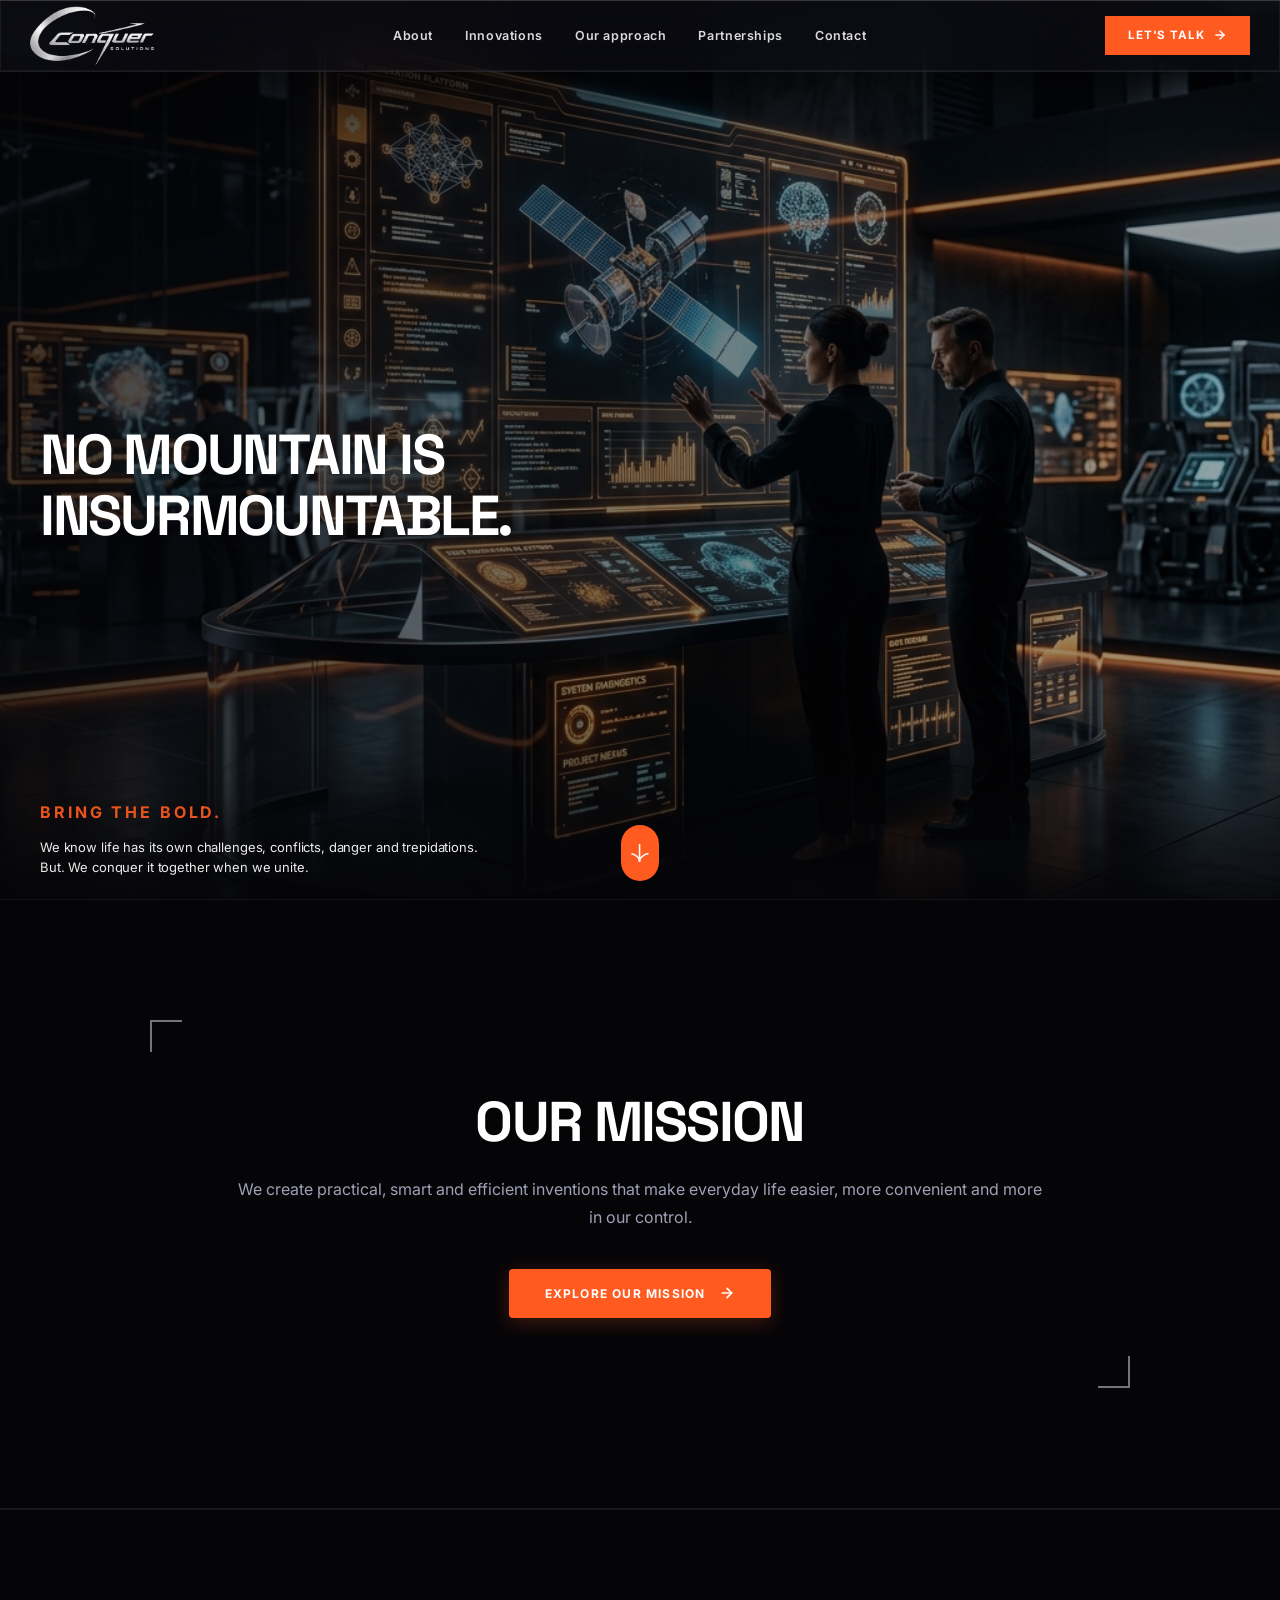
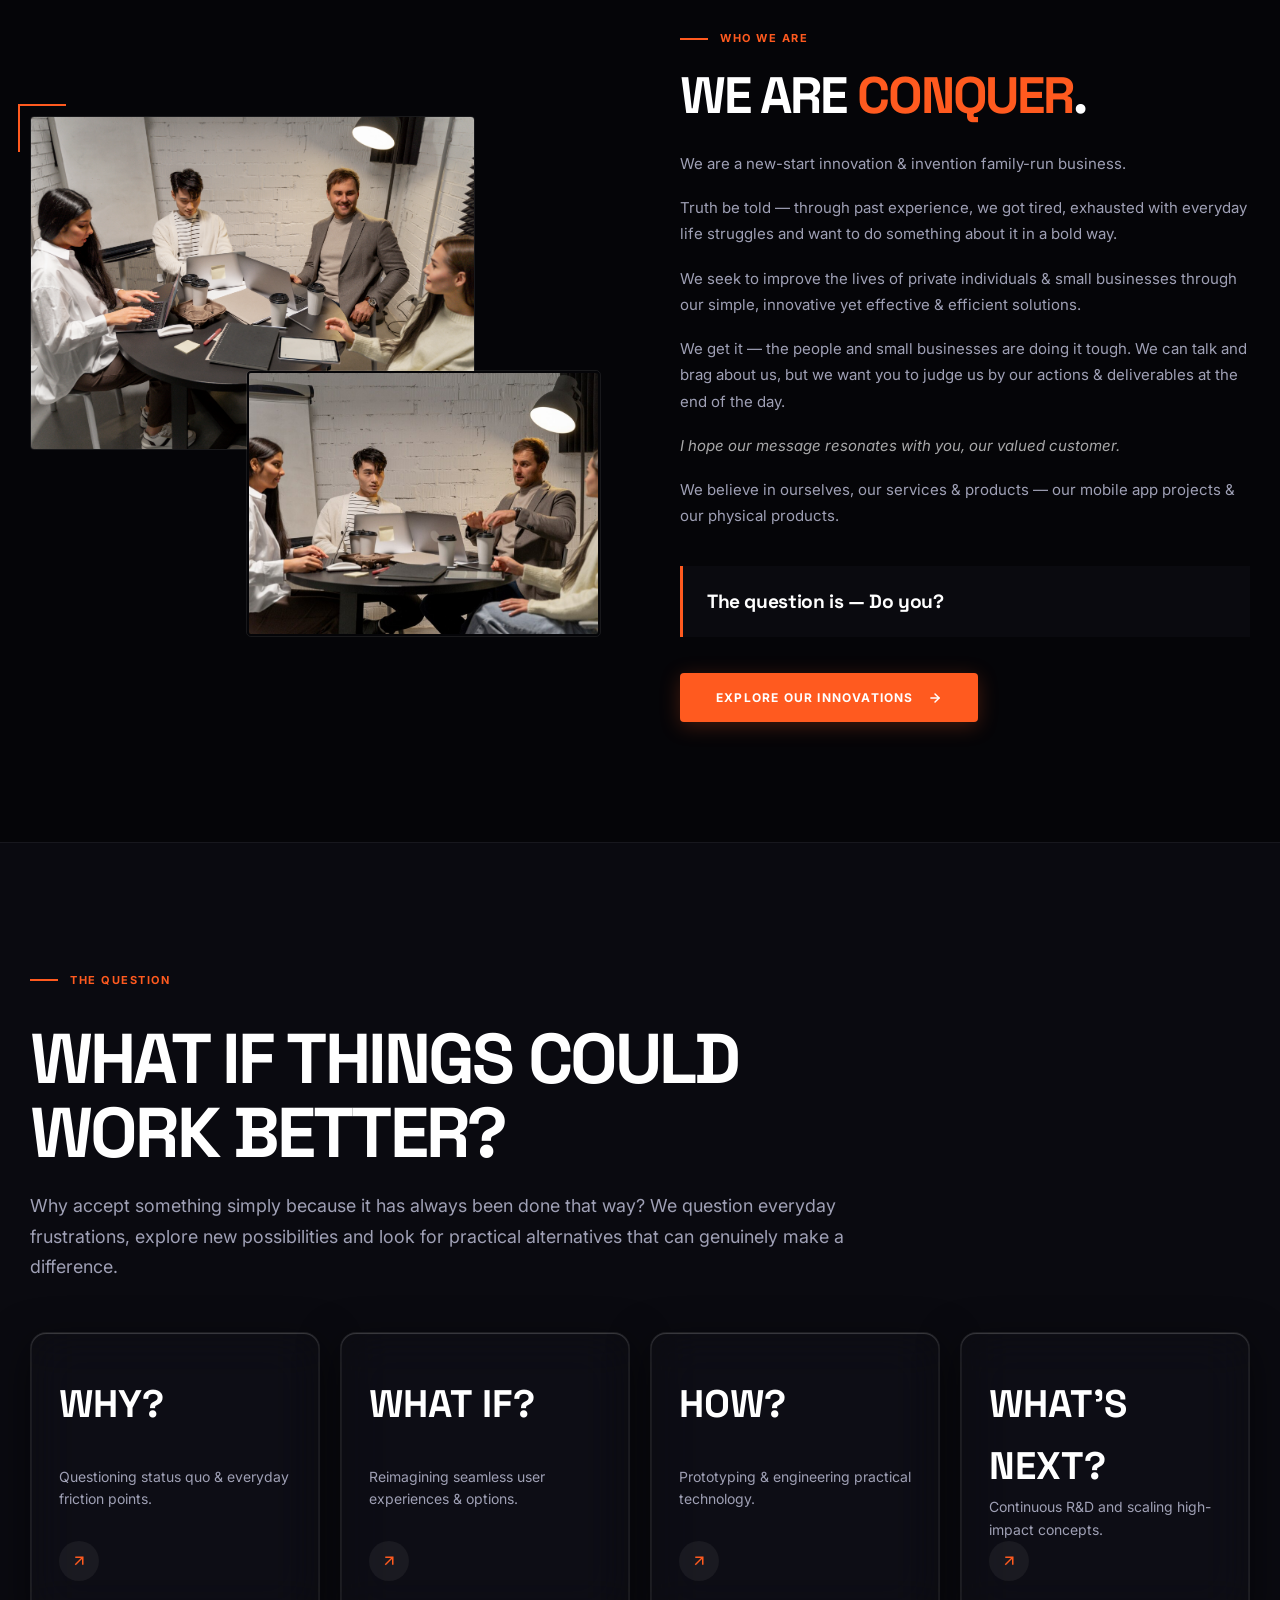
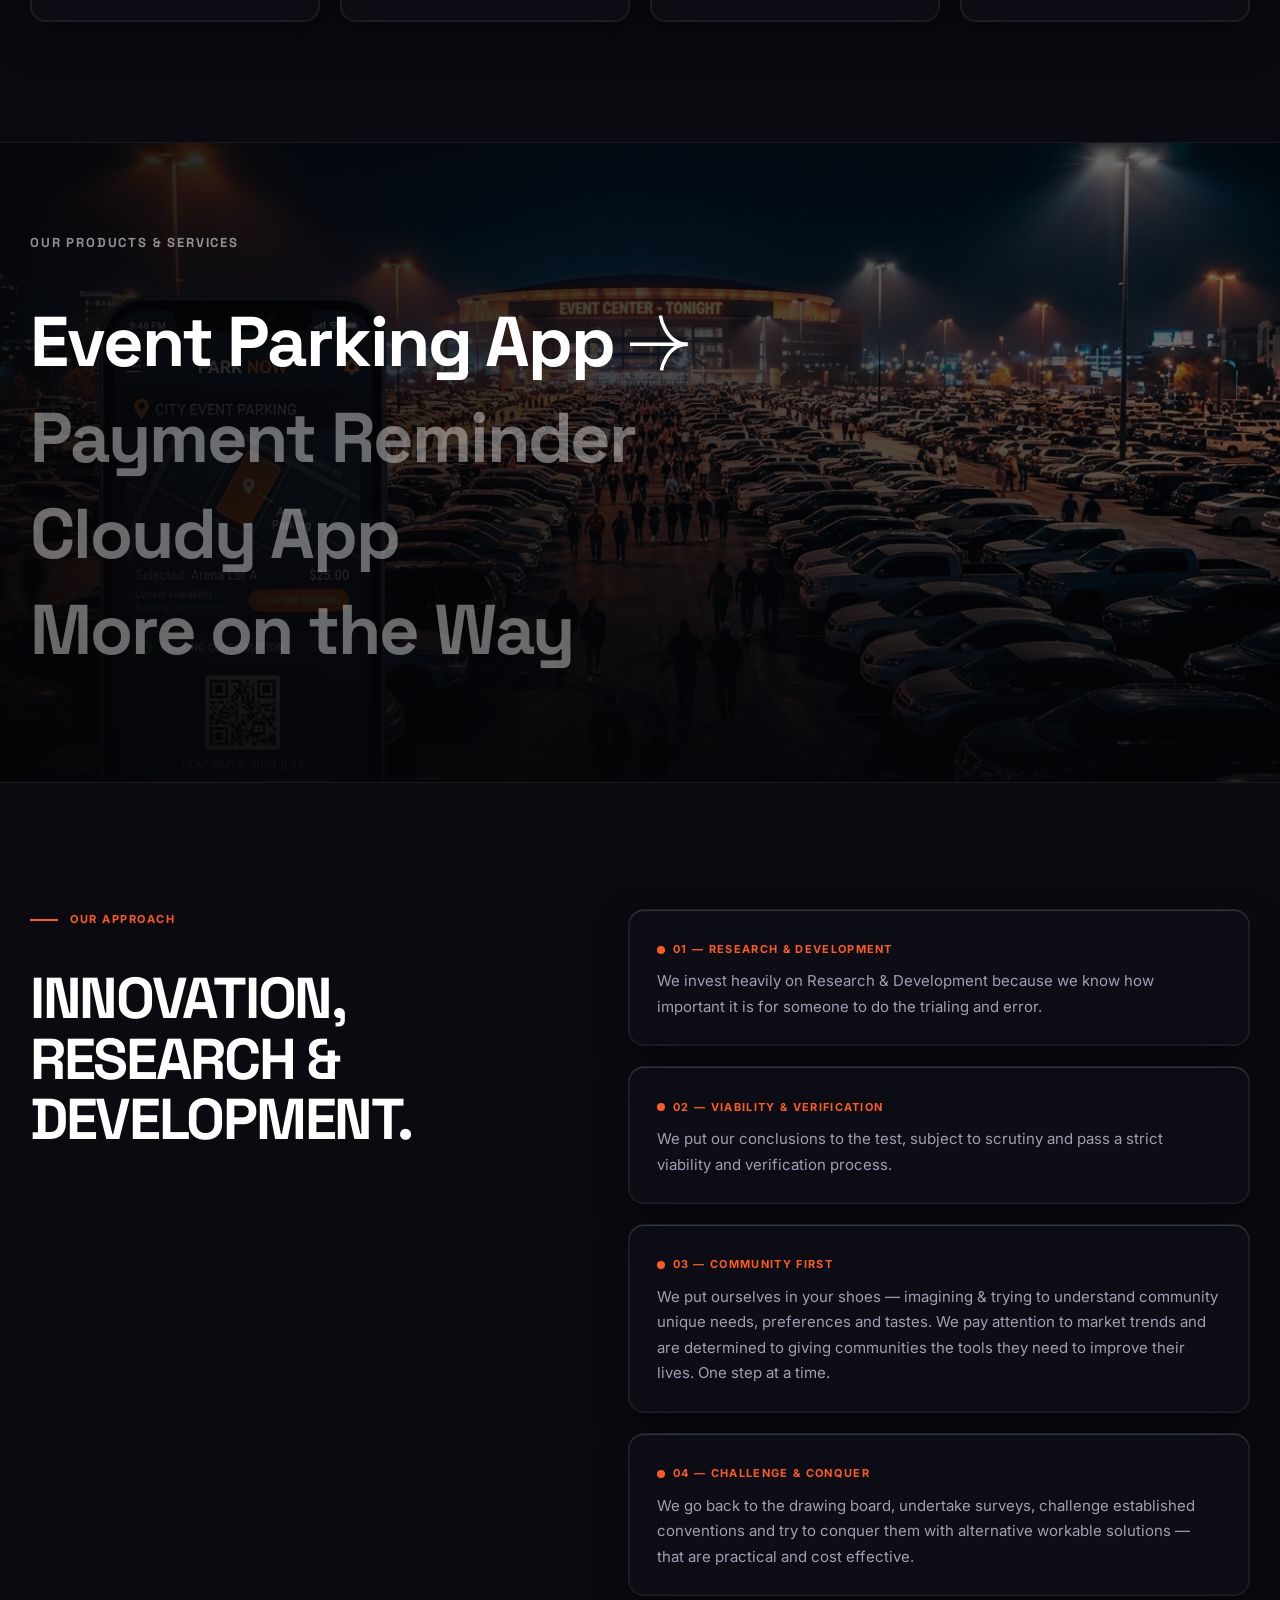
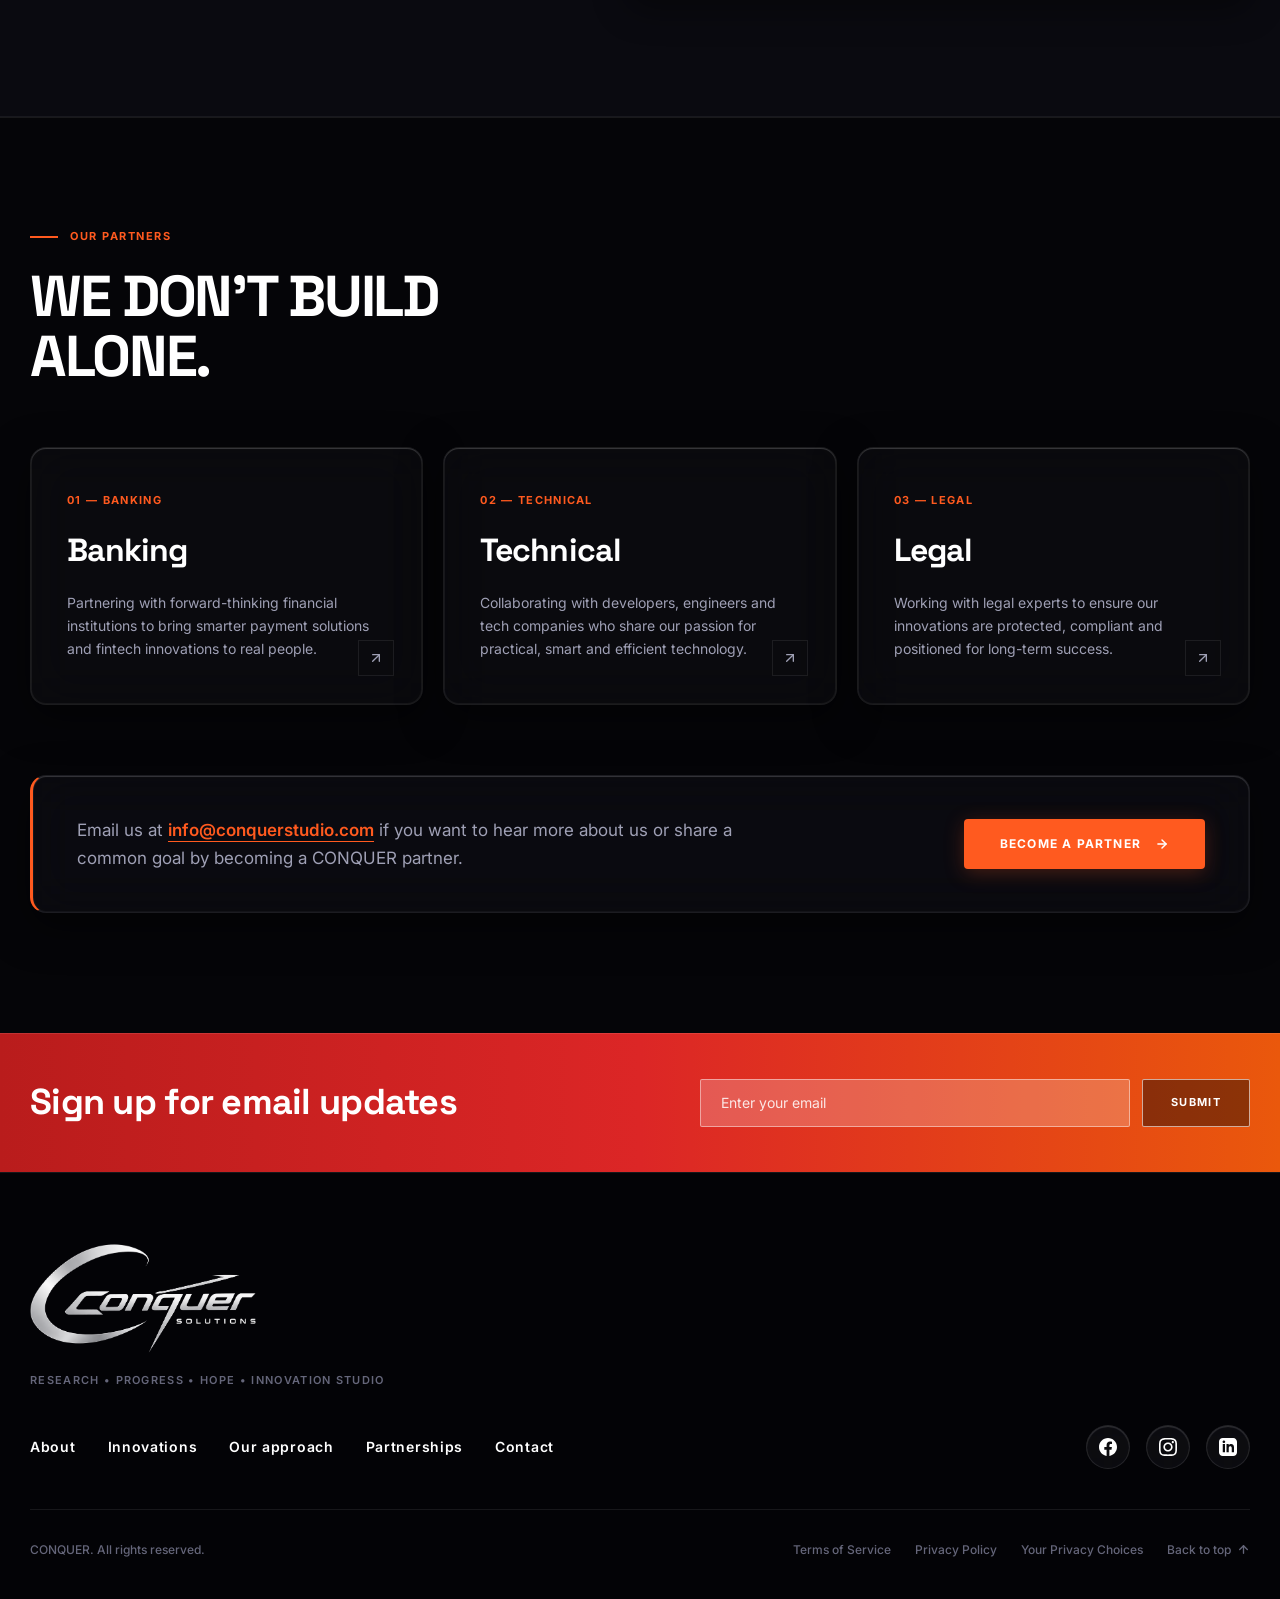
==== index.html @ 24127b09 "feat: complete website redesign with dark luxury glassmorphism, responsive layout, SEO, and smooth s" ====
<!DOCTYPE html>
<html lang="en">

<head>
  <meta charset="UTF-8">
  <meta name="viewport" content="width=device-width, initial-scale=1.0">
  <meta http-equiv="X-UA-Compatible" content="IE=edge">

  <!-- Primary Meta Tags -->
  <title>CONQUER | Bring The Bold — Innovation, Research & Product Studio</title>
  <meta name="title" content="CONQUER | Bring The Bold — Innovation, Research & Product Studio">
  <meta name="description"
    content="CONQUER is a premier family-run innovation and invention studio creating practical, high-impact solutions for everyday problems. Mobile apps, fintech reminders, and physical products.">
  <meta name="keywords"
    content="CONQUER, Innovation Studio, Research and Development, Smart Parking App, Payment Reminders, Cloudy App, Inventions, Tech Studio, Bring The Bold">
  <meta name="author" content="CONQUER Studio">
  <meta name="robots" content="index, follow">
  <meta name="theme-color" content="#ff5a1f">
  <link rel="canonical" href="./">

  <!-- Favicon -->
  <link rel="icon" type="image/png" href="images/logo.png">
  <link rel="apple-touch-icon" href="images/logo.png">

  <!-- Open Graph / Facebook Meta Tags -->
  <meta property="og:type" content="website">
  <meta property="og:url" content="./">
  <meta property="og:title" content="CONQUER | Bring The Bold — Innovation, Research & Product Studio">
  <meta property="og:description"
    content="We create practical, smart and efficient inventions that make everyday life easier, more convenient and more in our control.">
  <meta property="og:image" content="images/OG Image.webp">
  <meta property="og:image:type" content="image/webp">
  <meta property="og:image:width" content="1200">
  <meta property="og:image:height" content="630">
  <meta property="og:site_name" content="CONQUER Studio">

  <!-- Twitter / X Meta Tags -->
  <meta name="twitter:card" content="summary_large_image">
  <meta name="twitter:url" content="./">
  <meta name="twitter:title" content="CONQUER | Bring The Bold — Innovation, Research & Product Studio">
  <meta name="twitter:description"
    content="We create practical, smart and efficient inventions that make everyday life easier, more convenient and more in our control.">
  <meta name="twitter:image" content="images/OG Image.webp">

  <!-- Google Fonts -->
  <link rel="preconnect" href="https://fonts.googleapis.com">
  <link rel="preconnect" href="https://fonts.gstatic.com" crossorigin>
  <link
    href="https://fonts.googleapis.com/css2?family=Inter:wght@300;400;500;600;700;800&family=Space+Grotesk:wght@400;500;600;700;800&display=swap"
    rel="stylesheet">

  <!-- External Production Stylesheet -->
  <link rel="stylesheet" href="css/style.css">
</head>

<body>
  <header class="header-area" id="header">
    <div class="header-area-inner">

      <div class="brand-area-wrap">
        <a href="#top" style="display: inline-flex; align-items: center; text-decoration: none;">
          <img src="images/logo.png" alt="Conquer Solutions" style="height: 60px; width: auto; display: block;">
        </a>
      </div>

      <nav class="nav-area">
        <a href="#about">About</a>
        <a href="#innovations">Innovations</a>
        <a href="#approach">Our approach</a>
        <a href="#partnerships">Partnerships</a>
        <a href="#contact">Contact</a>
      </nav>

      <div class="header-area-actions">
        <!-- Orange Solid LET'S TALK Pill Button (No Shadow) -->
        <a href="#contact" class="btn-area-orange">
          <span>Let's talk</span>
          <svg width="14" height="14" viewBox="0 0 24 24" fill="none" stroke="currentColor" stroke-width="2.5"
            stroke-linecap="round" stroke-linejoin="round">
            <line x1="5" y1="12" x2="19" y2="12"></line>
            <polyline points="12 5 19 12 12 19"></polyline>
          </svg>
        </a>

        <!-- Mobile Menu Pill Button -->
        <button class="btn-area-menu" id="mobile-toggle-btn" aria-label="Toggle menu">
          <span>Menu</span>
        </button>
      </div>

    </div>

    <!-- Mobile Drawer -->
    <div class="mobile-menu-drawer" id="mobile-menu">
      <a href="#about" class="mobile-nav-link">About</a>
      <a href="#innovations" class="mobile-nav-link">Innovations</a>
      <a href="#approach" class="mobile-nav-link">Our approach</a>
      <a href="#partnerships" class="mobile-nav-link">Partnerships</a>
      <a href="#contact" class="mobile-nav-link">Contact</a>
      <div style="margin-top: 10px; display: flex; flex-direction: column; gap: 10px;">
        <a href="#contact" class="btn-area-orange" style="justify-content: center;">
          <span>Let's talk</span>
        </a>
      </div>
    </div>
  </header>


  <main id="top">

    <!-- =========================================================
         02. HERO EXACT MATCH (100VH FULL HEIGHT + CLEAN SCREENSHOT MATCH)
    ========================================================= -->
    <section class="hero-area-section">

      <!-- Video Background (Local Video from User) -->
      <video class="hero-area-video" autoplay loop muted playsinline poster="images/hero.jpg">
        <source src="images/hero-video.mp4" type="video/mp4">
      </video>

      <!-- Exact gradients from top and bottom -->
      <div class="hero-gradient-top"></div>
      <div class="hero-gradient-bottom"></div>
      <div class="hero-area-overlay"></div>

      <!-- Main Title (Vertically Centered - Extra Buttons Removed) -->
      <div class="hero-title-wrapper">
        <div class="hero-title-inner">
          <h1>
            NO MOUNTAIN IS<br>
            <span>INSURMOUNTABLE.</span>
          </h1>
        </div>
      </div>

      <!-- Bottom Bar with Description Paragraph (Left) -->
      <div class="hero-bottom-wrapper">
        <div class="hero-bottom-inner">
          <div class="hero-bottom-left-desc">
            <p
              style="font-family: var(--font-secondary); font-size: 16px; font-weight: 700; letter-spacing: 0.18em; color: var(--orange-brand); text-transform: uppercase; margin-bottom: 14px;">
              BRING THE BOLD.</p>
            <p>
              We know life has its own challenges, conflicts, danger and trepidations. But.
              We conquer it together when we unite.
            </p>
          </div>
        </div>
      </div>

      <!-- Center Elongated Pill Scroll Indicator - ORANGE -->
      <div class="hero-scroll-container">
        <a href="#mission" class="hero-scroll-pill" aria-label="Scroll down to Our Mission section">
          <div class="scroll-arrow-anim">
            <svg viewBox="0 0 41 41" fill="none" xmlns="http://www.w3.org/2000/svg" class="scroll-arrow-svg">
              <path d="M21.6191 1C21.6191 1 24.8801 21.5 41 21.5L0 21.5" stroke="#ffffff" stroke-width="3.5"
                stroke-miterlimit="10"></path>
              <path d="M22.3628 40.1366C22.3628 40.1366 25.4997 21.5002 40.9992 21.5002" stroke="#ffffff"
                stroke-width="3.5" stroke-miterlimit="10"></path>
            </svg>
          </div>
        </a>
      </div>

    </section>


    <!-- =========================================================
         03. OUR MISSION SECTION (FRAMED WITH CORNER BRACKETS)
    ========================================================= -->
    <section class="module module-flexible-content enable-box-animation single-column animated" id="mission"
      data-background="color-white">
      <div class="module-body">
        <div class="container top" style="max-width: 1060px;">
          <div class="report-box-frame">

            <div class="component-single component-text">
              <h2 class="report-headline">Our Mission</h2>
              <p class="report-desc">
                <span style="font-weight: 400;">We create practical, smart and efficient inventions that make everyday
                  life easier, more convenient and more in our control.</span>
              </p>
            </div>

            <div class="component-single component-link align-center">
              <a href="#about" class="btn-global-primary">
                <span class="btn-text">Explore our mission</span>
                <span class="btn-arrow">
                  <svg width="16" height="16" viewBox="0 0 24 24" fill="none" stroke="currentColor" stroke-width="2.5"
                    stroke-linecap="round" stroke-linejoin="round">
                    <line x1="5" y1="12" x2="19" y2="12" />
                    <polyline points="12 5 19 12 12 19" />
                  </svg>
                </span>
              </a>
            </div>

          </div>
        </div>
      </div>
    </section>


    <!-- =========================================================
         04. WHO WE ARE — SPLIT IMAGE + TEXT (REFERENCE MATCH)
    ========================================================= -->
    <section class="about-split-section" id="about">
      <div class="about-split-inner">

        <!-- LEFT: Stacked overlapping images -->
        <div class="about-image-block">
          <img src="images/Aboutus-01.jpg" alt="CONQUER team at work" class="about-img-main">
          <img src="images/Aboutus-02.jpg" alt="CONQUER innovation" class="about-img-secondary">
        </div>

        <!-- RIGHT: Content -->
        <div class="about-content-block">
          <span class="about-eyebrow">WHO WE ARE</span>

          <h2 class="about-headline">We Are <span>CONQUER</span>.</h2>

          <p class="about-para">
            We are a new-start innovation &amp; invention family-run business.
          </p>

          <p class="about-para">
            Truth be told — through past experience, we got tired, exhausted with everyday life struggles and want to do
            something about it in a bold way.
          </p>

          <p class="about-para">
            We seek to improve the lives of private individuals &amp; small businesses through our simple, innovative
            yet effective &amp; efficient solutions.
          </p>

          <p class="about-para">
            We get it — the people and small businesses are doing it tough. We can talk and brag about us, but we want
            you to judge us by our actions &amp; deliverables at the end of the day.
          </p>

          <p class="about-para" style="font-style: italic; color: rgba(255,255,255,0.65);">
            I hope our message resonates with you, our valued customer.
          </p>

          <p class="about-para">
            We believe in ourselves, our services &amp; products — our mobile app projects &amp; our physical products.
          </p>

          <div class="about-highlight-bar">
            <p
              style="font-family: var(--font-display); font-size: clamp(16px, 1.5vw, 20px); font-weight: 700; color: #ffffff; font-style: normal; letter-spacing: -0.02em;">
              The question is &mdash; Do you?
            </p>
          </div>

          <a href="#innovations" class="btn-abb-primary" style="align-self: flex-start;">
            <span>EXPLORE OUR INNOVATIONS</span>
            <svg width="14" height="14" viewBox="0 0 24 24" fill="none" stroke="currentColor" stroke-width="2.5"
              stroke-linecap="round" stroke-linejoin="round">
              <line x1="5" y1="12" x2="19" y2="12"></line>
              <polyline points="12 5 19 12 12 19"></polyline>
            </svg>
          </a>
        </div>

      </div>
    </section>


    <!-- =========================================================
         05. THE BIG QUESTION SECTION (LIGHT BLACK + IOS GLASS CARDS)
    ========================================================= -->
    <section class="section questions-section">
      <div class="container">

        <div style="max-width: 900px;">
          <span class="eyebrow-line">THE QUESTION</span>
          <h2 style="font-size: clamp(40px, 5.5vw, 80px); margin-top: 10px; margin-bottom: 20px;">
            WHAT IF THINGS COULD WORK BETTER?
          </h2>
          <p class="body-large">
            Why accept something simply because it has always been done that way? We question everyday frustrations,
            explore new possibilities and look for practical alternatives that can genuinely make a difference.
          </p>
        </div>

        <div class="questions-grid">
          <div class="question-card">
            <div class="question-card-title">WHY?</div>
            <div style="font-size: 14px; color: var(--text-muted);">Questioning status quo & everyday friction points.
            </div>
            <div class="question-card-icon">
              <svg width="18" height="18" viewBox="0 0 24 24" fill="none" stroke="currentColor" stroke-width="2">
                <line x1="7" y1="17" x2="17" y2="7"></line>
                <polyline points="7 7 17 7 17 17"></polyline>
              </svg>
            </div>
          </div>

          <div class="question-card">
            <div class="question-card-title">WHAT IF?</div>
            <div style="font-size: 14px; color: var(--text-muted);">Reimagining seamless user experiences & options.
            </div>
            <div class="question-card-icon">
              <svg width="18" height="18" viewBox="0 0 24 24" fill="none" stroke="currentColor" stroke-width="2">
                <line x1="7" y1="17" x2="17" y2="7"></line>
                <polyline points="7 7 17 7 17 17"></polyline>
              </svg>
            </div>
          </div>

          <div class="question-card">
            <div class="question-card-title">HOW?</div>
            <div style="font-size: 14px; color: var(--text-muted);">Prototyping & engineering practical technology.
            </div>
            <div class="question-card-icon">
              <svg width="18" height="18" viewBox="0 0 24 24" fill="none" stroke="currentColor" stroke-width="2">
                <line x1="7" y1="17" x2="17" y2="7"></line>
                <polyline points="7 7 17 7 17 17"></polyline>
              </svg>
            </div>
          </div>

          <div class="question-card">
            <div class="question-card-title">WHAT'S NEXT?</div>
            <div style="font-size: 14px; color: var(--text-muted);">Continuous R&D and scaling high-impact concepts.
            </div>
            <div class="question-card-icon">
              <svg width="18" height="18" viewBox="0 0 24 24" fill="none" stroke="currentColor" stroke-width="2">
                <line x1="7" y1="17" x2="17" y2="7"></line>
                <polyline points="7 7 17 7 17 17"></polyline>
              </svg>
            </div>
          </div>
        </div>

      </div>
    </section>


    <!-- =========================================================
         06. OUR INNOVATIONS / PRODUCTS & SERVICES — HOVER IMAGE SLIDESHOW
    ========================================================= -->
    <section class="innov-slideshow" id="innovations">

      <!-- Background image layers (one per item) -->
      <div class="innov-bg-layer active" id="innov-bg-1">
        <img src="images/innov-parking.jpg" alt="Event Parking Innovation">
      </div>
      <div class="innov-bg-layer" id="innov-bg-2">
        <img src="images/innov-payment.jpg" alt="Payment Reminder Innovation">
      </div>
      <div class="innov-bg-layer" id="innov-bg-3">
        <img src="images/innov-cloudy.jpg" alt="Cloudy R&D Innovation">
      </div>
      <div class="innov-bg-layer" id="innov-bg-4">
        <img src="images/innov-all.jpg" alt="All Innovations">
      </div>

      <!-- Foreground content -->
      <div class="innov-content">
        <div class="container">

          <div class="innov-label"
            style="font-family: var(--font-display); font-size: 13px; font-weight: 700; letter-spacing: 0.14em; color: rgba(255,255,255,0.55); text-transform: uppercase; margin-bottom: 44px;">
            Our Products &amp; Services</div>

          <!-- Item 1: Event Parking App -->
          <a href="#contact" class="innov-item active" onmouseenter="switchInnovBg(1, this)"
            onmouseleave="resetInnovBg()">
            <div class="innov-item-title">Event Parking App</div>
            <div class="innov-arrow">
              <svg viewBox="0 0 41 41" fill="none" xmlns="http://www.w3.org/2000/svg">
                <path d="M21.6191 1C21.6191 1 24.8801 21.5 41 21.5L0 21.5" stroke="#ffffff" stroke-width="2.5"
                  stroke-miterlimit="10" />
                <path d="M22.3628 40.1366C22.3628 40.1366 25.4997 21.5002 40.9992 21.5002" stroke="#ffffff"
                  stroke-width="2.5" stroke-miterlimit="10" />
              </svg>
            </div>
          </a>

          <!-- Item 2: Payment Reminder -->
          <a href="#contact" class="innov-item" onmouseenter="switchInnovBg(2, this)" onmouseleave="resetInnovBg()">
            <div class="innov-item-title">Payment Reminder</div>
            <div class="innov-arrow">
              <svg viewBox="0 0 41 41" fill="none" xmlns="http://www.w3.org/2000/svg">
                <path d="M21.6191 1C21.6191 1 24.8801 21.5 41 21.5L0 21.5" stroke="#ffffff" stroke-width="2.5"
                  stroke-miterlimit="10" />
                <path d="M22.3628 40.1366C22.3628 40.1366 25.4997 21.5002 40.9992 21.5002" stroke="#ffffff"
                  stroke-width="2.5" stroke-miterlimit="10" />
              </svg>
            </div>
          </a>

          <!-- Item 3: Cloudy App -->
          <a href="#contact" class="innov-item" onmouseenter="switchInnovBg(3, this)" onmouseleave="resetInnovBg()">
            <div class="innov-item-title">Cloudy App</div>
            <div class="innov-arrow">
              <svg viewBox="0 0 41 41" fill="none" xmlns="http://www.w3.org/2000/svg">
                <path d="M21.6191 1C21.6191 1 24.8801 21.5 41 21.5L0 21.5" stroke="#ffffff" stroke-width="2.5"
                  stroke-miterlimit="10" />
                <path d="M22.3628 40.1366C22.3628 40.1366 25.4997 21.5002 40.9992 21.5002" stroke="#ffffff"
                  stroke-width="2.5" stroke-miterlimit="10" />
              </svg>
            </div>
          </a>

          <!-- Item 4: More on the Way -->
          <a href="#contact" class="innov-item" onmouseenter="switchInnovBg(4, this)" onmouseleave="resetInnovBg()">
            <div class="innov-item-title">More on the Way</div>
            <div class="innov-arrow">
              <svg viewBox="0 0 41 41" fill="none" xmlns="http://www.w3.org/2000/svg">
                <path d="M21.6191 1C21.6191 1 24.8801 21.5 41 21.5L0 21.5" stroke="#ffffff" stroke-width="2.5"
                  stroke-miterlimit="10" />
                <path d="M22.3628 40.1366C22.3628 40.1366 25.4997 21.5002 40.9992 21.5002" stroke="#ffffff"
                  stroke-width="2.5" stroke-miterlimit="10" />
              </svg>
            </div>
          </a>

        </div>
      </div>

    </section>


    <!-- =========================================================
         07. OUR APPROACH — R&D SECTION (LIGHT BLACK + IOS FROSTED CARDS)
    ========================================================= -->
    <section class="section" id="approach"
      style="background: var(--bg-light-black); border-top: 1px solid rgba(255, 255, 255, 0.06); border-bottom: 1px solid rgba(255, 255, 255, 0.06);">
      <div class="container">

        <div style="display: grid; grid-template-columns: 1fr 1.2fr; gap: 80px; align-items: start;"
          class="approach-grid">

          <!-- Left: headline -->
          <div>
            <span class="eyebrow-line">OUR APPROACH</span>
            <h2 style="font-size: clamp(38px, 4.5vw, 68px); margin-top: 16px; line-height: 1.05;">
              Innovation,<br>Research &amp;<br>Development.</h2>
          </div>

          <!-- Right: steps in frosted glass cards -->
          <div style="display: flex; flex-direction: column; gap: 20px; padding-top: 6px;">

            <div class="approach-step-card">
              <div style="display: inline-flex; align-items: center; gap: 8px; margin-bottom: 10px;">
                <div style="width: 8px; height: 8px; background: var(--orange-brand); border-radius: 50%;"></div>
                <p
                  style="font-family: var(--font-secondary); font-size: 11px; font-weight: 700; color: var(--orange-brand); letter-spacing: 0.12em; margin-bottom: 0;">
                  01 — RESEARCH &amp; DEVELOPMENT</p>
              </div>
              <p style="font-size: 15px; line-height: 1.7; color: var(--text-muted); margin-bottom: 0;">We invest heavily on Research
                &amp; Development because we know how important it is for someone to do the trialing and error.</p>
            </div>

            <div class="approach-step-card">
              <div style="display: inline-flex; align-items: center; gap: 8px; margin-bottom: 10px;">
                <div style="width: 8px; height: 8px; background: var(--orange-brand); border-radius: 50%;"></div>
                <p
                  style="font-family: var(--font-secondary); font-size: 11px; font-weight: 700; color: var(--orange-brand); letter-spacing: 0.12em; margin-bottom: 0;">
                  02 — VIABILITY &amp; VERIFICATION</p>
              </div>
              <p style="font-size: 15px; line-height: 1.7; color: var(--text-muted); margin-bottom: 0;">We put our conclusions to the
                test, subject to scrutiny and pass a strict viability and verification process.</p>
            </div>

            <div class="approach-step-card">
              <div style="display: inline-flex; align-items: center; gap: 8px; margin-bottom: 10px;">
                <div style="width: 8px; height: 8px; background: var(--orange-brand); border-radius: 50%;"></div>
                <p
                  style="font-family: var(--font-secondary); font-size: 11px; font-weight: 700; color: var(--orange-brand); letter-spacing: 0.12em; margin-bottom: 0;">
                  03 — COMMUNITY FIRST</p>
              </div>
              <p style="font-size: 15px; line-height: 1.7; color: var(--text-muted); margin-bottom: 0;">We put ourselves in your shoes —
                imagining &amp; trying to understand community unique needs, preferences and tastes. We pay attention to
                market trends and are determined to giving communities the tools they need to improve their lives. One
                step at a time.</p>
            </div>

            <div class="approach-step-card">
              <div style="display: inline-flex; align-items: center; gap: 8px; margin-bottom: 10px;">
                <div style="width: 8px; height: 8px; background: var(--orange-brand); border-radius: 50%;"></div>
                <p
                  style="font-family: var(--font-secondary); font-size: 11px; font-weight: 700; color: var(--orange-brand); letter-spacing: 0.12em; margin-bottom: 0;">
                  04 — CHALLENGE &amp; CONQUER</p>
              </div>
              <p style="font-size: 15px; line-height: 1.7; color: var(--text-muted); margin-bottom: 0;">We go back to the drawing board,
                undertake surveys, challenge established conventions and try to conquer them with alternative workable
                solutions — that are practical and cost effective.</p>
            </div>

          </div>
        </div>

      </div>
    </section>



    <!-- =========================================================
         07. OUR PARTNERS
    ========================================================= -->
    <section class="partners-section" id="partnerships">
      <div class="container">

        <span class="partners-eyebrow">OUR PARTNERS</span>
        <h2 class="partners-headline">We Don't Build<br>Alone.</h2>

        <!-- 3 category cards -->
        <div class="partners-categories">

          <!-- Banking -->
          <div class="partner-cat">
            <span class="partner-cat-num">01 — BANKING</span>
            <div class="partner-cat-title">Banking</div>
            <p class="partner-cat-desc">
              Partnering with forward-thinking financial institutions to bring smarter payment solutions and fintech
              innovations to real people.
            </p>
            <div class="partner-cat-arrow">
              <svg width="16" height="16" viewBox="0 0 24 24" fill="none" stroke="currentColor" stroke-width="2"
                stroke-linecap="round" stroke-linejoin="round">
                <line x1="7" y1="17" x2="17" y2="7" />
                <polyline points="7 7 17 7 17 17" />
              </svg>
            </div>
          </div>

          <!-- Technical -->
          <div class="partner-cat">
            <span class="partner-cat-num">02 — TECHNICAL</span>
            <div class="partner-cat-title">Technical</div>
            <p class="partner-cat-desc">
              Collaborating with developers, engineers and tech companies who share our passion for practical, smart and
              efficient technology.
            </p>
            <div class="partner-cat-arrow">
              <svg width="16" height="16" viewBox="0 0 24 24" fill="none" stroke="currentColor" stroke-width="2"
                stroke-linecap="round" stroke-linejoin="round">
                <line x1="7" y1="17" x2="17" y2="7" />
                <polyline points="7 7 17 7 17 17" />
              </svg>
            </div>
          </div>

          <!-- Legal -->
          <div class="partner-cat">
            <span class="partner-cat-num">03 — LEGAL</span>
            <div class="partner-cat-title">Legal</div>
            <p class="partner-cat-desc">
              Working with legal experts to ensure our innovations are protected, compliant and positioned for long-term
              success.
            </p>
            <div class="partner-cat-arrow">
              <svg width="16" height="16" viewBox="0 0 24 24" fill="none" stroke="currentColor" stroke-width="2"
                stroke-linecap="round" stroke-linejoin="round">
                <line x1="7" y1="17" x2="17" y2="7" />
                <polyline points="7 7 17 7 17 17" />
              </svg>
            </div>
          </div>

        </div>

        <!-- Partner CTA strip -->
        <div class="partners-cta-strip">
          <p class="partners-cta-text">
            Email us at <a href="mailto:info@conquerstudio.com">info@conquerstudio.com</a> if you want to hear more
            about us or share a common goal by becoming a CONQUER partner.
          </p>
          <a href="mailto:info@conquerstudio.com" class="btn-abb-primary">
            <span>BECOME A PARTNER</span>
            <svg width="14" height="14" viewBox="0 0 24 24" fill="none" stroke="currentColor" stroke-width="2.5"
              stroke-linecap="round" stroke-linejoin="round">
              <line x1="5" y1="12" x2="19" y2="12" />
              <polyline points="12 5 19 12 12 19" />
            </svg>
          </a>
        </div>

      </div>
    </section>


  </main>




  <!-- =========================================================
       11. SIGNATURE RED GRADIENT NEWSLETTER STRIP (IMAGE 1 EXACT MATCH)
  ========================================================= -->
  <section class="red-newsletter-strip" id="contact">
    <div class="container red-newsletter-inner">
      <div class="red-newsletter-title">
        Sign up for email updates
      </div>
      <form class="red-newsletter-form"
        onsubmit="event.preventDefault(); alert('Thank you for subscribing to CONQUER email updates!');">
        <input type="email" class="red-newsletter-input" placeholder="Enter your email" required>
        <button type="submit" class="red-newsletter-btn">SUBMIT</button>
      </form>
    </div>
  </section>


  <!-- =========================================================
       12. ENTERPRISE FOOTER (REAL OFFICIAL SVG SOCIAL MEDIA ICONS)
  ========================================================= -->
  <footer>
    <div class="container">

      <div class="footer-logo-wrap">
        <a href="#top" style="display: inline-flex; align-items: center; text-decoration: none;">
          <img src="images/logo.png" alt="Conquer Solutions" class="footer-logo-img" style="width: auto; display: block;">
        </a>
        <div class="footer-logo-sub" style="margin-top: 12px;">
          RESEARCH • PROGRESS • HOPE • INNOVATION STUDIO
        </div>
      </div>

      <!-- Horizontal Menu Links & Real SVG Social Icons Row -->
      <div class="footer-middle-row">

        <div class="footer-nav-links">
          <a href="#about">About</a>
          <a href="#innovations">Innovations</a>
          <a href="#approach">Our approach</a>
          <a href="#partnerships">Partnerships</a>
          <a href="#contact">Contact</a>
        </div>

        <!-- REAL HIGH-RESOLUTION SVG SOCIAL MEDIA ICONS -->
        <div class="footer-social-icons">

          <!-- Facebook SVG -->
          <a href="https://facebook.com" target="_blank" rel="noopener" class="social-link-icon" title="Facebook"
            aria-label="Facebook">
            <svg width="18" height="18" viewBox="0 0 24 24">
              <path
                d="M24 12.073c0-6.627-5.373-12-12-12s-12 5.373-12 12c0 5.99 4.388 10.954 10.125 11.854v-8.385H7.078v-3.47h3.047V9.43c0-3.007 1.792-4.669 4.533-4.669 1.312 0 2.686.235 2.686.235v2.953H15.83c-1.491 0-1.956.925-1.956 1.874v2.25h3.328l-.532 3.47h-2.796v8.385C19.612 23.027 24 18.062 24 12.073z" />
            </svg>
          </a>

          <!-- Instagram SVG -->
          <a href="https://instagram.com" target="_blank" rel="noopener" class="social-link-icon" title="Instagram"
            aria-label="Instagram">
            <svg width="18" height="18" viewBox="0 0 24 24">
              <path
                d="M12 2.163c3.204 0 3.584.012 4.85.07 3.252.148 4.771 1.691 4.919 4.919.058 1.265.069 1.645.069 4.849 0 3.205-.012 3.584-.069 4.849-.149 3.225-1.664 4.771-4.919 4.919-1.266.058-1.644.07-4.85.07-3.204 0-3.584-.012-4.849-.07-3.26-.149-4.771-1.699-4.919-4.92-.058-1.265-.07-1.644-.07-4.849 0-3.204.013-3.583.07-4.849.149-3.227 1.664-4.771 4.919-4.919 1.266-.057 1.645-.069 4.849-.069zm0-2.163c-3.259 0-3.667.014-4.947.072-4.358.2-6.78 2.618-6.98 6.98-.059 1.281-.073 1.689-.073 4.948 0 3.259.014 3.668.072 4.948.2 4.358 2.618 6.78 6.98 6.98 1.281.058 1.689.072 4.948.072 3.259 0 3.668-.014 4.948-.072 4.354-.2 6.782-2.618 6.979-6.98.059-1.28.073-1.689.073-4.948 0-3.259-.014-3.667-.072-4.947-.196-4.354-2.617-6.78-6.979-6.98-1.281-.059-1.69-.073-4.949-.073zm0 5.838c-3.403 0-6.162 2.759-6.162 6.162s2.759 6.163 6.162 6.163 6.162-2.759 6.162-6.163c0-3.403-2.759-6.162-6.162-6.162zm0 10.162c-2.209 0-4-1.79-4-4 0-2.209 1.791-4 4-4s4 1.791 4 4c0 2.21-1.791 4-4 4zm6.406-11.845c-.796 0-1.441.645-1.441 1.44s.645 1.44 1.441 1.44c.795 0 1.439-.645 1.439-1.44s-.644-1.44-1.439-1.44z" />
            </svg>
          </a>

          <!-- LinkedIn SVG -->
          <a href="https://linkedin.com" target="_blank" rel="noopener" class="social-link-icon" title="LinkedIn"
            aria-label="LinkedIn">
            <svg width="18" height="18" viewBox="0 0 24 24">
              <path
                d="M19 0h-14c-2.761 0-5 2.239-5 5v14c0 2.761 2.239 5 5 5h14c2.762 0 5-2.239 5-5v-14c0-2.239-2.238-5-5-5zm-11 19h-3v-11h3v11zm-1.5-12.268c-.966 0-1.75-.79-1.75-1.764s.784-1.764 1.75-1.764 1.75.79 1.75 1.764-.783 1.764-1.75 1.764zm13.5 12.268h-3v-5.604c0-3.368-4-3.113-4 0v5.604h-3v-11h3v1.765c1.396-2.586 7-2.777 7 2.476v6.759z" />
            </svg>
          </a>

        </div>

      </div>

      <!-- Copyright & Legal Links -->
      <div class="footer-bottom-row">
        <div>CONQUER. All rights reserved.</div>

        <div class="footer-legal-links">
          <a href="#">Terms of Service</a>
          <a href="#">Privacy Policy</a>
          <a href="#">Your Privacy Choices</a>
          <a href="#top" class="footer-back-to-top-link"
            onclick="window.scrollTo({top:0,behavior:'smooth'}); return false;">
            <span>Back to top</span>
            <svg width="13" height="13" viewBox="0 0 24 24" fill="none" stroke="currentColor" stroke-width="2.5"
              stroke-linecap="round" stroke-linejoin="round">
              <line x1="12" y1="19" x2="12" y2="5"></line>
              <polyline points="5 12 12 5 19 12"></polyline>
            </svg>
          </a>
        </div>
      </div>

    </div>
  </footer>


  <!-- =========================================================
       JAVASCRIPT CONTROLLERS
  ========================================================= -->

  <!-- Floating Back to Top Button -->
  <button id="back-to-top" class="back-to-top-btn" aria-label="Back to top" title="Back to top">
    <svg width="20" height="20" viewBox="0 0 24 24" fill="none" stroke="currentColor" stroke-width="2.5"
      stroke-linecap="round" stroke-linejoin="round">
      <line x1="12" y1="19" x2="12" y2="5"></line>
      <polyline points="5 12 12 5 19 12"></polyline>
    </svg>
  </button>


  <!-- External Production JavaScript -->
  <script src="js/main.js" defer></script>
</body>

</html>
---- css/style.css ----
/* =========================================================
       01. DESIGN TOKENS & SYSTEM VARIABLES (BLACK THEME + INTER)
    ========================================================= */
    :root {
      /* Obsidian Dark Black & Light Black Theme Palette */
      --bg-dark-black: #050508;       /* Deep Obsidian Pure Dark Black */
      --bg-light-black: #0a0a10;      /* Dark Graphite Light Black */
      --bg-dark: var(--bg-dark-black);
      --bg-card: rgba(20, 20, 28, 0.38); /* iOS Frosted Glass Translucent */
      --bg-card-hover: rgba(255, 255, 255, 0.05);
      --bg-poly: #0e0e16;

      /* Text Colors */
      --text-main: #ffffff;
      --text-muted: #9fa0b5;
      --text-subtle: #65667a;

      /* Red/Orange Brand Colors */
      --orange-brand: #ff5a1f;
      --orange-bright: #ff6b35;
      --red-accent: #d9381e;
      --red-gradient-start: #b91c1c;
      --red-gradient-end: #ea580c;

      --orange-glow: rgba(255, 90, 31, 0.35);
      --orange-subtle: rgba(255, 90, 31, 0.08);

      /* Border Tokens */
      --border-dark: rgba(255, 255, 255, 0.08);
      --border-light: rgba(255, 255, 255, 0.16);
      --border-orange: rgba(255, 90, 31, 0.4);

      /* Layout Specs */
      --max-width: 1400px;

      /* Typography Stacks: Primary Space Grotesk, Secondary Inter */
      --font-display: "Space Grotesk", -apple-system, BlinkMacSystemFont, sans-serif;
      --font-body: "Inter", -apple-system, BlinkMacSystemFont, sans-serif;
      --font-secondary: "Inter", -apple-system, BlinkMacSystemFont, sans-serif;

      /* Transitions */
      --transition-popular: 0.35s cubic-bezier(0.16, 1, 0.3, 1);
      --transition-fast: 0.2s cubic-bezier(0.16, 1, 0.3, 1);
      --transition-smooth: 0.4s cubic-bezier(0.16, 1, 0.3, 1);
    }

    /* Reset & Base */
    *,
    *::before,
    *::after {
      margin: 0;
      padding: 0;
      box-sizing: border-box;
    }

    html {
      scroll-behavior: smooth;
      scroll-padding-top: 80px;
      background: var(--bg-dark);
      color-scheme: dark;
    }

    body {
      background-color: var(--bg-dark);
      color: var(--text-main);
      font-family: var(--font-body);
      line-height: 1.6;
      overflow-x: hidden;
      -webkit-font-smoothing: antialiased;
    }

    /* Architectural Grid Overlay */
    body::before {
      content: "";
      position: fixed;
      inset: 0;
      background-image:
        linear-gradient(to right, rgba(255, 255, 255, 0.018) 1px, transparent 1px),
        linear-gradient(to bottom, rgba(255, 255, 255, 0.018) 1px, transparent 1px);
      background-size: 80px 80px;
      pointer-events: none;
      z-index: -1;
    }

    img,
    video {
      display: block;
      max-width: 100%;
      height: auto;
    }

    a {
      color: inherit;
      text-decoration: none;
      transition: color var(--transition-popular), transform var(--transition-popular);
    }

    button {
      font: inherit;
      cursor: pointer;
      border: none;
      background: none;
      transition: all var(--transition-popular);
    }

    /* Custom Scrollbar */
    ::-webkit-scrollbar {
      width: 8px;
    }

    ::-webkit-scrollbar-track {
      background: var(--bg-dark);
    }

    ::-webkit-scrollbar-thumb {
      background: #252533;
      border-radius: 4px;
    }

    ::-webkit-scrollbar-thumb:hover {
      background: var(--orange-brand);
    }

    .container {
      width: min(var(--max-width), calc(100% - 60px));
      margin-inline: auto;
    }

    .section {
      padding: 120px 0;
      border-top: 1px solid var(--border-dark);
      position: relative;
    }

    h1,
    h2,
    h3,
    h4 {
      font-family: var(--font-display);
      font-weight: 700;
      letter-spacing: -0.04em;
      line-height: 1.05;
      color: var(--text-main);
    }

    /* =========================================================
       GLOBAL TYPOGRAPHY — Uppercase headings, sentence case everywhere else
    ========================================================= */
    h1,
    h2 {
      text-transform: uppercase;
    }

    h3,
    h4,
    h5,
    h6 {
      text-transform: none;
    }

    p,
    li {
      text-transform: none;
    }

    .eyebrow-line {
      display: inline-flex;
      align-items: center;
      gap: 12px;
      color: var(--orange-brand);
      font-family: var(--font-secondary);
      font-size: 11px;
      font-weight: 700;
      letter-spacing: 0.14em;
      text-transform: uppercase;
      margin-bottom: 24px;
    }

    .eyebrow-line::before {
      content: "";
      width: 28px;
      height: 2px;
      background: var(--orange-brand);
    }

    .body-large {
      color: var(--text-muted);
      font-size: clamp(17px, 1.4vw, 20px);
      line-height: 1.7;
      font-family: var(--font-body);
    }

    .body {
      color: var(--text-muted);
      font-size: 15px;
      line-height: 1.65;
      font-family: var(--font-body);
    }


    /* =========================================================
       02. STICKY BLACK HEADER (ORANGE ACCENTS & PROFESSIONAL PILLS)
    ========================================================= */
    :root {
      --header-bg: #050508;
      --area-lime: #d6fd52;
      --area-border: rgba(255, 255, 255, 0.22);
    }

    /* =========================================================
       IPHONE 17 PRO FROSTED GLASS — .header-area
    ========================================================= */
    .header-area {
      position: fixed;
      top: 0;
      left: 0;
      width: 100%;
      height: 72px;
      z-index: 1000;
      background: rgba(15, 15, 20, 0.55);
      backdrop-filter: blur(24px) saturate(180%);
      -webkit-backdrop-filter: blur(24px) saturate(180%);
      border-bottom: 1px solid rgba(255, 255, 255, 0.08);
      box-shadow: 0 12px 40px rgba(0, 0, 0, 0.5),
                  inset 0 1px 1px rgba(255, 255, 255, 0.15),
                  inset 0 0 0 1px rgba(255, 255, 255, 0.05);
      transition: all 0.4s cubic-bezier(0.16, 1, 0.3, 1);
    }

    .header-area:hover {
      background: rgba(20, 20, 28, 0.70);
      box-shadow: 0 16px 45px rgba(0, 0, 0, 0.6),
                  inset 0 1px 1px rgba(255, 255, 255, 0.22),
                  inset 0 0 0 1px rgba(255, 255, 255, 0.07);
    }

    .header-area-inner {
      height: 100%;
      display: flex;
      align-items: center;
      justify-content: space-between;
      width: min(var(--max-width), calc(100% - 60px));
      margin-inline: auto;
      gap: 20px;
    }

    .brand-area-wrap {
      display: flex;
      align-items: center;
      gap: 12px;
      text-decoration: none;
    }

    .brand-area-logo {
      font-family: var(--font-display);
      font-size: 26px;
      font-weight: 800;
      letter-spacing: -0.04em;
      color: #ffffff;
      display: flex;
      align-items: center;
      text-decoration: none;
    }

    .brand-area-logo span {
      color: var(--orange-brand);
    }

    .brand-area-badge {
      display: inline-flex;
      align-items: center;
      padding: 3px 12px;
      background: #ffffff;
      color: #050508;
      font-family: var(--font-secondary);
      font-size: 11px;
      font-weight: 700;
      letter-spacing: 0.04em;
      border-radius: 9999px;
      line-height: 1.3;
    }

    .nav-area {
      display: flex;
      align-items: center;
      gap: 32px;
    }

    .nav-area a {
      color: rgba(255, 255, 255, 0.85);
      font-family: var(--font-secondary);
      font-size: 12.5px;
      font-weight: 600;
      letter-spacing: 0.05em;
      position: relative;
      padding: 6px 0;
      transition: color var(--transition-fast);
      text-decoration: none;
    }

    .nav-area a:hover {
      color: #ffffff;
    }

    .nav-area a::after {
      content: "";
      position: absolute;
      bottom: 0;
      left: 0;
      width: 0;
      height: 2px;
      background: var(--orange-brand);
      transition: width var(--transition-fast);
    }

    .nav-area a:hover::after {
      width: 100%;
    }

    .header-area-actions {
      display: flex;
      align-items: center;
      gap: 12px;
    }

    /* Outlined Innovations Button: RECTANGULAR GEOMETRIC */
    .btn-area-outline {
      display: inline-flex;
      align-items: center;
      justify-content: center;
      gap: 8px;
      border-radius: 0px;
      padding: 9px 20px;
      background: transparent;
      border: 1.5px solid var(--area-border);
      color: #ffffff;
      font-family: var(--font-secondary);
      font-size: 11.5px;
      font-weight: 700;
      letter-spacing: 0.08em;
      text-transform: uppercase;
      text-decoration: none;
      box-shadow: none;
      transition: all var(--transition-fast);
    }

    .btn-area-outline:hover {
      background: rgba(255, 255, 255, 0.1);
      border-color: #ffffff;
      color: #ffffff;
      box-shadow: none;
    }

    .btn-area-outline svg {
      width: 14px;
      height: 14px;
      fill: currentColor;
    }

    /* Solid Orange LET'S TALK Button: RECTANGULAR GEOMETRIC */
    .btn-area-orange {
      display: inline-flex;
      align-items: center;
      justify-content: center;
      gap: 8px;
      border-radius: 0px;
      padding: 9px 22px;
      background: var(--orange-brand);
      color: #ffffff;
      border: 1.5px solid var(--orange-brand);
      font-family: var(--font-secondary);
      font-size: 11.5px;
      font-weight: 700;
      letter-spacing: 0.08em;
      text-transform: uppercase;
      text-decoration: none;
      box-shadow: none;
      transition: all var(--transition-fast);
    }

    .btn-area-orange span {
      transition: transform 0.3s ease;
      display: inline-block;
    }

    .btn-area-orange svg {
      transition: transform 0.3s ease;
      flex-shrink: 0;
    }

    .btn-area-orange:hover span {
      transform: translateX(-3px);
    }

    .btn-area-orange:hover svg {
      transform: translateX(5px);
    }

    .btn-area-orange:hover {
      background: var(--orange-bright);
      border-color: var(--orange-bright);
      color: #ffffff;
      box-shadow: none;
    }

    .btn-area-orange svg {
      width: 14px;
      height: 14px;
    }

    /* =========================================================
       GLOBAL PRIMARY BUTTON — .btn-global-primary
       Orange bg · White uppercase · 4px radius · Animated arrow
    ========================================================= */
    .btn-global-primary,
    .btn-abb-primary {
      display: inline-flex;
      align-items: center;
      justify-content: center;
      gap: 14px;
      border-radius: 4px;
      padding: 15px 36px;
      background: var(--orange-brand);
      color: #ffffff;
      border: none;
      font-family: var(--font-secondary);
      font-size: 12px;
      font-weight: 700;
      letter-spacing: 0.1em;
      text-transform: uppercase;
      text-decoration: none;
      cursor: pointer;
      position: relative;
      overflow: hidden;
      transition: background 0.35s ease, box-shadow 0.35s ease;
      box-shadow: 0 4px 20px rgba(255, 90, 31, 0.25);
    }

    /* Text span slides left on hover */
    .btn-global-primary .btn-text,
    .btn-abb-primary span {
      display: inline-block;
      transition: transform 0.35s cubic-bezier(0.25, 0.46, 0.45, 0.94);
    }

    /* Arrow SVG slides right on hover */
    .btn-global-primary .btn-arrow,
    .btn-abb-primary svg {
      display: inline-flex;
      align-items: center;
      flex-shrink: 0;
      transition: transform 0.35s cubic-bezier(0.25, 0.46, 0.45, 0.94);
    }

    .btn-global-primary:hover .btn-text,
    .btn-abb-primary:hover span {
      transform: translateX(-5px);
    }

    .btn-global-primary:hover .btn-arrow,
    .btn-abb-primary:hover svg {
      transform: translateX(7px);
    }

    .btn-global-primary:hover,
    .btn-abb-primary:hover {
      background: var(--orange-bright);
      box-shadow: 0 6px 28px rgba(255, 90, 31, 0.40);
      color: #ffffff;
    }

    .btn-global-primary:active,
    .btn-abb-primary:active {
      transform: scale(0.98);
      box-shadow: 0 2px 10px rgba(255, 90, 31, 0.20);
    }

    .btn-abb-secondary {
      display: inline-flex;
      align-items: center;
      justify-content: center;
      gap: 10px;
      border-radius: 0px;
      padding: 12px 26px;
      background: transparent;
      color: #ffffff;
      border: 1.5px solid rgba(255, 255, 255, 0.35);
      font-family: var(--font-secondary);
      font-size: 11.5px;
      font-weight: 700;
      letter-spacing: 0.06em;
      text-transform: none;
      text-decoration: none;
      box-shadow: none;
      transition: all var(--transition-fast);
    }

    .btn-abb-secondary span {
      transition: transform 0.3s ease;
      display: inline-block;
    }

    .btn-abb-secondary svg {
      transition: transform 0.3s ease;
      flex-shrink: 0;
    }

    .btn-abb-secondary:hover span {
      transform: translateX(-3px);
    }

    .btn-abb-secondary:hover svg {
      transform: translateX(5px);
    }

    .btn-abb-secondary:hover {
      border-color: var(--orange-brand);
      color: var(--orange-brand);
      box-shadow: none;
    }

    /* Mobile Menu Button: Yellow Background + Rounded Corners */
    .btn-area-menu {
      display: none;
      border-radius: 6px;
      padding: 9px 20px;
      background: #ffd000;
      color: #050508;
      font-family: var(--font-secondary);
      font-size: 12px;
      font-weight: 800;
      letter-spacing: 0.08em;
      text-transform: uppercase;
      border: none;
      box-shadow: 0 4px 14px rgba(255, 208, 0, 0.35);
      cursor: pointer;
      transition: all var(--transition-popular);
    }

    .btn-area-menu:hover {
      background: #ffe033;
      transform: scale(1.05);
      box-shadow: 0 6px 20px rgba(255, 208, 0, 0.5);
    }

    .btn-area-menu:active {
      transform: scale(0.96);
    }

    /* Mobile Menu Drawer: Silky Smooth Open/Close Animation */
    .mobile-menu-drawer {
      position: fixed;
      top: 72px;
      left: 0;
      width: 100%;
      background: rgba(10, 10, 15, 0.96);
      backdrop-filter: blur(24px) saturate(180%);
      -webkit-backdrop-filter: blur(24px) saturate(180%);
      border-bottom: 1px solid rgba(255, 255, 255, 0.12);
      padding: 24px 24px 30px;
      z-index: 999;
      display: flex;
      flex-direction: column;
      gap: 12px;
      opacity: 0;
      visibility: hidden;
      transform: translateY(-16px);
      pointer-events: none;
      transition: opacity var(--transition-popular),
                  transform var(--transition-popular),
                  visibility var(--transition-popular);
      box-shadow: 0 24px 60px rgba(0, 0, 0, 0.85);
    }

    .mobile-menu-drawer.open {
      opacity: 1;
      visibility: visible;
      transform: translateY(0);
      pointer-events: auto;
    }

    .mobile-menu-drawer a {
      color: #ffffff;
      font-family: var(--font-secondary);
      font-size: 15px;
      font-weight: 600;
      padding: 10px 0;
      border-bottom: 1px solid rgba(255, 255, 255, 0.06);
      text-decoration: none;
      transition: color 0.25s ease, transform 0.25s ease, padding 0.25s ease;
    }

    .mobile-menu-drawer a:hover {
      color: var(--orange-brand);
      padding-left: 6px;
    }

    /* =========================================================
       03. HERO SECTION (1 SCREEN VIEW FULL HEIGHT - BALANCED)
    ========================================================= */
    .hero-area-section {
      position: relative;
      height: 100vh;
      height: 100svh;
      height: 100dvh;
      max-height: 100vh;
      width: 100%;
      background: #000000;
      overflow: hidden;
      display: flex;
      flex-direction: column;
      justify-content: space-between;
      border-bottom: 1px solid var(--border-dark);
      padding-top: 72px;
      box-sizing: border-box;
    }

    .hero-area-video {
      position: absolute;
      top: 0;
      left: 0;
      width: 100%;
      height: 100%;
      object-fit: cover;
      object-position: center;
      opacity: 0.82;
      z-index: 0;
    }

    /* Gradients from top and bottom */
    .hero-gradient-top {
      position: absolute;
      top: 0;
      left: 0;
      width: 100%;
      height: 160px;
      background: linear-gradient(to bottom, rgba(5, 5, 8, 0.85) 0%, transparent 100%);
      z-index: 10;
      pointer-events: none;
    }

    .hero-gradient-bottom {
      position: absolute;
      bottom: 0;
      left: 0;
      width: 100%;
      height: 180px;
      background: linear-gradient(to top, rgba(5, 5, 8, 0.92) 0%, transparent 100%);
      z-index: 10;
      pointer-events: none;
    }

    .hero-area-overlay {
      position: absolute;
      inset: 0;
      background: linear-gradient(90deg, rgba(5, 5, 8, 0.72) 0%, rgba(5, 5, 8, 0.38) 50%, rgba(5, 5, 8, 0.2) 100%);
      z-index: 5;
      pointer-events: none;
    }

    /* Vertically Centered Main Title */
    .hero-title-wrapper {
      position: absolute;
      top: 72px;
      left: 0;
      width: 100%;
      height: calc(100% - 72px);
      display: flex;
      align-items: center;
      z-index: 20;
    }

    .hero-title-inner {
      width: min(var(--max-width), calc(100% - 60px));
      margin-inline: auto;
      padding: 0 10px;
    }

    .hero-title-inner h1 {
      color: #ffffff;
      font-family: var(--font-display);
      font-weight: 700;
      font-size: clamp(34px, 4.4vw, 66px);
      line-height: 1.08;
      letter-spacing: -0.04em;
      max-width: 820px;
      margin: 0;
    }

    .hero-title-inner h1 span {
      color: #ffffff;
    }

    /* Supporting text at bottom left */
    .hero-bottom-wrapper {
      position: absolute;
      bottom: 0;
      left: 0;
      width: 100%;
      z-index: 30;
      padding-bottom: 22px;
    }

    .hero-bottom-inner {
      width: min(var(--max-width), calc(100% - 60px));
      margin-inline: auto;
      display: flex;
      align-items: flex-end;
      justify-content: space-between;
      padding: 0 10px;
    }

    .hero-bottom-left-desc {
      max-width: 440px;
    }

    .hero-bottom-left-desc p {
      color: #ffffff;
      font-size: clamp(13px, 0.95vw, 14.5px);
      line-height: 1.5;
      letter-spacing: -0.01em;
      opacity: 0.92;
      margin: 0;
      font-family: var(--font-body);
    }

    /* Center Elongated Pill Scroll Indicator - ORANGE COLOR */
    .hero-scroll-container {
      position: absolute;
      bottom: 18px;
      left: 50%;
      transform: translateX(-50%);
      z-index: 40;
    }

    .hero-scroll-pill {
      width: 38px;
      height: 56px;
      border-radius: 9999px;
      background: var(--orange-brand);
      display: inline-flex;
      align-items: center;
      justify-content: center;
      box-shadow: none;
      border: none;
      cursor: pointer;
      text-decoration: none;
      transition: transform 0.2s ease, background 0.2s ease;
    }

    .hero-scroll-pill:hover {
      background: var(--orange-bright);
      transform: scale(1.05);
      box-shadow: none;
    }

    .scroll-arrow-anim {
      display: inline-flex;
      animation: bounceArrow 2s infinite ease-in-out;
      transform: rotate(90deg);
    }

    .scroll-arrow-svg {
      width: 18px;
      height: 18px;
    }

    @keyframes bounceArrow {

      0%,
      100% {
        transform: rotate(90deg) translateX(0);
      }

      50% {
        transform: rotate(90deg) translateX(4px);
      }
    }


    /* =========================================================
       04. INNOVATION REPORT (CORNER BRACKETS + CLEAN FRAME)
    ========================================================= */
    .module-flexible-content {
      padding: 120px 0;
      background: var(--bg-dark);
      border-bottom: 1px solid var(--border-dark);
      position: relative;
    }

    .report-box-frame {
      position: relative;
      max-width: 980px;
      margin-inline: auto;
      padding: 70px 50px;
      display: flex;
      flex-direction: column;
      align-items: center;
      text-align: center;
    }

    /* Top Left Corner Bracket: ┌ */
    .report-box-frame::before {
      content: "";
      position: absolute;
      top: 0;
      left: 0;
      width: 32px;
      height: 32px;
      border-top: 2px solid rgba(255, 255, 255, 0.45);
      border-left: 2px solid rgba(255, 255, 255, 0.45);
      pointer-events: none;
    }

    /* Bottom Right Corner Bracket: ┘ */
    .report-box-frame::after {
      content: "";
      position: absolute;
      bottom: 0;
      right: 0;
      width: 32px;
      height: 32px;
      border-bottom: 2px solid rgba(255, 255, 255, 0.45);
      border-right: 2px solid rgba(255, 255, 255, 0.45);
      pointer-events: none;
    }

    .report-headline {
      font-family: var(--font-display);
      font-size: clamp(34px, 4.4vw, 56px);
      font-weight: 700;
      letter-spacing: -0.03em;
      line-height: 1.15;
      color: #ffffff;
      margin-bottom: 22px;
      text-align: center;
    }

    .report-desc {
      font-family: var(--font-body);
      font-size: clamp(16px, 1.25vw, 19px);
      line-height: 1.7;
      color: var(--text-muted);
      max-width: 820px;
      margin-inline: auto;
      margin-bottom: 38px;
      text-align: center;
    }

    /* Exact Rectangular Box Button from Screenshot */
    .btn-report-download {
      display: inline-flex;
      align-items: center;
      justify-content: center;
      border-radius: 0px;
      padding: 15px 38px;
      background: transparent;
      color: #ffffff;
      border: 1.5px solid var(--orange-brand);
      font-family: var(--font-secondary);
      font-size: 12.5px;
      font-weight: 700;
      letter-spacing: 0.1em;
      text-transform: uppercase;
      text-decoration: none;
      box-shadow: none;
      transition: all var(--transition-fast);
      cursor: pointer;
    }

    .btn-report-download:hover {
      background: var(--orange-brand);
      color: #ffffff;
      box-shadow: none;
    }

    @media (max-width: 768px) {
      .module-flexible-content {
        padding: 70px 0;
      }

      .report-box-frame {
        padding: 45px 20px;
      }

      .btn-report-download {
        width: 100%;
        padding: 14px 20px;
      }
    }


    /* =========================================================
       05. SECTION 01 / WHO WE ARE
    ========================================================= */
    .intro-grid {
      display: grid;
      grid-template-columns: 1fr 1.3fr;
      gap: 80px;
      align-items: start;
    }

    .intro-title {
      font-size: clamp(38px, 4.5vw, 68px);
      line-height: 1.02;
    }

    .statement-quote {
      margin-top: 35px;
      padding: 22px 25px;
      background: var(--bg-card);
      border-left: 4px solid var(--orange-brand);
      border-radius: 0 8px 8px 0;
      font-family: var(--font-secondary);
      font-size: 12px;
      color: var(--orange-brand);
      font-weight: 700;
      letter-spacing: 0.08em;
    }


    /* =========================================================
       05b. WHO WE ARE — SPLIT IMAGE + TEXT SECTION
    ========================================================= */
    .about-split-section {
      padding: 120px 0;
      background: var(--bg-dark);
      border-top: 1px solid var(--border-dark);
      position: relative;
    }

    .about-split-inner {
      display: grid;
      grid-template-columns: 1fr 1fr;
      gap: 80px;
      align-items: center;
      width: min(var(--max-width), calc(100% - 60px));
      margin-inline: auto;
    }

    /* Stacked / Overlapping dual image block */
    .about-image-block {
      position: relative;
      min-height: 520px;
    }

    .about-img-main {
      position: absolute;
      top: 0;
      left: 0;
      width: 78%;
      aspect-ratio: 4/3;
      object-fit: cover;
      border-radius: 4px;
      border: 1px solid var(--border-dark);
      z-index: 1;
      display: block;
    }

    .about-img-secondary {
      position: absolute;
      bottom: 0;
      right: 0;
      width: 62%;
      aspect-ratio: 4/3;
      object-fit: cover;
      border-radius: 4px;
      border: 2px solid var(--bg-dark);
      z-index: 2;
      display: block;
      outline: 1px solid var(--border-dark);
    }

    /* Accent corner decoration */
    .about-image-block::before {
      content: "";
      position: absolute;
      top: -12px;
      left: -12px;
      width: 48px;
      height: 48px;
      border-top: 2px solid var(--orange-brand);
      border-left: 2px solid var(--orange-brand);
      z-index: 0;
      pointer-events: none;
    }

    .about-content-block {
      display: flex;
      flex-direction: column;
      gap: 0;
    }

    .about-eyebrow {
      display: inline-flex;
      align-items: center;
      gap: 12px;
      color: var(--orange-brand);
      font-family: var(--font-secondary);
      font-size: 11px;
      font-weight: 700;
      letter-spacing: 0.14em;
      text-transform: uppercase;
      margin-bottom: 20px;
    }

    .about-eyebrow::before {
      content: "";
      width: 28px;
      height: 2px;
      background: var(--orange-brand);
    }

    .about-headline {
      font-family: var(--font-display);
      font-size: clamp(36px, 4vw, 58px);
      font-weight: 700;
      letter-spacing: -0.04em;
      line-height: 1.08;
      color: #ffffff;
      margin-bottom: 28px;
    }

    .about-headline span {
      color: var(--orange-brand);
    }

    .about-para {
      font-family: var(--font-body);
      font-size: clamp(15px, 1.1vw, 17px);
      line-height: 1.75;
      color: var(--text-muted);
      margin-bottom: 18px;
    }

    .about-para:last-of-type {
      margin-bottom: 36px;
    }

    .about-highlight-bar {
      display: flex;
      align-items: flex-start;
      gap: 16px;
      padding: 20px 24px;
      background: var(--bg-card);
      border-left: 3px solid var(--orange-brand);
      margin-bottom: 36px;
    }

    .about-highlight-bar p {
      font-family: var(--font-body);
      font-size: 14px;
      line-height: 1.65;
      color: var(--text-muted);
      margin: 0;
      font-style: italic;
    }

    @media (max-width: 1024px) {
      .about-split-inner {
        grid-template-columns: 1fr;
        gap: 50px;
      }

      .about-image-block {
        min-height: 380px;
      }
    }

    @media (max-width: 640px) {
      .about-split-section {
        padding: 70px 0;
      }

      .about-image-block {
        min-height: 280px;
      }

      .about-img-main {
        width: 82%;
      }

      .about-img-secondary {
        width: 58%;
      }
    }


    /* =========================================================
       06. THE BIG QUESTION — LIGHT BLACK SECTION + IOS GLASS CARDS
    ========================================================= */
    .questions-section {
      background: var(--bg-light-black);
      padding: 120px 0;
      border-top: 1px solid rgba(255, 255, 255, 0.06);
      border-bottom: 1px solid rgba(255, 255, 255, 0.06);
      position: relative;
    }

    .questions-grid {
      display: grid;
      grid-template-columns: repeat(4, 1fr);
      gap: 20px;
      margin-top: 50px;
    }

    /* =========================================================
       IPHONE 17 PRO FROSTED GLASS — .question-card
    ========================================================= */
    .question-card {
      background: rgba(20, 20, 25, 0.35);
      backdrop-filter: blur(24px) saturate(180%);
      -webkit-backdrop-filter: blur(24px) saturate(180%);
      border: 1px solid rgba(255, 255, 255, 0.07);
      border-radius: 16px;
      padding: 40px 28px;
      min-height: 270px;
      display: flex;
      flex-direction: column;
      justify-content: space-between;
      box-shadow: 0 12px 40px rgba(0, 0, 0, 0.5),
                  inset 0 1px 1px rgba(255, 255, 255, 0.15),
                  inset 0 0 0 1px rgba(255, 255, 255, 0.05);
      transition: all 0.4s cubic-bezier(0.16, 1, 0.3, 1);
      position: relative;
    }

    .question-card:hover {
      background: rgba(255, 255, 255, 0.05);
      border-color: rgba(255, 90, 31, 0.4);
      transform: translateY(-4px);
      box-shadow: 0 20px 50px rgba(0, 0, 0, 0.65),
                  0 0 30px rgba(255, 90, 31, 0.15),
                  inset 0 1px 1px rgba(255, 255, 255, 0.25),
                  inset 0 0 0 1px rgba(255, 255, 255, 0.08);
    }

    .question-card-title {
      font-family: var(--font-display);
      font-size: clamp(32px, 3vw, 52px);
      font-weight: 800;
    }

    .question-card-icon {
      width: 40px;
      height: 40px;
      border-radius: 50%;
      background: rgba(255, 255, 255, 0.05);
      display: flex;
      align-items: center;
      justify-content: center;
      color: var(--orange-brand);
    }


    /* =========================================================
       07. SECTION 02 / WHAT WE CREATE (INNOVATIONS)
    ========================================================= */
    .product-list {
      display: flex;
      flex-direction: column;
      gap: 60px;
      margin-top: 50px;
    }

    .product-card {
      background: var(--bg-card);
      border: 1px solid var(--border-dark);
      border-radius: 16px;
      overflow: hidden;
      display: grid;
      grid-template-columns: 1fr 1.1fr;
      align-items: center;
      transition: border-color var(--transition-smooth);
    }

    .product-card.reverse {
      grid-template-columns: 1.1fr 1fr;
    }

    .product-card:hover {
      border-color: var(--border-orange);
    }

    .product-info {
      padding: 60px;
    }

    .product-number {
      color: var(--orange-brand);
      font-family: var(--font-secondary);
      font-size: 11px;
      font-weight: 700;
      letter-spacing: 0.12em;
      margin-bottom: 16px;
      display: block;
    }

    .product-title {
      font-size: clamp(34px, 4vw, 56px);
      margin-bottom: 20px;
    }

    .product-visual {
      background: rgba(15, 15, 25, 0.6);
      min-height: 480px;
      display: flex;
      align-items: center;
      justify-content: center;
      padding: 40px;
      position: relative;
      border-left: 1px solid var(--border-dark);
    }

    .product-card.reverse .product-visual {
      border-left: none;
      border-right: 1px solid var(--border-dark);
    }


    /* =========================================================
       08. NEW: "INDUSTRIES WE SUPPORT" (ABB LEADING WITH TECHNOLOGY TABBED BLOCK)
    ========================================================= */
    .industries-section {
      background: #08080d;
      border-top: 1px solid var(--border-dark);
      border-bottom: 1px solid var(--border-dark);
      padding: 120px 0;
    }

    .industries-layout {
      display: grid;
      grid-template-columns: 1fr 1.6fr;
      gap: 60px;
      margin-top: 50px;
      align-items: start;
    }

    .industries-nav {
      display: flex;
      flex-direction: column;
      border-left: 2px solid var(--border-dark);
    }

    .industry-tab-btn {
      padding: 20px 25px;
      text-align: left;
      font-family: var(--font-display);
      font-size: 20px;
      font-weight: 700;
      color: var(--text-muted);
      border-left: 2px solid transparent;
      margin-left: -2px;
      transition: all var(--transition-fast);
      display: flex;
      align-items: center;
      justify-content: space-between;
    }

    .industry-tab-btn:hover,
    .industry-tab-btn.active {
      color: var(--text-main);
      border-left-color: var(--orange-brand);
      background: rgba(255, 90, 31, 0.05);
    }

    .industry-tab-btn.active::after {
      content: "→";
      color: var(--orange-brand);
      font-family: var(--font-secondary);
    }

    /* =========================================================
       IPHONE 17 PRO FROSTED GLASS — .industry-panel
    ========================================================= */
    .industry-panel {
      background: rgba(20, 20, 25, 0.35);
      backdrop-filter: blur(24px) saturate(180%);
      -webkit-backdrop-filter: blur(24px) saturate(180%);
      border: 1px solid rgba(255, 255, 255, 0.07);
      border-radius: 16px;
      padding: 50px;
      position: relative;
      overflow: hidden;
      min-height: 420px;
      display: flex;
      flex-direction: column;
      justify-content: space-between;
      box-shadow: 0 12px 40px rgba(0, 0, 0, 0.5),
                  inset 0 1px 1px rgba(255, 255, 255, 0.15),
                  inset 0 0 0 1px rgba(255, 255, 255, 0.05);
      transition: all 0.4s cubic-bezier(0.16, 1, 0.3, 1);
    }

    .industry-panel:hover {
      background: rgba(255, 255, 255, 0.05);
      border-color: rgba(255, 90, 31, 0.4);
      transform: translateY(-4px);
      box-shadow: 0 20px 50px rgba(0, 0, 0, 0.65),
                  0 0 30px rgba(255, 90, 31, 0.15),
                  inset 0 1px 1px rgba(255, 255, 255, 0.25),
                  inset 0 0 0 1px rgba(255, 255, 255, 0.08);
    }

    .industry-panel::before {
      content: "";
      position: absolute;
      top: 0;
      right: 0;
      width: 300px;
      height: 300px;
      background: radial-gradient(circle, var(--orange-glow) 0%, transparent 70%);
      pointer-events: none;
    }

    .industry-panel-tag {
      font-family: var(--font-secondary);
      font-size: 11px;
      font-weight: 700;
      color: var(--orange-brand);
      letter-spacing: 0.12em;
      margin-bottom: 15px;
      display: block;
    }

    .industry-panel-title {
      font-size: clamp(32px, 3.5vw, 48px);
      margin-bottom: 20px;
    }

    .industry-panel-desc {
      color: var(--text-muted);
      font-size: 16px;
      line-height: 1.75;
      margin-bottom: 35px;
      max-width: 650px;
    }


    /* =========================================================
       09. SECTION 03 / OUR APPROACH (TIMELINE PROCESS)
    ========================================================= */
    .timeline-steps {
      display: grid;
      grid-template-columns: repeat(6, 1fr);
      gap: 1px;
      background: var(--border-dark);
      border: 1px solid var(--border-dark);
      border-radius: 12px;
      overflow: hidden;
      margin-top: 50px;
    }

    .timeline-step {
      background: var(--bg-card);
      padding: 35px 22px;
      min-height: 280px;
      display: flex;
      flex-direction: column;
      justify-content: space-between;
      transition: background var(--transition-fast);
    }

    .timeline-step.active,
    .timeline-step:hover {
      background: var(--bg-card-hover);
    }

    .timeline-num {
      font-family: var(--font-secondary);
      font-size: 11px;
      font-weight: 700;
      color: var(--orange-brand);
    }


    /* =========================================================
       10. PARTNERSHIPS & CONQUER MINDSET
    ========================================================= */
    .partners-matrix {
      display: grid;
      grid-template-columns: repeat(5, 1fr);
      gap: 15px;
      margin: 50px 0;
    }

    /* =========================================================
       IPHONE 17 PRO FROSTED GLASS — .partner-card
    ========================================================= */
    .partner-card {
      background: rgba(20, 20, 25, 0.35);
      backdrop-filter: blur(24px) saturate(180%);
      -webkit-backdrop-filter: blur(24px) saturate(180%);
      border: 1px solid rgba(255, 255, 255, 0.07);
      border-radius: 16px;
      padding: 35px 24px;
      min-height: 190px;
      display: flex;
      flex-direction: column;
      justify-content: space-between;
      box-shadow: 0 12px 40px rgba(0, 0, 0, 0.5),
                  inset 0 1px 1px rgba(255, 255, 255, 0.15),
                  inset 0 0 0 1px rgba(255, 255, 255, 0.05);
      transition: all 0.4s cubic-bezier(0.16, 1, 0.3, 1);
    }

    .partner-card:hover {
      background: rgba(255, 255, 255, 0.05);
      border-color: rgba(255, 90, 31, 0.4);
      transform: translateY(-4px);
      box-shadow: 0 20px 50px rgba(0, 0, 0, 0.65),
                  0 0 30px rgba(255, 90, 31, 0.15),
                  inset 0 1px 1px rgba(255, 255, 255, 0.25),
                  inset 0 0 0 1px rgba(255, 255, 255, 0.08);
    }

    .statement-box {
      background: var(--bg-card);
      border: 1px solid var(--border-orange);
      border-radius: 16px;
      padding: 60px 30px;
      text-align: center;
      margin-top: 60px;
      box-shadow: none;
    }

    .statement-box h3 {
      color: var(--orange-brand);
      font-size: clamp(32px, 4.5vw, 60px);
    }


    /* =========================================================
       11. SIGNATURE RED GRADIENT NEWSLETTER STRIP (IMAGE 1 EXACT MATCH)
    ========================================================= */
    .red-newsletter-strip {
      background: linear-gradient(90deg, #b91c1c 0%, #dc2626 50%, #ea580c 100%);
      padding: 40px 0;
      color: #ffffff;
      border-top: 1px solid rgba(255, 255, 255, 0.1);
    }

    .red-newsletter-inner {
      display: flex;
      justify-content: space-between;
      align-items: center;
      gap: 30px;
      flex-wrap: wrap;
    }

    .red-newsletter-title {
      font-family: var(--font-display);
      font-size: clamp(24px, 3vw, 36px);
      font-weight: 700;
      letter-spacing: -0.02em;
    }

    .red-newsletter-form {
      display: flex;
      gap: 12px;
      width: min(550px, 100%);
    }

    .red-newsletter-input {
      flex: 1;
      height: 48px;
      background: rgba(255, 255, 255, 0.22);
      border: 1px solid rgba(255, 255, 255, 0.45);
      border-radius: 2px;
      padding: 0 20px;
      color: #ffffff;
      font-family: var(--font-body);
      font-size: 14px;
      outline: none;
    }

    .red-newsletter-input::placeholder {
      color: rgba(255, 255, 255, 0.85);
    }

    .red-newsletter-btn {
      height: 48px;
      padding: 0 28px;
      background: rgba(0, 0, 0, 0.4);
      border: 1px solid rgba(255, 255, 255, 0.6);
      color: #ffffff;
      font-family: var(--font-secondary);
      font-size: 11px;
      font-weight: 700;
      letter-spacing: 0.12em;
      border-radius: 2px;
      transition: background var(--transition-fast);
    }

    .red-newsletter-btn:hover {
      background: #000000;
    }


    /* =========================================================
       12. ENTERPRISE FOOTER (INTER FONT + REAL SVG SOCIAL ICONS)
    ========================================================= */
    footer {
      background: #030306;
      padding: 70px 0 40px;
      border-top: 1px solid var(--border-dark);
    }

    .footer-logo-wrap {
      margin-bottom: 35px;
    }

    .footer-logo-img {
      height: 110px;
      width: auto;
      display: block;
      transition: height var(--transition-popular);
    }

    .footer-logo-title {
      font-family: var(--font-display);
      font-size: 36px;
      font-weight: 800;
      letter-spacing: -0.04em;
      color: #ffffff;
    }

    .footer-logo-sub {
      font-family: var(--font-secondary);
      font-size: 11px;
      font-weight: 600;
      color: var(--text-subtle);
      letter-spacing: 0.12em;
      margin-top: 6px;
      text-transform: uppercase;
    }

    /* Horizontal Nav Links & Real SVG Social Icons Row */
    .footer-middle-row {
      display: flex;
      justify-content: space-between;
      align-items: center;
      gap: 30px;
      flex-wrap: wrap;
      padding-bottom: 40px;
      border-bottom: 1px solid var(--border-dark);
      margin-bottom: 30px;
    }

    .footer-nav-links {
      display: flex;
      flex-wrap: wrap;
      gap: 32px;
      font-family: var(--font-secondary);
      font-size: 14px;
      font-weight: 600;
      letter-spacing: 0.05em;
    }

    .footer-nav-links a {
      color: var(--text-main);
      transition: color var(--transition-fast);
    }

    .footer-nav-links a:hover {
      color: var(--orange-brand);
    }

    /* REAL HIGH-RESOLUTION SVG SOCIAL MEDIA ICONS */
    .footer-social-icons {
      display: flex;
      align-items: center;
      gap: 16px;
    }

    .social-link-icon {
      width: 44px;
      height: 44px;
      border-radius: 50%;
      background: rgba(255, 255, 255, 0.04);
      backdrop-filter: blur(16px) saturate(180%);
      -webkit-backdrop-filter: blur(16px) saturate(180%);
      border: 1px solid rgba(255, 255, 255, 0.10);
      box-shadow: inset 0 1px 1px rgba(255, 255, 255, 0.15);
      display: flex;
      align-items: center;
      justify-content: center;
      color: var(--text-main);
      transition: all 0.35s cubic-bezier(0.16, 1, 0.3, 1);
    }

    .social-link-icon svg {
      width: 18px;
      height: 18px;
      fill: currentColor;
    }

    .social-link-icon:hover {
      background: var(--orange-brand);
      border-color: var(--orange-brand);
      color: #ffffff;
      transform: translateY(-3px);
      box-shadow: 0 8px 24px rgba(255, 90, 31, 0.45);
    }

    /* Footer Copyright & Legal Links */
    .footer-bottom-row {
      display: flex;
      justify-content: space-between;
      align-items: center;
      font-family: var(--font-secondary);
      font-size: 12px;
      font-weight: 500;
      color: var(--text-subtle);
      flex-wrap: wrap;
      gap: 15px;
    }

    .footer-legal-links {
      display: flex;
      gap: 24px;
    }

    .footer-legal-links a {
      color: var(--text-subtle);
      transition: color var(--transition-fast);
    }

    .footer-legal-links a:hover {
      color: var(--orange-brand);
    }

    /* Floating Back to Top Button */
    .back-to-top-btn {
      position: fixed;
      bottom: 32px;
      right: 32px;
      width: 48px;
      height: 48px;
      border-radius: 50%;
      background: #111116;
      border: 1px solid rgba(255, 255, 255, 0.18);
      color: #ffffff;
      display: flex;
      align-items: center;
      justify-content: center;
      cursor: pointer;
      opacity: 0;
      visibility: hidden;
      transform: translateY(16px);
      transition: all 0.3s cubic-bezier(0.25, 0.46, 0.45, 0.94);
      z-index: 999;
      box-shadow: 0 8px 24px rgba(0, 0, 0, 0.6);
    }

    .back-to-top-btn.visible {
      opacity: 1;
      visibility: visible;
      transform: translateY(0);
    }

    .back-to-top-btn:hover {
      background: var(--orange-brand);
      border-color: var(--orange-brand);
      color: #ffffff;
      transform: translateY(-4px);
      box-shadow: 0 10px 30px rgba(255, 90, 31, 0.45);
    }

    .back-to-top-btn svg {
      transition: transform 0.25s ease;
    }

    .back-to-top-btn:hover svg {
      transform: translateY(-2px);
    }

    .footer-back-to-top-link {
      color: var(--text-subtle);
      text-decoration: none;
      transition: color var(--transition-fast);
      display: inline-flex;
      align-items: center;
      gap: 6px;
      cursor: pointer;
    }

    .footer-back-to-top-link:hover {
      color: var(--orange-brand) !important;
    }


    /* Responsive */
    @media (max-width: 1100px) {
      .intro-grid {
        grid-template-columns: 1fr;
      }

      .product-card,
      .product-card.reverse {
        grid-template-columns: 1fr;
      }

      .product-visual {
        border-left: none;
        border-top: 1px solid var(--border-dark);
      }

      .industries-layout {
        grid-template-columns: 1fr;
      }

      .metrics-banner {
        grid-template-columns: repeat(2, 1fr);
      }

      .timeline-steps {
        grid-template-columns: repeat(3, 1fr);
      }

      .questions-grid {
        grid-template-columns: repeat(2, 1fr);
      }

      .partners-matrix {
        grid-template-columns: repeat(3, 1fr);
      }
    }

    @media (max-width: 1024px) {
      .nav-area {
        display: none;
      }

      .header-area-actions .btn-area-outline,
      .header-area-actions .btn-area-orange {
        display: none;
      }

      .btn-area-menu {
        display: inline-block;
      }

      .hero-area-section {
        height: 100vh;
        min-height: 100vh;
        padding: 40px 0 80px;
      }

      .hero-title-wrapper {
        position: relative;
        padding-top: 40px;
        padding-bottom: 40px;
      }

      .hero-bottom-wrapper {
        position: relative;
        padding-bottom: 20px;
      }

      .hero-scroll-container {
        position: relative;
        bottom: auto;
        left: auto;
        transform: none;
        margin: 15px auto 0;
        display: flex;
        justify-content: center;
      }
    }

    @media (max-width: 768px) {
      .metrics-banner {
        grid-template-columns: 1fr;
      }

      .timeline-steps {
        grid-template-columns: 1fr;
      }

      .questions-grid {
        grid-template-columns: 1fr;
      }

      .partners-matrix {
        grid-template-columns: 1fr;
      }

      .footer-middle-row {
        flex-direction: column;
        align-items: flex-start;
        gap: 25px;
      }

      .red-newsletter-inner {
        flex-direction: column;
        align-items: stretch;
      }

      .red-newsletter-form {
        width: 100%;
      }
    }

    @media (max-width: 640px) {
      .header-area {
        height: 70px;
      }

      .mobile-menu-drawer {
        top: 70px;
      }

      .hero-title-inner h1 {
        font-size: clamp(34px, 8.5vw, 50px);
      }

      .hero-bottom-left-desc p {
        font-size: 13.5px;
      }

      /* Mobile CTA Newsletter Fix: No Overflow, Vertical Stack */
      .red-newsletter-strip {
        padding: 34px 0;
      }

      .red-newsletter-title {
        font-size: 26px;
        line-height: 1.25;
        margin-bottom: 6px;
      }

      .red-newsletter-form {
        display: flex;
        flex-direction: column;
        width: 100%;
        gap: 12px;
      }

      .red-newsletter-input {
        width: 100%;
        height: 50px;
        border-radius: 4px;
        font-size: 15px;
      }

      .red-newsletter-btn {
        width: 100%;
        height: 50px;
        border-radius: 4px;
        font-size: 12px;
        letter-spacing: 0.12em;
      }

      /* Mobile Footer Responsive Fix */
      footer {
        padding: 50px 0 35px;
      }

      .footer-logo-wrap {
        margin-bottom: 25px;
      }

      .footer-logo-wrap img,
      .footer-logo-img {
        height: 75px !important;
        width: auto !important;
      }

      .footer-logo-sub {
        font-size: 10px;
        line-height: 1.5;
        letter-spacing: 0.08em;
      }

      .footer-middle-row {
        gap: 25px;
        padding-bottom: 25px;
        margin-bottom: 25px;
      }

      .footer-nav-links {
        display: flex;
        flex-wrap: wrap;
        gap: 14px 22px;
        width: 100%;
      }

      .footer-nav-links a {
        font-size: 14px;
        padding: 4px 0;
      }

      .footer-social-icons {
        width: 100%;
        gap: 14px;
      }

      .footer-bottom-row {
        flex-direction: column;
        align-items: flex-start;
        gap: 16px;
        font-size: 11.5px;
      }

      .footer-legal-links {
        flex-wrap: wrap;
        gap: 12px 18px;
        width: 100%;
      }
    }

    /* =========================================================
       INNOVATIONS SLIDESHOW (REFERENCE EXACT MATCH)
    ========================================================= */
    .innov-slideshow {
      position: relative;
      overflow: hidden;
      background: #000;
    }

    .innov-bg-layer {
      position: absolute;
      inset: 0;
      transition: opacity 1.2s ease, transform 1.8s ease;
      transform: scale(1);
      opacity: 0;
      pointer-events: none;
    }

    .innov-bg-layer.active {
      opacity: 1;
      transform: scale(1.04);
    }

    /* Dark gradient overlay above bg images, below text */
    .innov-slideshow::after {
      content: "";
      position: absolute;
      inset: 0;
      z-index: 5;
      pointer-events: none;
      background:
        linear-gradient(to right, rgba(5, 5, 8, 0.82) 0%, rgba(5, 5, 8, 0.45) 60%, rgba(5, 5, 8, 0.20) 100%),
        linear-gradient(to top, rgba(5, 5, 8, 0.75) 0%, rgba(5, 5, 8, 0.00) 60%);
    }

    .innov-bg-layer img {
      width: 100%;
      height: 100%;
      object-fit: cover;
      object-position: center;
      opacity: 0.55;
      display: block;
    }

    .innov-content {
      position: relative;
      z-index: 10;
      padding: 90px 0 100px;
    }

    .innov-label {
      font-family: var(--font-secondary);
      font-size: 11px;
      font-weight: 700;
      letter-spacing: 0.14em;
      color: rgba(255, 255, 255, 0.55);
      text-transform: uppercase;
      margin-bottom: 36px;
    }

    .innov-item {
      display: inline-flex;
      flex-wrap: wrap;
      align-items: center;
      gap: 16px;
      cursor: pointer;
      margin-bottom: 6px;
      text-decoration: none;
      transition: opacity 0.35s ease;
      opacity: 0.4;
      width: 100%;
      padding: 8px 0;
    }

    .innov-item.active,
    .innov-item:hover {
      opacity: 1;
    }

    .innov-item-title {
      font-family: var(--font-display);
      font-size: clamp(28px, 5.5vw, 76px);
      font-weight: 700;
      letter-spacing: -0.03em;
      line-height: 1.05;
      color: #ffffff;
    }

    .innov-arrow {
      display: inline-flex;
      align-items: center;
      justify-content: center;
      opacity: 0;
      transform: translateX(-12px);
      transition: opacity 0.4s ease, transform 0.5s ease;
    }

    .innov-item.active .innov-arrow,
    .innov-item:hover .innov-arrow {
      opacity: 1;
      transform: translateX(0);
    }

    .innov-arrow svg {
      width: clamp(36px, 4.5vw, 72px);
      height: clamp(36px, 4.5vw, 72px);
    }

    @media (max-width: 768px) {
      .innov-content {
        padding: 70px 0 80px;
      }

      .innov-item {
        gap: 10px;
      }
    }

    /* =========================================================
       PARTNERS SECTION
    ========================================================= */
    .partners-section {
      background: var(--bg-dark);
      padding: 110px 0 120px;
      border-top: 1px solid var(--border-dark);
    }

    .partners-eyebrow {
      font-family: var(--font-secondary);
      font-size: 11px;
      font-weight: 700;
      letter-spacing: 0.14em;
      color: var(--orange-brand);
      text-transform: uppercase;
      margin-bottom: 20px;
      display: flex;
      align-items: center;
      gap: 12px;
    }

    .partners-eyebrow::before {
      content: "";
      width: 28px;
      height: 2px;
      background: var(--orange-brand);
    }

    .partners-headline {
      font-family: var(--font-display);
      font-size: clamp(36px, 4.5vw, 66px);
      font-weight: 700;
      letter-spacing: -0.04em;
      line-height: 1.05;
      color: #ffffff;
      margin-bottom: 60px;
      max-width: 700px;
    }

    .partners-categories {
      display: grid;
      grid-template-columns: repeat(3, 1fr);
      gap: 20px;
      margin-bottom: 70px;
    }

    /* =========================================================
       IPHONE 17 PRO FROSTED GLASS — .partner-cat
    ========================================================= */
    .partner-cat {
      padding: 44px 36px;
      background: rgba(20, 20, 25, 0.35);
      backdrop-filter: blur(24px) saturate(180%);
      -webkit-backdrop-filter: blur(24px) saturate(180%);
      border: 1px solid rgba(255, 255, 255, 0.07);
      border-radius: 16px;
      position: relative;
      box-shadow: 0 12px 40px rgba(0, 0, 0, 0.5),
                  inset 0 1px 1px rgba(255, 255, 255, 0.15),
                  inset 0 0 0 1px rgba(255, 255, 255, 0.05);
      transition: all 0.4s cubic-bezier(0.16, 1, 0.3, 1);
    }

    .partner-cat:hover {
      background: rgba(255, 255, 255, 0.05);
      border-color: rgba(255, 90, 31, 0.4);
      transform: translateY(-4px);
      box-shadow: 0 20px 50px rgba(0, 0, 0, 0.65),
                  0 0 30px rgba(255, 90, 31, 0.15),
                  inset 0 1px 1px rgba(255, 255, 255, 0.25),
                  inset 0 0 0 1px rgba(255, 255, 255, 0.08);
    }

    .partner-cat-num {
      font-family: var(--font-secondary);
      font-size: 11px;
      font-weight: 700;
      color: var(--orange-brand);
      letter-spacing: 0.12em;
      display: block;
      margin-bottom: 16px;
    }

    .partner-cat-title {
      font-family: var(--font-display);
      font-size: clamp(26px, 2.5vw, 40px);
      font-weight: 700;
      letter-spacing: -0.03em;
      color: #ffffff;
      margin-bottom: 14px;
    }

    .partner-cat-desc {
      font-family: var(--font-body);
      font-size: 14px;
      line-height: 1.65;
      color: var(--text-muted);
    }

    .partner-cat-arrow {
      position: absolute;
      bottom: 28px;
      right: 28px;
      width: 36px;
      height: 36px;
      display: flex;
      align-items: center;
      justify-content: center;
      border: 1px solid var(--border-dark);
      color: var(--text-muted);
      transition: border-color 0.3s, color 0.3s;
    }

    .partner-cat:hover .partner-cat-arrow {
      border-color: var(--orange-brand);
      color: var(--orange-brand);
    }

    /* =========================================================
       IPHONE 17 PRO FROSTED GLASS — .partners-cta-strip
    ========================================================= */
    .partners-cta-strip {
      display: flex;
      align-items: center;
      justify-content: space-between;
      flex-wrap: wrap;
      gap: 28px;
      padding: 40px 44px;
      background: rgba(20, 20, 28, 0.38);
      backdrop-filter: blur(24px) saturate(180%);
      -webkit-backdrop-filter: blur(24px) saturate(180%);
      border: 1px solid rgba(255, 255, 255, 0.08);
      border-left: 3px solid var(--orange-brand);
      border-radius: 16px;
      box-shadow: 0 14px 40px rgba(0, 0, 0, 0.5),
                  inset 0 1px 1px rgba(255, 255, 255, 0.15),
                  inset 0 0 0 1px rgba(255, 255, 255, 0.04);
      transition: all 0.4s cubic-bezier(0.16, 1, 0.3, 1);
    }

    .partners-cta-strip:hover {
      background: rgba(255, 255, 255, 0.05);
      border-color: rgba(255, 90, 31, 0.4);
      box-shadow: 0 20px 50px rgba(0, 0, 0, 0.65),
                  0 0 30px rgba(255, 90, 31, 0.15),
                  inset 0 1px 1px rgba(255, 255, 255, 0.25);
    }

    /* =========================================================
       IPHONE 17 PRO FROSTED GLASS — .approach-step-card
    ========================================================= */
    .approach-step-card {
      padding: 26px 28px;
      background: rgba(20, 20, 28, 0.38);
      backdrop-filter: blur(24px) saturate(180%);
      -webkit-backdrop-filter: blur(24px) saturate(180%);
      border: 1px solid rgba(255, 255, 255, 0.08);
      border-radius: 16px;
      position: relative;
      box-shadow: 0 12px 35px rgba(0, 0, 0, 0.45),
                  inset 0 1px 1px rgba(255, 255, 255, 0.15),
                  inset 0 0 0 1px rgba(255, 255, 255, 0.04);
      transition: all 0.4s cubic-bezier(0.16, 1, 0.3, 1);
    }

    .approach-step-card:hover {
      background: rgba(255, 255, 255, 0.05);
      border-color: rgba(255, 90, 31, 0.4);
      transform: translateY(-4px);
      box-shadow: 0 20px 45px rgba(0, 0, 0, 0.6),
                  0 0 30px rgba(255, 90, 31, 0.15),
                  inset 0 1px 1px rgba(255, 255, 255, 0.25);
    }

    .partners-cta-text {
      font-family: var(--font-body);
      font-size: 17px;
      line-height: 1.65;
      color: var(--text-muted);
      max-width: 680px;
    }

    .partners-cta-text a {
      color: var(--orange-brand);
      font-weight: 600;
      text-decoration: none;
      border-bottom: 1px solid var(--orange-brand);
      padding-bottom: 1px;
    }

    @media (max-width: 900px) {
      .partners-categories {
        grid-template-columns: 1fr;
      }

      .approach-grid {
        grid-template-columns: 1fr !important;
        gap: 40px !important;
      }

      .partners-cta-strip {
        flex-direction: column;
        align-items: flex-start;
      }
    }

    @media (max-width: 640px) {
      .partners-section {
        padding: 70px 0;
      }

      .partner-cat {
        padding: 32px 24px;
      }

      .partners-cta-strip {
        padding: 28px 24px;
      }
    }
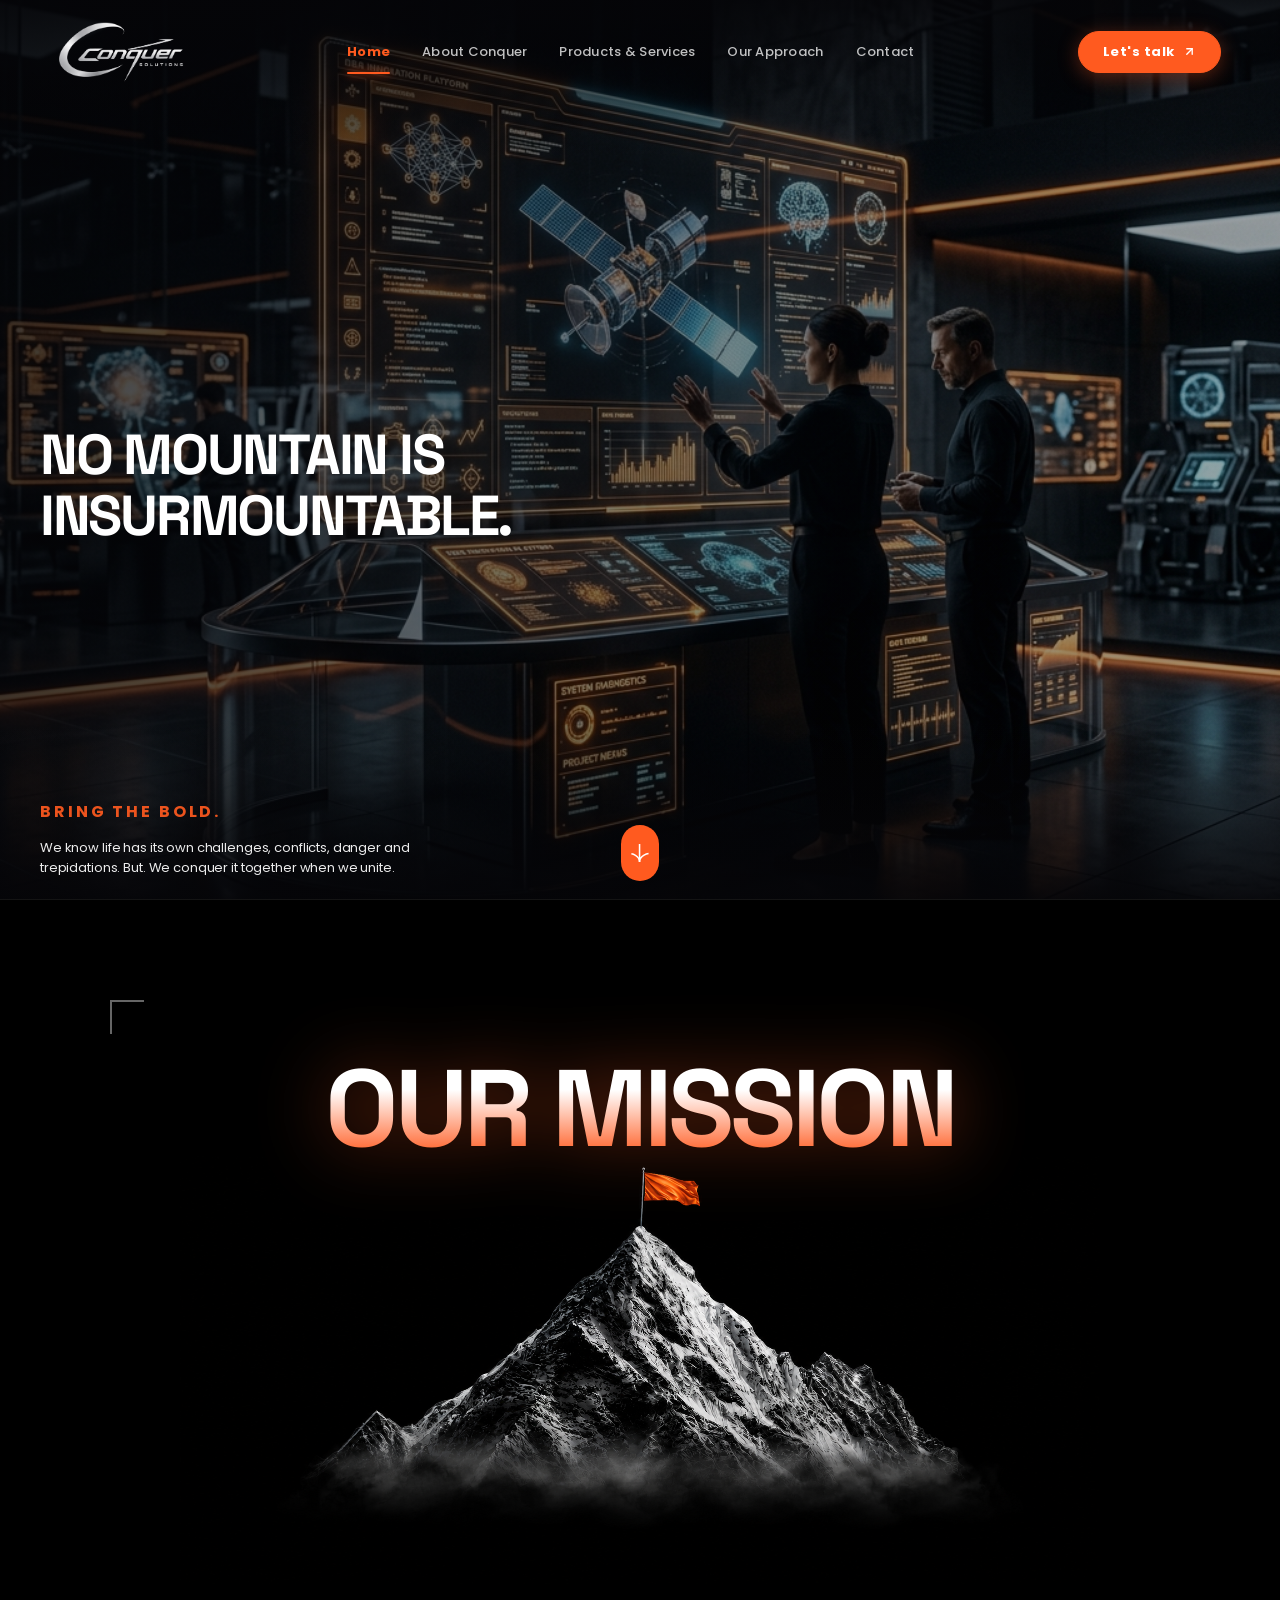
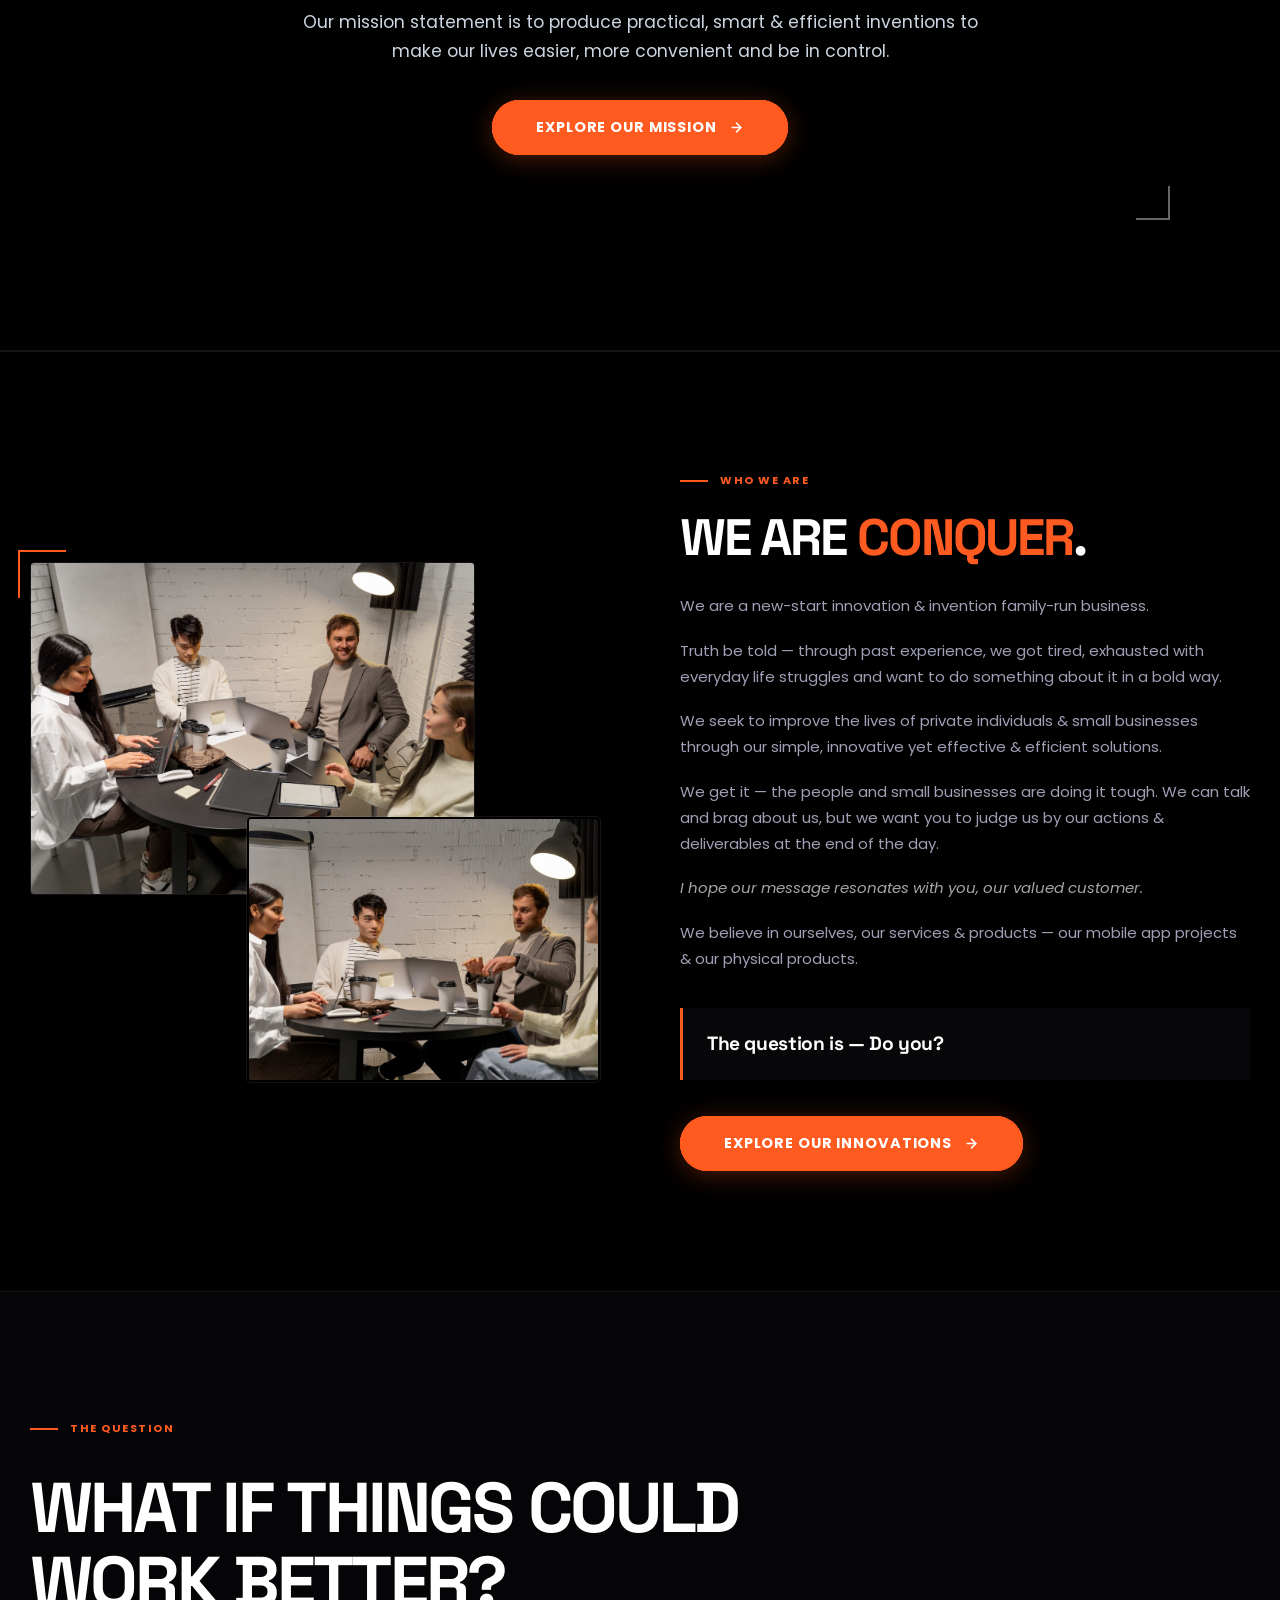
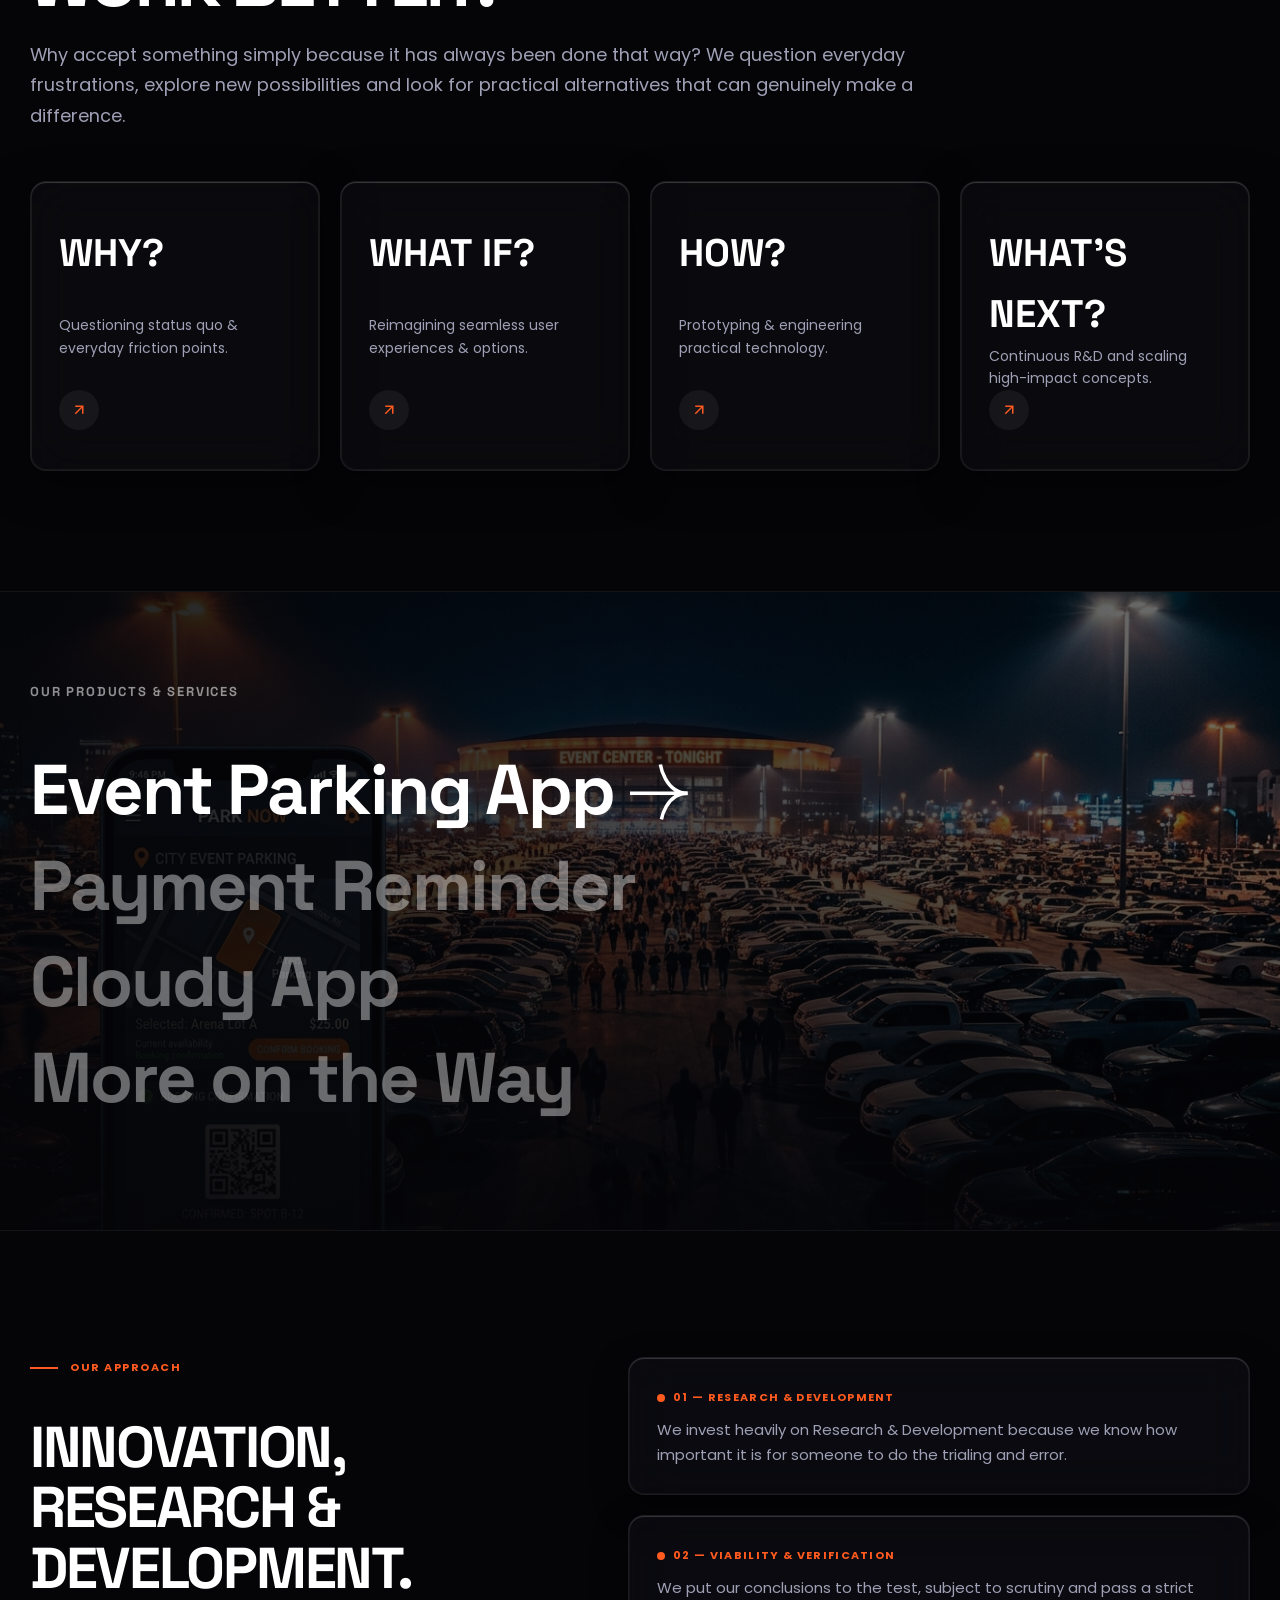
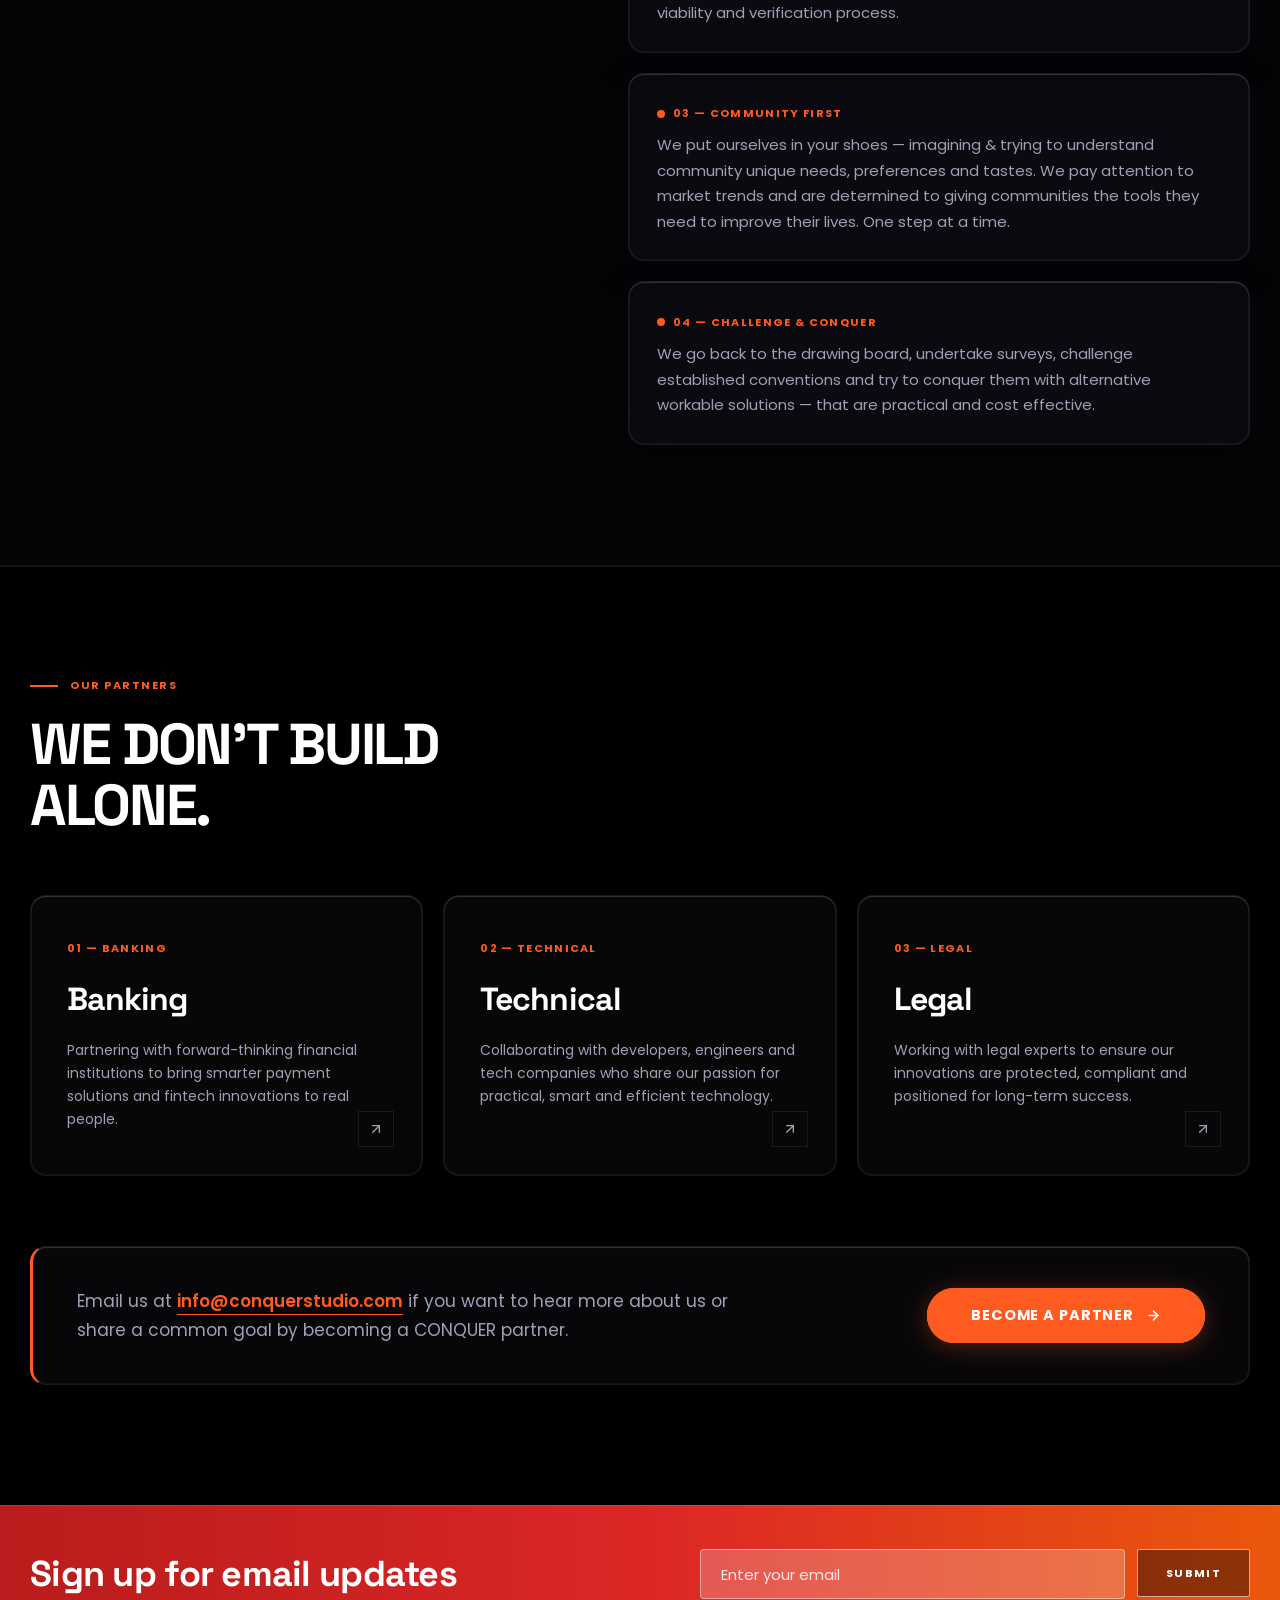
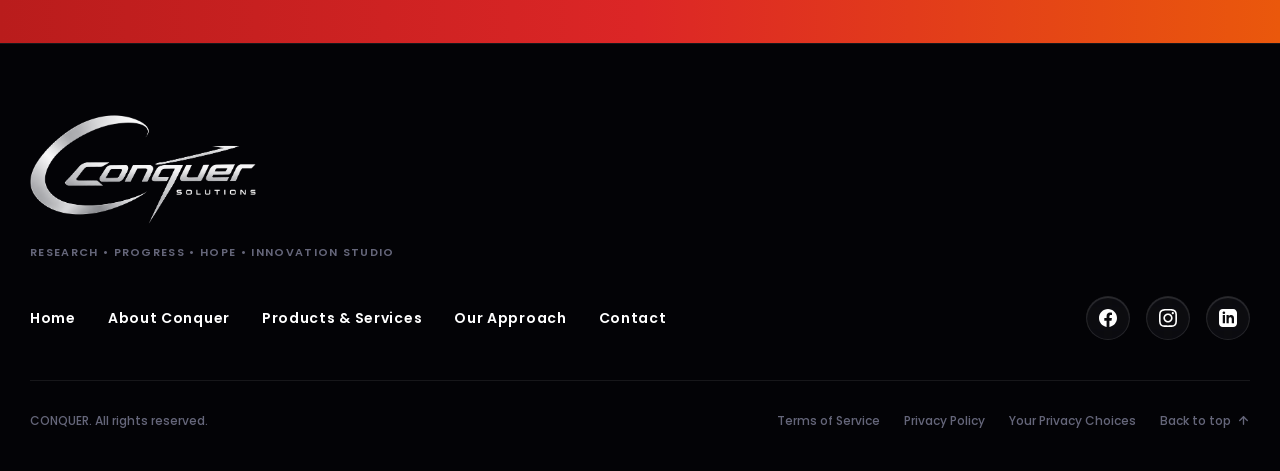
==== commit e569364b: "feat(products): complete redesign with sticky cards, updated client copy, responsive QA, security & " ====
--- a/index.html
+++ b/index.html
@@ -7,16 +7,16 @@
   <meta http-equiv="X-UA-Compatible" content="IE=edge">
 
   <!-- Primary Meta Tags -->
-  <title>CONQUER | Bring The Bold — Innovation, Research & Product Studio</title>
-  <meta name="title" content="CONQUER | Bring The Bold — Innovation, Research & Product Studio">
+  <title>Conquer | Bring the Bold — Innovation &amp; Invention</title>
+  <meta name="title" content="Conquer | Bring the Bold — Innovation &amp; Invention">
   <meta name="description"
-    content="CONQUER is a premier family-run innovation and invention studio creating practical, high-impact solutions for everyday problems. Mobile apps, fintech reminders, and physical products.">
+    content="Conquer is a bold innovation studio turning everyday problems into practical, smart solutions — mobile apps, inventions &amp; more. No mountain is insurmountable.">
   <meta name="keywords"
-    content="CONQUER, Innovation Studio, Research and Development, Smart Parking App, Payment Reminders, Cloudy App, Inventions, Tech Studio, Bring The Bold">
-  <meta name="author" content="CONQUER Studio">
+    content="conquer, bring the bold, innovation studio, invention startup, mobile app innovation, practical everyday solutions, family-run startup">
+  <meta name="author" content="Conquer">
   <meta name="robots" content="index, follow">
-  <meta name="theme-color" content="#ff5a1f">
-  <link rel="canonical" href="./">
+  <meta name="theme-color" content="#FF5A1F">
+  <link rel="canonical" href="https://conquer-three.vercel.app/">
 
   <!-- Favicon -->
   <link rel="icon" type="image/png" href="images/logo.png">
@@ -24,29 +24,44 @@
 
   <!-- Open Graph / Facebook Meta Tags -->
   <meta property="og:type" content="website">
-  <meta property="og:url" content="./">
-  <meta property="og:title" content="CONQUER | Bring The Bold — Innovation, Research & Product Studio">
+  <meta property="og:url" content="https://conquer-three.vercel.app/">
+  <meta property="og:title" content="Conquer | Bring the Bold">
   <meta property="og:description"
-    content="We create practical, smart and efficient inventions that make everyday life easier, more convenient and more in our control.">
-  <meta property="og:image" content="images/OG Image.webp">
-  <meta property="og:image:type" content="image/webp">
+    content="We conquer everyday challenges together. Practical, smart &amp; efficient inventions — built to make life easier.">
+  <meta property="og:image" content="https://conquer-three.vercel.app/images/og-home.jpg">
+  <meta property="og:image:secure_url" content="https://conquer-three.vercel.app/images/og-home.jpg">
+  <meta property="og:image:type" content="image/jpeg">
   <meta property="og:image:width" content="1200">
   <meta property="og:image:height" content="630">
-  <meta property="og:site_name" content="CONQUER Studio">
+  <meta property="og:image:alt" content="Conquer — Bring the Bold">
+  <meta property="og:site_name" content="Conquer">
 
   <!-- Twitter / X Meta Tags -->
   <meta name="twitter:card" content="summary_large_image">
-  <meta name="twitter:url" content="./">
-  <meta name="twitter:title" content="CONQUER | Bring The Bold — Innovation, Research & Product Studio">
+  <meta name="twitter:url" content="https://conquer-three.vercel.app/">
+  <meta name="twitter:title" content="Conquer | Bring the Bold">
   <meta name="twitter:description"
-    content="We create practical, smart and efficient inventions that make everyday life easier, more convenient and more in our control.">
-  <meta name="twitter:image" content="images/OG Image.webp">
+    content="No mountain is insurmountable. We conquer it together when we unite.">
+  <meta name="twitter:image" content="https://conquer-three.vercel.app/images/og-home.jpg">
+
+  <!-- Schema.org Organization Structured Data -->
+  <script type="application/ld+json">
+  {
+    "@context": "https://schema.org",
+    "@type": "Organization",
+    "name": "Conquer",
+    "url": "https://conquer-three.vercel.app/",
+    "logo": "https://conquer-three.vercel.app/images/logo.png",
+    "description": "Conquer is a family-run innovation and invention studio creating practical, smart and efficient solutions for everyday problems.",
+    "slogan": "Bring the Bold"
+  }
+  </script>
 
   <!-- Google Fonts -->
   <link rel="preconnect" href="https://fonts.googleapis.com">
   <link rel="preconnect" href="https://fonts.gstatic.com" crossorigin>
   <link
-    href="https://fonts.googleapis.com/css2?family=Inter:wght@300;400;500;600;700;800&family=Space+Grotesk:wght@400;500;600;700;800&display=swap"
+    href="https://fonts.googleapis.com/css2?family=Poppins:wght@300;400;500;600;700;800&family=Space+Grotesk:wght@400;500;600;700;800&display=swap"
     rel="stylesheet">
 
   <!-- External Production Stylesheet -->
@@ -64,21 +79,21 @@
       </div>
 
       <nav class="nav-area">
-        <a href="#about">About</a>
-        <a href="#innovations">Innovations</a>
-        <a href="#approach">Our approach</a>
-        <a href="#partnerships">Partnerships</a>
-        <a href="#contact">Contact</a>
+        <a href="index.html" class="active">Home</a>
+        <a href="about.html">About Conquer</a>
+        <a href="products.html">Products &amp; Services</a>
+        <a href="approach.html">Our Approach</a>
+        <a href="contact.html">Contact</a>
       </nav>
 
       <div class="header-area-actions">
-        <!-- Orange Solid LET'S TALK Pill Button (No Shadow) -->
-        <a href="#contact" class="btn-area-orange">
+        <!-- Orange Solid LET'S TALK Pill Button -->
+        <a href="contact.html" class="btn-area-orange">
           <span>Let's talk</span>
-          <svg width="14" height="14" viewBox="0 0 24 24" fill="none" stroke="currentColor" stroke-width="2.5"
+          <svg width="13" height="13" viewBox="0 0 24 24" fill="none" stroke="currentColor" stroke-width="2.5"
             stroke-linecap="round" stroke-linejoin="round">
-            <line x1="5" y1="12" x2="19" y2="12"></line>
-            <polyline points="12 5 19 12 12 19"></polyline>
+            <line x1="7" y1="17" x2="17" y2="7"></line>
+            <polyline points="7 7 17 7 17 17"></polyline>
           </svg>
         </a>
 
@@ -92,13 +107,13 @@
 
     <!-- Mobile Drawer -->
     <div class="mobile-menu-drawer" id="mobile-menu">
-      <a href="#about" class="mobile-nav-link">About</a>
-      <a href="#innovations" class="mobile-nav-link">Innovations</a>
-      <a href="#approach" class="mobile-nav-link">Our approach</a>
-      <a href="#partnerships" class="mobile-nav-link">Partnerships</a>
-      <a href="#contact" class="mobile-nav-link">Contact</a>
+      <a href="index.html" class="mobile-nav-link active">Home</a>
+      <a href="about.html" class="mobile-nav-link">About Conquer</a>
+      <a href="products.html" class="mobile-nav-link">Products &amp; Services</a>
+      <a href="approach.html" class="mobile-nav-link">Our Approach</a>
+      <a href="contact.html" class="mobile-nav-link">Contact</a>
       <div style="margin-top: 10px; display: flex; flex-direction: column; gap: 10px;">
-        <a href="#contact" class="btn-area-orange" style="justify-content: center;">
+        <a href="contact.html" class="btn-area-orange" style="justify-content: center;">
           <span>Let's talk</span>
         </a>
       </div>
@@ -168,29 +183,42 @@
     <!-- =========================================================
          03. OUR MISSION SECTION (FRAMED WITH CORNER BRACKETS)
     ========================================================= -->
-    <section class="module module-flexible-content enable-box-animation single-column animated" id="mission"
-      data-background="color-white">
+    <section class="module module-flexible-content mission-mountain-section" id="mission">
       <div class="module-body">
-        <div class="container top" style="max-width: 1060px;">
-          <div class="report-box-frame">
-
-            <div class="component-single component-text">
-              <h2 class="report-headline">Our Mission</h2>
-              <p class="report-desc">
-                <span style="font-weight: 400;">We create practical, smart and efficient inventions that make everyday
-                  life easier, more convenient and more in our control.</span>
-              </p>
-            </div>
-
-            <div class="component-single component-link align-center">
-              <a href="#about" class="btn-global-primary">
-                <span class="btn-text">Explore our mission</span>
-                <span class="btn-arrow">
-                  <svg width="16" height="16" viewBox="0 0 24 24" fill="none" stroke="currentColor" stroke-width="2.5"
+        <div class="container top" style="max-width: 1160px;">
+          <div class="report-box-frame mission-box-frame">
+
+            <!-- Mountain Stage with 3D Overlapping "OUR MISSION" Heading -->
+            <div class="mission-mountain-stage">
+              <h2 class="mission-giant-title">OUR MISSION</h2>
+              <div class="mission-mountain-wrap">
+                <img src="images/mountain.png" alt="Our Mission Peak" class="mission-mountain-img" loading="lazy">
+              </div>
+            </div>
+
+            <!-- Description Paragraph -->
+            <p class="mission-paragraph">
+              Our mission statement is to produce practical, smart &amp; efficient inventions to make our lives easier, more convenient and be in control.
+            </p>
+
+            <!-- Explore Our Mission Button -->
+            <div class="mission-action-wrap">
+              <a href="about.html" class="blob-btn">
+                <span>EXPLORE OUR MISSION</span>
+                <span class="btn-arrow-icon">
+                  <svg width="15" height="15" viewBox="0 0 24 24" fill="none" stroke="currentColor" stroke-width="2.5"
                     stroke-linecap="round" stroke-linejoin="round">
-                    <line x1="5" y1="12" x2="19" y2="12" />
-                    <polyline points="12 5 19 12 12 19" />
+                    <line x1="5" y1="12" x2="19" y2="12"></line>
+                    <polyline points="12 5 19 12 12 19"></polyline>
                   </svg>
+                </span>
+                <span class="blob-btn__inner">
+                  <span class="blob-btn__blobs">
+                    <span class="blob-btn__blob"></span>
+                    <span class="blob-btn__blob"></span>
+                    <span class="blob-btn__blob"></span>
+                    <span class="blob-btn__blob"></span>
+                  </span>
                 </span>
               </a>
             </div>
@@ -253,13 +281,23 @@
             </p>
           </div>
 
-          <a href="#innovations" class="btn-abb-primary" style="align-self: flex-start;">
+          <a href="products.html" class="blob-btn" style="align-self: flex-start;">
             <span>EXPLORE OUR INNOVATIONS</span>
-            <svg width="14" height="14" viewBox="0 0 24 24" fill="none" stroke="currentColor" stroke-width="2.5"
-              stroke-linecap="round" stroke-linejoin="round">
-              <line x1="5" y1="12" x2="19" y2="12"></line>
-              <polyline points="12 5 19 12 12 19"></polyline>
-            </svg>
+            <span class="btn-arrow-icon">
+              <svg width="15" height="15" viewBox="0 0 24 24" fill="none" stroke="currentColor" stroke-width="2.5"
+                stroke-linecap="round" stroke-linejoin="round">
+                <line x1="5" y1="12" x2="19" y2="12"></line>
+                <polyline points="12 5 19 12 12 19"></polyline>
+              </svg>
+            </span>
+            <span class="blob-btn__inner">
+              <span class="blob-btn__blobs">
+                <span class="blob-btn__blob"></span>
+                <span class="blob-btn__blob"></span>
+                <span class="blob-btn__blob"></span>
+                <span class="blob-btn__blob"></span>
+              </span>
+            </span>
           </a>
         </div>
 
@@ -366,7 +404,7 @@
             Our Products &amp; Services</div>
 
           <!-- Item 1: Event Parking App -->
-          <a href="#contact" class="innov-item active" onmouseenter="switchInnovBg(1, this)"
+          <a href="products.html" class="innov-item active" onmouseenter="switchInnovBg(1, this)"
             onmouseleave="resetInnovBg()">
             <div class="innov-item-title">Event Parking App</div>
             <div class="innov-arrow">
@@ -380,7 +418,7 @@
           </a>
 
           <!-- Item 2: Payment Reminder -->
-          <a href="#contact" class="innov-item" onmouseenter="switchInnovBg(2, this)" onmouseleave="resetInnovBg()">
+          <a href="products.html" class="innov-item" onmouseenter="switchInnovBg(2, this)" onmouseleave="resetInnovBg()">
             <div class="innov-item-title">Payment Reminder</div>
             <div class="innov-arrow">
               <svg viewBox="0 0 41 41" fill="none" xmlns="http://www.w3.org/2000/svg">
@@ -393,7 +431,7 @@
           </a>
 
           <!-- Item 3: Cloudy App -->
-          <a href="#contact" class="innov-item" onmouseenter="switchInnovBg(3, this)" onmouseleave="resetInnovBg()">
+          <a href="products.html" class="innov-item" onmouseenter="switchInnovBg(3, this)" onmouseleave="resetInnovBg()">
             <div class="innov-item-title">Cloudy App</div>
             <div class="innov-arrow">
               <svg viewBox="0 0 41 41" fill="none" xmlns="http://www.w3.org/2000/svg">
@@ -406,7 +444,7 @@
           </a>
 
           <!-- Item 4: More on the Way -->
-          <a href="#contact" class="innov-item" onmouseenter="switchInnovBg(4, this)" onmouseleave="resetInnovBg()">
+          <a href="products.html" class="innov-item" onmouseenter="switchInnovBg(4, this)" onmouseleave="resetInnovBg()">
             <div class="innov-item-title">More on the Way</div>
             <div class="innov-arrow">
               <svg viewBox="0 0 41 41" fill="none" xmlns="http://www.w3.org/2000/svg">
@@ -570,19 +608,41 @@
             Email us at <a href="mailto:info@conquerstudio.com">info@conquerstudio.com</a> if you want to hear more
             about us or share a common goal by becoming a CONQUER partner.
           </p>
-          <a href="mailto:info@conquerstudio.com" class="btn-abb-primary">
+          <a href="mailto:info@conquerstudio.com" class="blob-btn">
             <span>BECOME A PARTNER</span>
-            <svg width="14" height="14" viewBox="0 0 24 24" fill="none" stroke="currentColor" stroke-width="2.5"
-              stroke-linecap="round" stroke-linejoin="round">
-              <line x1="5" y1="12" x2="19" y2="12" />
-              <polyline points="12 5 19 12 12 19" />
-            </svg>
+            <span class="btn-arrow-icon">
+              <svg width="15" height="15" viewBox="0 0 24 24" fill="none" stroke="currentColor" stroke-width="2.5"
+                stroke-linecap="round" stroke-linejoin="round">
+                <line x1="5" y1="12" x2="19" y2="12" />
+                <polyline points="12 5 19 12 12 19" />
+              </svg>
+            </span>
+            <span class="blob-btn__inner">
+              <span class="blob-btn__blobs">
+                <span class="blob-btn__blob"></span>
+                <span class="blob-btn__blob"></span>
+                <span class="blob-btn__blob"></span>
+                <span class="blob-btn__blob"></span>
+              </span>
+            </span>
           </a>
         </div>
 
       </div>
     </section>
 
+
+    <!-- Global SVG Gooey Filter for Blob Button Animation -->
+    <svg xmlns="http://www.w3.org/2000/svg" version="1.1"
+      style="position: absolute; width: 0; height: 0; pointer-events: none;" aria-hidden="true">
+      <defs>
+        <filter id="goo">
+          <feGaussianBlur in="SourceGraphic" result="blur" stdDeviation="10"></feGaussianBlur>
+          <feColorMatrix in="blur" mode="matrix" values="1 0 0 0 0 0 1 0 0 0 0 0 21 -7" result="goo"></feColorMatrix>
+          <feBlend in2="goo" in="SourceGraphic" result="mix"></feBlend>
+        </filter>
+      </defs>
+    </svg>
 
   </main>
 
@@ -625,11 +685,11 @@
       <div class="footer-middle-row">
 
         <div class="footer-nav-links">
-          <a href="#about">About</a>
-          <a href="#innovations">Innovations</a>
-          <a href="#approach">Our approach</a>
-          <a href="#partnerships">Partnerships</a>
-          <a href="#contact">Contact</a>
+          <a href="index.html">Home</a>
+          <a href="about.html">About Conquer</a>
+          <a href="products.html">Products &amp; Services</a>
+          <a href="approach.html">Our Approach</a>
+          <a href="contact.html">Contact</a>
         </div>
 
         <!-- REAL HIGH-RESOLUTION SVG SOCIAL MEDIA ICONS -->
--- a/css/style.css
+++ b/css/style.css
@@ -3,10 +3,13 @@
     ========================================================= */
     :root {
       /* Obsidian Dark Black & Light Black Theme Palette */
-      --bg-dark-black: #050508;       /* Deep Obsidian Pure Dark Black */
-      --bg-light-black: #0a0a10;      /* Dark Graphite Light Black */
+      --bg-dark-black: black;
+      /* Deep Obsidian Pure Dark Black */
+      --bg-light-black: #050508;
+      /* Dark Graphite Light Black */
       --bg-dark: var(--bg-dark-black);
-      --bg-card: rgba(20, 20, 28, 0.38); /* iOS Frosted Glass Translucent */
+      --bg-card: rgba(20, 20, 28, 0.38);
+      /* iOS Frosted Glass Translucent */
       --bg-card-hover: rgba(255, 255, 255, 0.05);
       --bg-poly: #0e0e16;
 
@@ -33,10 +36,10 @@
       /* Layout Specs */
       --max-width: 1400px;
 
-      /* Typography Stacks: Primary Space Grotesk, Secondary Inter */
+      /* Typography Stacks: Primary Space Grotesk, Secondary Poppins */
       --font-display: "Space Grotesk", -apple-system, BlinkMacSystemFont, sans-serif;
-      --font-body: "Inter", -apple-system, BlinkMacSystemFont, sans-serif;
-      --font-secondary: "Inter", -apple-system, BlinkMacSystemFont, sans-serif;
+      --font-body: "Poppins", -apple-system, BlinkMacSystemFont, sans-serif;
+      --font-secondary: "Poppins", -apple-system, BlinkMacSystemFont, sans-serif;
 
       /* Transitions */
       --transition-popular: 0.35s cubic-bezier(0.16, 1, 0.3, 1);
@@ -60,12 +63,25 @@
       color-scheme: dark;
     }
 
+    section[id] {
+      scroll-margin-top: 80px;
+    }
+
+    @media (max-width: 768px) {
+      html {
+        scroll-padding-top: 66px;
+      }
+      section[id] {
+        scroll-margin-top: 66px;
+      }
+    }
+
     body {
       background-color: var(--bg-dark);
       color: var(--text-main);
       font-family: var(--font-body);
       line-height: 1.6;
-      overflow-x: hidden;
+      overflow-x: clip;
       -webkit-font-smoothing: antialiased;
     }
 
@@ -126,6 +142,18 @@
       margin-inline: auto;
     }
 
+    @media (max-width: 768px) {
+      .container {
+        width: calc(100% - 32px);
+      }
+    }
+
+    @media (max-width: 480px) {
+      .container {
+        width: calc(100% - 24px);
+      }
+    }
+
     .section {
       padding: 120px 0;
       border-top: 1px solid var(--border-dark);
@@ -147,8 +175,15 @@
        GLOBAL TYPOGRAPHY — Uppercase headings, sentence case everywhere else
     ========================================================= */
     h1,
-    h2 {
-      text-transform: uppercase;
+    h2,
+    .sec-title,
+    .section-title,
+    .hero-title-inner h1,
+    .about-card-title,
+    .about-section-heading,
+    .overview-title,
+    .drives-title {
+      text-transform: uppercase !important;
     }
 
     h3,
@@ -208,40 +243,68 @@
     }
 
     /* =========================================================
-       IPHONE 17 PRO FROSTED GLASS — .header-area
+       DYNAMIC FLOATING STICKY HEADER (TRANSPARENT -> COMPACT BLACK BAR ON SCROLL)
     ========================================================= */
     .header-area {
       position: fixed;
       top: 0;
       left: 0;
       width: 100%;
-      height: 72px;
       z-index: 1000;
-      background: rgba(15, 15, 20, 0.55);
-      backdrop-filter: blur(24px) saturate(180%);
-      -webkit-backdrop-filter: blur(24px) saturate(180%);
-      border-bottom: 1px solid rgba(255, 255, 255, 0.08);
-      box-shadow: 0 12px 40px rgba(0, 0, 0, 0.5),
-                  inset 0 1px 1px rgba(255, 255, 255, 0.15),
-                  inset 0 0 0 1px rgba(255, 255, 255, 0.05);
-      transition: all 0.4s cubic-bezier(0.16, 1, 0.3, 1);
-    }
-
-    .header-area:hover {
-      background: rgba(20, 20, 28, 0.70);
-      box-shadow: 0 16px 45px rgba(0, 0, 0, 0.6),
-                  inset 0 1px 1px rgba(255, 255, 255, 0.22),
-                  inset 0 0 0 1px rgba(255, 255, 255, 0.07);
+      padding: 18px 0 0 0;
+      background: transparent;
+      border: none;
+      box-shadow: none;
+      pointer-events: none;
+      transition: padding 0.4s cubic-bezier(0.16, 1, 0.3, 1),
+        top 0.4s cubic-bezier(0.16, 1, 0.3, 1);
     }
 
     .header-area-inner {
-      height: 100%;
+      pointer-events: auto;
+      height: 68px;
       display: flex;
       align-items: center;
       justify-content: space-between;
-      width: min(var(--max-width), calc(100% - 60px));
+      width: min(var(--max-width, 1400px), calc(100% - 60px));
       margin-inline: auto;
       gap: 20px;
+      padding: 0 28px;
+      border-radius: 10px;
+      background: transparent;
+      border: 1px solid transparent;
+      box-shadow: none;
+      transition: all 0.4s cubic-bezier(0.16, 1, 0.3, 1);
+    }
+
+    /* SCROLLED / STICKY STATE:
+       - Width reduced / contracted smoothly (compact floating bar)
+       - Pure dark black background
+       - Reduced corner radius (10px)
+       - Generous inner padding (30px) */
+    .header-area.scrolled {
+      padding: 14px 0 0 0;
+    }
+
+    .header-area.scrolled .header-area-inner {
+      width: min(1140px, calc(100% - 48px));
+      height: 62px;
+      padding: 0 32px;
+      background: #06070a;
+      backdrop-filter: blur(20px) saturate(180%);
+      -webkit-backdrop-filter: blur(20px) saturate(180%);
+      border: 1px solid rgba(255, 255, 255, 0.12);
+      border-radius: 10px;
+      box-shadow: 0 16px 42px rgba(0, 0, 0, 0.85),
+        0 0 30px rgba(0, 0, 0, 0.4),
+        inset 0 1px 0 rgba(255, 255, 255, 0.10);
+    }
+
+    .header-area.scrolled .header-area-inner:hover {
+      border-color: rgba(255, 255, 255, 0.22);
+      box-shadow: 0 20px 48px rgba(0, 0, 0, 0.9),
+        0 0 32px rgba(0, 0, 0, 0.5),
+        inset 0 1px 0 rgba(255, 255, 255, 0.16);
     }
 
     .brand-area-wrap {
@@ -287,14 +350,14 @@
     }
 
     .nav-area a {
-      color: rgba(255, 255, 255, 0.85);
+      color: rgba(255, 255, 255, 0.75);
       font-family: var(--font-secondary);
-      font-size: 12.5px;
-      font-weight: 600;
-      letter-spacing: 0.05em;
+      font-size: 13px;
+      font-weight: 500;
+      letter-spacing: 0.02em;
       position: relative;
       padding: 6px 0;
-      transition: color var(--transition-fast);
+      transition: color 0.25s ease;
       text-decoration: none;
     }
 
@@ -302,19 +365,34 @@
       color: #ffffff;
     }
 
+    /* Slide-from-left underline */
     .nav-area a::after {
       content: "";
       position: absolute;
-      bottom: 0;
+      bottom: -2px;
       left: 0;
       width: 0;
       height: 2px;
-      background: var(--orange-brand);
-      transition: width var(--transition-fast);
+      background: linear-gradient(90deg, #ff5a1f, #ff8c42);
+      border-radius: 99px;
+      transition: width 0.3s cubic-bezier(0.25, 0.8, 0.25, 1);
     }
 
     .nav-area a:hover::after {
       width: 100%;
+    }
+
+    .nav-area a.active {
+      color: var(--orange-brand, #ff5a1f) !important;
+      font-weight: 600;
+    }
+
+    .nav-area a.active::after {
+      width: 100%;
+      height: 2px;
+      background: linear-gradient(90deg, #ff5a1f, #ff8c42);
+      box-shadow: 0 1px 8px rgba(255, 90, 31, 0.6);
+      border-radius: 99px;
     }
 
     .header-area-actions {
@@ -357,25 +435,25 @@
       fill: currentColor;
     }
 
-    /* Solid Orange LET'S TALK Button: RECTANGULAR GEOMETRIC */
+    /* Solid Orange LET'S TALK / CTA Button: PILL ROUNDED */
     .btn-area-orange {
       display: inline-flex;
       align-items: center;
       justify-content: center;
       gap: 8px;
-      border-radius: 0px;
-      padding: 9px 22px;
-      background: var(--orange-brand);
-      color: #ffffff;
-      border: 1.5px solid var(--orange-brand);
-      font-family: var(--font-secondary);
-      font-size: 11.5px;
+      border-radius: 9999px;
+      padding: 10px 24px;
+      background: #ff5a1f;
+      color: #ffffff !important;
+      border: 1.5px solid #ff5a1f;
+      font-family: var(--font-secondary, 'Poppins', sans-serif);
+      font-size: 13px;
       font-weight: 700;
-      letter-spacing: 0.08em;
-      text-transform: uppercase;
+      letter-spacing: 0.04em;
+      text-transform: none;
       text-decoration: none;
-      box-shadow: none;
-      transition: all var(--transition-fast);
+      box-shadow: 0 4px 20px rgba(255, 90, 31, 0.35);
+      transition: all 0.3s cubic-bezier(0.16, 1, 0.3, 1);
     }
 
     .btn-area-orange span {
@@ -386,6 +464,8 @@
     .btn-area-orange svg {
       transition: transform 0.3s ease;
       flex-shrink: 0;
+      width: 13px;
+      height: 13px;
     }
 
     .btn-area-orange:hover span {
@@ -393,19 +473,164 @@
     }
 
     .btn-area-orange:hover svg {
-      transform: translateX(5px);
+      transform: translateX(4px);
     }
 
     .btn-area-orange:hover {
-      background: var(--orange-bright);
-      border-color: var(--orange-bright);
-      color: #ffffff;
-      box-shadow: none;
-    }
-
-    .btn-area-orange svg {
-      width: 14px;
-      height: 14px;
+      background: #ff6b35;
+      border-color: #ff6b35;
+      color: #ffffff !important;
+      transform: translateY(-2px);
+      box-shadow: 0 8px 25px rgba(255, 90, 31, 0.55);
+    }
+
+    /* =========================================================
+       SIGNATURE GOOEY BLOB BUTTON (.blob-btn)
+    ========================================================= */
+    .buttons {
+      text-align: center;
+      position: relative;
+      z-index: 10;
+    }
+
+    .blob-btn {
+      z-index: 1;
+      position: relative;
+      padding: 16px 44px;
+      text-align: center;
+      text-transform: uppercase !important;
+      color: #ffffff !important;
+      font-family: var(--font-body, 'Poppins', sans-serif);
+      font-size: 14.5px;
+      font-weight: 700;
+      letter-spacing: 0.06em;
+      background-color: #ff5a1f !important;
+      outline: none;
+      border: none;
+      transition: color 0.4s ease, background-color 0.4s ease, transform 0.3s ease;
+      cursor: pointer;
+      border-radius: 9999px;
+      display: inline-flex;
+      align-items: center;
+      justify-content: center;
+      gap: 12px;
+      text-decoration: none;
+      box-shadow: 0 4px 24px rgba(255, 90, 31, 0.3) !important;
+    }
+
+    .blob-btn:before {
+      content: "";
+      z-index: 1;
+      position: absolute;
+      left: 0;
+      top: 0;
+      width: 100%;
+      height: 100%;
+      border: 2px solid #ff5a1f;
+      border-radius: 9999px;
+      pointer-events: none;
+      transition: border-color 0.35s ease;
+    }
+
+    .blob-btn:after {
+      content: "";
+      z-index: -2;
+      position: absolute;
+      left: 0;
+      top: 0;
+      width: 100%;
+      height: 100%;
+      border-radius: 9999px;
+    }
+
+    .blob-btn:hover {
+      color: #000000 !important;
+      background-color: #ffffff !important;
+      box-shadow: 0 8px 32px rgba(255, 255, 255, 0.25) !important;
+      transform: translateY(-2px);
+    }
+
+    .blob-btn:hover:before {
+      border-color: #ffffff;
+    }
+
+    .blob-btn__inner {
+      z-index: -1;
+      overflow: hidden;
+      position: absolute;
+      left: 0;
+      top: 0;
+      width: 100%;
+      height: 100%;
+      border-radius: 9999px;
+      background: #ff5a1f;
+    }
+
+    .blob-btn__blobs {
+      position: relative;
+      display: block;
+      height: 100%;
+      filter: url('#goo');
+    }
+
+    .blob-btn__blob {
+      position: absolute;
+      top: 2px;
+      width: 25%;
+      height: 100%;
+      background: #ffffff;
+      border-radius: 100%;
+      transform: translate3d(0, 150%, 0) scale(1.7);
+      transition: transform 0.45s cubic-bezier(0.16, 1, 0.3, 1);
+    }
+
+    @supports (filter: url('#goo')) {
+      .blob-btn__blob {
+        transform: translate3d(0, 150%, 0) scale(1.4);
+      }
+    }
+
+    .blob-btn__blob:nth-child(1) {
+      left: 0%;
+      transition-delay: 0s;
+    }
+
+    .blob-btn__blob:nth-child(2) {
+      left: 28%;
+      transition-delay: 0.08s;
+    }
+
+    .blob-btn__blob:nth-child(3) {
+      left: 56%;
+      transition-delay: 0.16s;
+    }
+
+    .blob-btn__blob:nth-child(4) {
+      left: 84%;
+      transition-delay: 0.24s;
+    }
+
+    .blob-btn:hover .blob-btn__blob {
+      transform: translateZ(0) scale(1.7);
+    }
+
+    @supports (filter: url('#goo')) {
+      .blob-btn:hover .blob-btn__blob {
+        transform: translateZ(0) scale(1.4);
+      }
+    }
+
+    .blob-btn .btn-arrow-icon {
+      position: relative;
+      z-index: 2;
+      transition: transform 0.3s ease;
+      display: flex;
+      align-items: center;
+      color: inherit;
+    }
+
+    .blob-btn:hover .btn-arrow-icon {
+      transform: translateX(4px);
     }
 
     /* =========================================================
@@ -519,80 +744,94 @@
       box-shadow: none;
     }
 
-    /* Mobile Menu Button: Yellow Background + Rounded Corners */
+    /* Mobile Menu Button */
     .btn-area-menu {
       display: none;
       border-radius: 6px;
       padding: 9px 20px;
-      background: #ffd000;
-      color: #050508;
+      background: #fd591e;
+      color: #ffffff;
       font-family: var(--font-secondary);
       font-size: 12px;
       font-weight: 800;
       letter-spacing: 0.08em;
       text-transform: uppercase;
       border: none;
-      box-shadow: 0 4px 14px rgba(255, 208, 0, 0.35);
+      box-shadow: 0 4px 14px rgba(253, 89, 30, 0.35);
       cursor: pointer;
       transition: all var(--transition-popular);
     }
 
     .btn-area-menu:hover {
-      background: #ffe033;
-      transform: scale(1.05);
-      box-shadow: 0 6px 20px rgba(255, 208, 0, 0.5);
+      background: #fd591e;
+      color: #ffffff;
+      box-shadow: 0 4px 14px rgba(253, 89, 30, 0.35);
     }
 
     .btn-area-menu:active {
       transform: scale(0.96);
     }
 
-    /* Mobile Menu Drawer: Silky Smooth Open/Close Animation */
+    /* Mobile Menu Drawer: Floating Rounded Card */
     .mobile-menu-drawer {
       position: fixed;
-      top: 72px;
-      left: 0;
-      width: 100%;
-      background: rgba(10, 10, 15, 0.96);
-      backdrop-filter: blur(24px) saturate(180%);
-      -webkit-backdrop-filter: blur(24px) saturate(180%);
-      border-bottom: 1px solid rgba(255, 255, 255, 0.12);
-      padding: 24px 24px 30px;
-      z-index: 999;
+      top: 88px;
+      left: 50%;
+      transform: translateX(-50%) translateY(-16px);
+      width: min(var(--max-width), calc(100% - 32px));
+      background: rgba(8, 9, 16, 0.97);
+      backdrop-filter: blur(28px) saturate(200%);
+      -webkit-backdrop-filter: blur(28px) saturate(200%);
+      border: 1px solid rgba(255, 255, 255, 0.12);
+      border-radius: 18px;
+      padding: 24px 24px 28px;
+      z-index: 1001;
       display: flex;
       flex-direction: column;
-      gap: 12px;
+      gap: 4px;
       opacity: 0;
       visibility: hidden;
-      transform: translateY(-16px);
       pointer-events: none;
       transition: opacity var(--transition-popular),
-                  transform var(--transition-popular),
-                  visibility var(--transition-popular);
+        transform var(--transition-popular),
+        visibility var(--transition-popular);
       box-shadow: 0 24px 60px rgba(0, 0, 0, 0.85);
     }
 
     .mobile-menu-drawer.open {
       opacity: 1;
       visibility: visible;
-      transform: translateY(0);
+      transform: translateX(-50%) translateY(0);
       pointer-events: auto;
     }
 
-    .mobile-menu-drawer a {
-      color: #ffffff;
+    .mobile-menu-drawer a,
+    .mobile-menu-drawer .mobile-nav-link {
+      color: rgba(255, 255, 255, 0.85);
       font-family: var(--font-secondary);
       font-size: 15px;
+      font-weight: 500;
+      padding: 13px 4px;
+      border-bottom: 1px solid rgba(255, 255, 255, 0.07);
+      text-decoration: none;
+      display: block;
+      transition: color 0.22s ease, padding-left 0.22s ease;
+    }
+
+    .mobile-menu-drawer a:last-child,
+    .mobile-menu-drawer .mobile-nav-link:last-child {
+      border-bottom: none;
+    }
+
+    .mobile-menu-drawer a:hover,
+    .mobile-menu-drawer .mobile-nav-link:hover {
+      color: var(--orange-brand);
+      padding-left: 8px;
+    }
+
+    .mobile-menu-drawer .mobile-nav-link.active {
+      color: var(--orange-brand);
       font-weight: 600;
-      padding: 10px 0;
-      border-bottom: 1px solid rgba(255, 255, 255, 0.06);
-      text-decoration: none;
-      transition: color 0.25s ease, transform 0.25s ease, padding 0.25s ease;
-    }
-
-    .mobile-menu-drawer a:hover {
-      color: var(--orange-brand);
-      padding-left: 6px;
     }
 
     /* =========================================================
@@ -779,13 +1018,18 @@
 
 
     /* =========================================================
-       04. INNOVATION REPORT (CORNER BRACKETS + CLEAN FRAME)
+       04. OUR MISSION SECTION (MOUNTAIN PEAK OVERLAP + PARAGRAPH + BUTTON)
     ========================================================= */
     .module-flexible-content {
       padding: 120px 0;
-      background: var(--bg-dark);
+      background: black;
       border-bottom: 1px solid var(--border-dark);
       position: relative;
+    }
+
+    .module-flexible-content.mission-mountain-section {
+      padding: 100px 0 130px 0;
+      overflow: hidden;
     }
 
     .report-box-frame {
@@ -797,6 +1041,11 @@
       flex-direction: column;
       align-items: center;
       text-align: center;
+    }
+
+    .report-box-frame.mission-box-frame {
+      max-width: 1060px;
+      padding: 55px 36px 65px 36px;
     }
 
     /* Top Left Corner Bracket: ┌ */
@@ -805,10 +1054,10 @@
       position: absolute;
       top: 0;
       left: 0;
-      width: 32px;
-      height: 32px;
-      border-top: 2px solid rgba(255, 255, 255, 0.45);
-      border-left: 2px solid rgba(255, 255, 255, 0.45);
+      width: 34px;
+      height: 34px;
+      border-top: 2px solid rgba(255, 255, 255, 0.40);
+      border-left: 2px solid rgba(255, 255, 255, 0.40);
       pointer-events: none;
     }
 
@@ -818,11 +1067,115 @@
       position: absolute;
       bottom: 0;
       right: 0;
-      width: 32px;
-      height: 32px;
-      border-bottom: 2px solid rgba(255, 255, 255, 0.45);
-      border-right: 2px solid rgba(255, 255, 255, 0.45);
+      width: 34px;
+      height: 34px;
+      border-bottom: 2px solid rgba(255, 255, 255, 0.40);
+      border-right: 2px solid rgba(255, 255, 255, 0.40);
       pointer-events: none;
+    }
+
+    /* Mountain Stage with 3D Overlapping "OUR MISSION" Heading */
+    .mission-mountain-stage {
+      position: relative;
+      width: 100%;
+      max-width: 960px;
+      margin: 0 auto 24px auto;
+      display: flex;
+      flex-direction: column;
+      align-items: center;
+      justify-content: flex-end;
+    }
+
+    .mission-giant-title {
+      text-align: center;
+      margin-bottom: -63px;
+      font-family: var(--font-display);
+      font-size: clamp(3.4rem, 8.5vw, 7.2rem);
+      font-weight: 800;
+      text-transform: uppercase !important;
+      line-height: 1;
+      z-index: 122;
+      white-space: nowrap;
+      background: linear-gradient(180deg, #ffffff 32%, #ff5a1f 94%);
+      -webkit-background-clip: text;
+      -webkit-text-fill-color: transparent;
+      filter: drop-shadow(0 0 35px rgba(255, 90, 31, 0.45));
+      position: relative;
+      z-index: 12;
+      pointer-events: none;
+      user-select: none;
+    }
+
+    .mission-mountain-wrap {
+      position: relative;
+      z-index: 2;
+      width: 100%;
+      max-width: 920px;
+      margin-top: 55px;
+    }
+
+    .mission-mountain-img {
+      width: 100%;
+      height: auto;
+      display: block;
+      margin: 0 auto;
+    }
+
+    /* Description Paragraph */
+    .mission-paragraph {
+      font-family: var(--font-body);
+      font-size: clamp(16px, 1.35vw, 19px);
+      line-height: 1.7;
+      color: #cbd5e1;
+      max-width: 720px;
+      margin: 0 auto 34px auto;
+      text-align: center;
+      position: relative;
+      z-index: 3;
+    }
+
+    /* Orange Mission Button */
+    .mission-action-wrap {
+      position: relative;
+      z-index: 3;
+      display: flex;
+      justify-content: center;
+    }
+
+    .btn-mission-orange {
+      display: inline-flex;
+      align-items: center;
+      justify-content: center;
+      gap: 12px;
+      background: var(--orange-brand);
+      color: #ffffff !important;
+      border-radius: 6px;
+      padding: 16px 36px;
+      font-family: var(--font-display);
+      font-size: 13px;
+      font-weight: 800;
+      letter-spacing: 0.08em;
+      text-transform: uppercase;
+      text-decoration: none;
+      box-shadow: 0 8px 28px rgba(255, 90, 31, 0.45);
+      transition: all 0.35s cubic-bezier(0.16, 1, 0.3, 1);
+      cursor: pointer;
+    }
+
+    .btn-mission-orange svg {
+      transition: transform 0.3s ease;
+      flex-shrink: 0;
+    }
+
+    .btn-mission-orange:hover {
+      background: var(--orange-bright);
+      transform: translateY(-2px);
+      box-shadow: 0 12px 36px rgba(255, 90, 31, 0.65);
+      color: #ffffff;
+    }
+
+    .btn-mission-orange:hover svg {
+      transform: translateX(4px);
     }
 
     .report-headline {
@@ -847,45 +1200,36 @@
       text-align: center;
     }
 
-    /* Exact Rectangular Box Button from Screenshot */
-    .btn-report-download {
-      display: inline-flex;
-      align-items: center;
-      justify-content: center;
-      border-radius: 0px;
-      padding: 15px 38px;
-      background: transparent;
-      color: #ffffff;
-      border: 1.5px solid var(--orange-brand);
-      font-family: var(--font-secondary);
-      font-size: 12.5px;
-      font-weight: 700;
-      letter-spacing: 0.1em;
-      text-transform: uppercase;
-      text-decoration: none;
-      box-shadow: none;
-      transition: all var(--transition-fast);
-      cursor: pointer;
-    }
-
-    .btn-report-download:hover {
-      background: var(--orange-brand);
-      color: #ffffff;
-      box-shadow: none;
-    }
-
     @media (max-width: 768px) {
       .module-flexible-content {
         padding: 70px 0;
       }
 
+      .module-flexible-content.mission-mountain-section {
+        padding: 70px 0 90px 0;
+      }
+
       .report-box-frame {
         padding: 45px 20px;
       }
 
-      .btn-report-download {
+      .report-box-frame.mission-box-frame {
+        padding: 20px 5px 20px 5px;
+      }
+
+      .mission-giant-title {
+        top: 6%;
+        font-size: clamp(2.3rem, 9.5vw, 4.2rem);
+      }
+
+      .mission-mountain-wrap {
+        margin-top: 35px;
+      }
+
+      .btn-mission-orange {
         width: 100%;
-        padding: 14px 20px;
+        max-width: 320px;
+        padding: 14px 24px;
       }
     }
 
@@ -1119,8 +1463,8 @@
       flex-direction: column;
       justify-content: space-between;
       box-shadow: 0 12px 40px rgba(0, 0, 0, 0.5),
-                  inset 0 1px 1px rgba(255, 255, 255, 0.15),
-                  inset 0 0 0 1px rgba(255, 255, 255, 0.05);
+        inset 0 1px 1px rgba(255, 255, 255, 0.15),
+        inset 0 0 0 1px rgba(255, 255, 255, 0.05);
       transition: all 0.4s cubic-bezier(0.16, 1, 0.3, 1);
       position: relative;
     }
@@ -1130,9 +1474,9 @@
       border-color: rgba(255, 90, 31, 0.4);
       transform: translateY(-4px);
       box-shadow: 0 20px 50px rgba(0, 0, 0, 0.65),
-                  0 0 30px rgba(255, 90, 31, 0.15),
-                  inset 0 1px 1px rgba(255, 255, 255, 0.25),
-                  inset 0 0 0 1px rgba(255, 255, 255, 0.08);
+        0 0 30px rgba(255, 90, 31, 0.15),
+        inset 0 1px 1px rgba(255, 255, 255, 0.25),
+        inset 0 0 0 1px rgba(255, 255, 255, 0.08);
     }
 
     .question-card-title {
@@ -1287,8 +1631,8 @@
       flex-direction: column;
       justify-content: space-between;
       box-shadow: 0 12px 40px rgba(0, 0, 0, 0.5),
-                  inset 0 1px 1px rgba(255, 255, 255, 0.15),
-                  inset 0 0 0 1px rgba(255, 255, 255, 0.05);
+        inset 0 1px 1px rgba(255, 255, 255, 0.15),
+        inset 0 0 0 1px rgba(255, 255, 255, 0.05);
       transition: all 0.4s cubic-bezier(0.16, 1, 0.3, 1);
     }
 
@@ -1297,9 +1641,9 @@
       border-color: rgba(255, 90, 31, 0.4);
       transform: translateY(-4px);
       box-shadow: 0 20px 50px rgba(0, 0, 0, 0.65),
-                  0 0 30px rgba(255, 90, 31, 0.15),
-                  inset 0 1px 1px rgba(255, 255, 255, 0.25),
-                  inset 0 0 0 1px rgba(255, 255, 255, 0.08);
+        0 0 30px rgba(255, 90, 31, 0.15),
+        inset 0 1px 1px rgba(255, 255, 255, 0.25),
+        inset 0 0 0 1px rgba(255, 255, 255, 0.08);
     }
 
     .industry-panel::before {
@@ -1399,8 +1743,8 @@
       flex-direction: column;
       justify-content: space-between;
       box-shadow: 0 12px 40px rgba(0, 0, 0, 0.5),
-                  inset 0 1px 1px rgba(255, 255, 255, 0.15),
-                  inset 0 0 0 1px rgba(255, 255, 255, 0.05);
+        inset 0 1px 1px rgba(255, 255, 255, 0.15),
+        inset 0 0 0 1px rgba(255, 255, 255, 0.05);
       transition: all 0.4s cubic-bezier(0.16, 1, 0.3, 1);
     }
 
@@ -1409,9 +1753,9 @@
       border-color: rgba(255, 90, 31, 0.4);
       transform: translateY(-4px);
       box-shadow: 0 20px 50px rgba(0, 0, 0, 0.65),
-                  0 0 30px rgba(255, 90, 31, 0.15),
-                  inset 0 1px 1px rgba(255, 255, 255, 0.25),
-                  inset 0 0 0 1px rgba(255, 255, 255, 0.08);
+        0 0 30px rgba(255, 90, 31, 0.15),
+        inset 0 1px 1px rgba(255, 255, 255, 0.25),
+        inset 0 0 0 1px rgba(255, 255, 255, 0.08);
     }
 
     .statement-box {
@@ -1462,15 +1806,15 @@
     }
 
     .red-newsletter-input {
-      flex: 1;
-      height: 48px;
+      width: 100%;
+      min-height: 50px !important;
+      border-radius: 4px;
+      font-size: 15px;
       background: rgba(255, 255, 255, 0.22);
       border: 1px solid rgba(255, 255, 255, 0.45);
-      border-radius: 2px;
       padding: 0 20px;
       color: #ffffff;
       font-family: var(--font-body);
-      font-size: 14px;
       outline: none;
     }
 
@@ -1633,8 +1977,8 @@
     /* Floating Back to Top Button */
     .back-to-top-btn {
       position: fixed;
-      bottom: 32px;
-      right: 32px;
+      bottom: 28px;
+      right: 28px;
       width: 48px;
       height: 48px;
       border-radius: 50%;
@@ -1649,7 +1993,7 @@
       visibility: hidden;
       transform: translateY(16px);
       transition: all 0.3s cubic-bezier(0.25, 0.46, 0.45, 0.94);
-      z-index: 999;
+      z-index: 998;
       box-shadow: 0 8px 24px rgba(0, 0, 0, 0.6);
     }
 
@@ -1673,6 +2017,15 @@
 
     .back-to-top-btn:hover svg {
       transform: translateY(-2px);
+    }
+
+    @media (max-width: 768px) {
+      .back-to-top-btn {
+        bottom: 18px;
+        right: 16px;
+        width: 42px;
+        height: 42px;
+      }
     }
 
     .footer-back-to-top-link {
@@ -1804,11 +2157,29 @@
 
     @media (max-width: 640px) {
       .header-area {
-        height: 70px;
+        padding: 10px 0 0 0;
+      }
+
+      .header-area-inner {
+        width: calc(100% - 24px);
+        height: 60px;
+        padding: 0 16px;
+        border-radius: 14px;
+      }
+
+      .header-area.scrolled {
+        padding: 8px 0 0 0;
+      }
+
+      .header-area.scrolled .header-area-inner {
+        height: 56px;
+        border-radius: 14px;
       }
 
       .mobile-menu-drawer {
-        top: 70px;
+        top: 76px;
+        width: calc(100% - 24px);
+        border-radius: 14px;
       }
 
       .hero-title-inner h1 {
@@ -1854,59 +2225,76 @@
 
       /* Mobile Footer Responsive Fix */
       footer {
-        padding: 50px 0 35px;
+        padding: 48px 0 32px;
       }
 
       .footer-logo-wrap {
-        margin-bottom: 25px;
+        margin-bottom: 22px;
+        text-align: center;
       }
 
       .footer-logo-wrap img,
       .footer-logo-img {
-        height: 75px !important;
+        height: 42px !important;
+        max-width: 180px !important;
         width: auto !important;
+        margin: 0 auto;
       }
 
       .footer-logo-sub {
         font-size: 10px;
         line-height: 1.5;
         letter-spacing: 0.08em;
+        text-align: center;
       }
 
       .footer-middle-row {
-        gap: 25px;
-        padding-bottom: 25px;
-        margin-bottom: 25px;
+        flex-direction: column;
+        align-items: center;
+        text-align: center;
+        gap: 20px;
+        padding-bottom: 22px;
+        margin-bottom: 22px;
       }
 
       .footer-nav-links {
         display: flex;
         flex-wrap: wrap;
-        gap: 14px 22px;
+        justify-content: center;
+        gap: 12px 20px;
         width: 100%;
       }
 
       .footer-nav-links a {
-        font-size: 14px;
-        padding: 4px 0;
+        font-size: 13.5px;
+        padding: 3px 0;
       }
 
       .footer-social-icons {
         width: 100%;
-        gap: 14px;
+        justify-content: center;
+        gap: 12px;
       }
 
       .footer-bottom-row {
         flex-direction: column;
-        align-items: flex-start;
-        gap: 16px;
-        font-size: 11.5px;
+        align-items: center;
+        text-align: center;
+        gap: 14px;
+        font-size: 11px;
       }
 
       .footer-legal-links {
         flex-wrap: wrap;
-        gap: 12px 18px;
+        justify-content: center;
+        gap: 10px 16px;
         width: 100%;
+      }
+
+      .footer-back-to-top-link {
+        display: inline-flex;
+        align-items: center;
+        gap: 6px;
       }
     }
 
@@ -2087,8 +2475,8 @@
       border-radius: 16px;
       position: relative;
       box-shadow: 0 12px 40px rgba(0, 0, 0, 0.5),
-                  inset 0 1px 1px rgba(255, 255, 255, 0.15),
-                  inset 0 0 0 1px rgba(255, 255, 255, 0.05);
+        inset 0 1px 1px rgba(255, 255, 255, 0.15),
+        inset 0 0 0 1px rgba(255, 255, 255, 0.05);
       transition: all 0.4s cubic-bezier(0.16, 1, 0.3, 1);
     }
 
@@ -2097,9 +2485,9 @@
       border-color: rgba(255, 90, 31, 0.4);
       transform: translateY(-4px);
       box-shadow: 0 20px 50px rgba(0, 0, 0, 0.65),
-                  0 0 30px rgba(255, 90, 31, 0.15),
-                  inset 0 1px 1px rgba(255, 255, 255, 0.25),
-                  inset 0 0 0 1px rgba(255, 255, 255, 0.08);
+        0 0 30px rgba(255, 90, 31, 0.15),
+        inset 0 1px 1px rgba(255, 255, 255, 0.25),
+        inset 0 0 0 1px rgba(255, 255, 255, 0.08);
     }
 
     .partner-cat-num {
@@ -2164,8 +2552,8 @@
       border-left: 3px solid var(--orange-brand);
       border-radius: 16px;
       box-shadow: 0 14px 40px rgba(0, 0, 0, 0.5),
-                  inset 0 1px 1px rgba(255, 255, 255, 0.15),
-                  inset 0 0 0 1px rgba(255, 255, 255, 0.04);
+        inset 0 1px 1px rgba(255, 255, 255, 0.15),
+        inset 0 0 0 1px rgba(255, 255, 255, 0.04);
       transition: all 0.4s cubic-bezier(0.16, 1, 0.3, 1);
     }
 
@@ -2173,8 +2561,8 @@
       background: rgba(255, 255, 255, 0.05);
       border-color: rgba(255, 90, 31, 0.4);
       box-shadow: 0 20px 50px rgba(0, 0, 0, 0.65),
-                  0 0 30px rgba(255, 90, 31, 0.15),
-                  inset 0 1px 1px rgba(255, 255, 255, 0.25);
+        0 0 30px rgba(255, 90, 31, 0.15),
+        inset 0 1px 1px rgba(255, 255, 255, 0.25);
     }
 
     /* =========================================================
@@ -2189,8 +2577,8 @@
       border-radius: 16px;
       position: relative;
       box-shadow: 0 12px 35px rgba(0, 0, 0, 0.45),
-                  inset 0 1px 1px rgba(255, 255, 255, 0.15),
-                  inset 0 0 0 1px rgba(255, 255, 255, 0.04);
+        inset 0 1px 1px rgba(255, 255, 255, 0.15),
+        inset 0 0 0 1px rgba(255, 255, 255, 0.04);
       transition: all 0.4s cubic-bezier(0.16, 1, 0.3, 1);
     }
 
@@ -2199,8 +2587,8 @@
       border-color: rgba(255, 90, 31, 0.4);
       transform: translateY(-4px);
       box-shadow: 0 20px 45px rgba(0, 0, 0, 0.6),
-                  0 0 30px rgba(255, 90, 31, 0.15),
-                  inset 0 1px 1px rgba(255, 255, 255, 0.25);
+        0 0 30px rgba(255, 90, 31, 0.15),
+        inset 0 1px 1px rgba(255, 255, 255, 0.25);
     }
 
     .partners-cta-text {
@@ -2248,3 +2636,1540 @@
         padding: 28px 24px;
       }
     }
+
+    /* =========================================================
+       13. DEDICATED SUBPAGE DESIGN SYSTEM (ABOUT, PRODUCTS, APPROACH, CONTACT)
+       Consistent with Conquer Obsidian & Orange Brand Tone
+    ========================================================= */
+
+    /* Active Header Nav Link Indicator */
+    .nav-area a.active,
+    .mobile-nav-link.active {
+      color: var(--orange-brand) !important;
+      font-weight: 700;
+      position: relative;
+    }
+
+    .nav-area a.active::after {
+      content: "";
+      position: absolute;
+      bottom: -6px;
+      left: 0;
+      width: 100%;
+      height: 2px;
+      background: var(--orange-brand);
+      border-radius: 2px;
+      box-shadow: 0 0 8px var(--orange-brand);
+    }
+
+    /* Subpage Hero */
+    .subpage-hero {
+      position: relative;
+      padding: 170px 0 70px;
+      background: radial-gradient(circle at 50% 0%, rgba(255, 90, 31, 0.09) 0%, transparent 65%);
+      border-bottom: 1px solid var(--border-dark);
+      overflow: hidden;
+    }
+
+    .subpage-hero::before {
+      content: "";
+      position: absolute;
+      top: 0;
+      left: 50%;
+      transform: translateX(-50%);
+      width: 600px;
+      height: 2px;
+      background: linear-gradient(90deg, transparent, var(--orange-brand), transparent);
+    }
+
+    .subpage-breadcrumb {
+      display: inline-flex;
+      align-items: center;
+      gap: 10px;
+      font-size: 13px;
+      text-transform: uppercase;
+      letter-spacing: 0.12em;
+      color: var(--text-muted);
+      margin-bottom: 24px;
+    }
+
+    .subpage-breadcrumb a {
+      color: var(--text-subtle);
+      transition: color var(--transition-fast);
+    }
+
+    .subpage-breadcrumb a:hover {
+      color: var(--orange-brand);
+    }
+
+    .subpage-badge {
+      display: inline-flex;
+      align-items: center;
+      gap: 8px;
+      padding: 6px 14px;
+      background: rgba(255, 90, 31, 0.1);
+      border: 1px solid rgba(255, 90, 31, 0.3);
+      border-radius: 9999px;
+      font-size: 12px;
+      font-weight: 700;
+      text-transform: uppercase;
+      letter-spacing: 0.14em;
+      color: var(--orange-bright);
+      margin-bottom: 20px;
+    }
+
+    .subpage-badge-dot {
+      width: 6px;
+      height: 6px;
+      background: var(--orange-brand);
+      border-radius: 50%;
+      box-shadow: 0 0 8px var(--orange-brand);
+    }
+
+    .subpage-h1 {
+      font-family: var(--font-display);
+      font-size: clamp(2.4rem, 5vw, 4rem);
+      font-weight: 800;
+      letter-spacing: -0.03em;
+      line-height: 1.08;
+      text-transform: uppercase;
+      color: var(--text-main);
+      margin-bottom: 20px;
+    }
+
+    .subpage-lead {
+      font-family: var(--font-body);
+      font-size: clamp(1.1rem, 2vw, 1.3rem);
+      line-height: 1.65;
+      color: var(--text-muted);
+      max-width: 820px;
+    }
+
+    /* Subpage Standard Layout Sections */
+    .subpage-section {
+      padding: 90px 0;
+      position: relative;
+    }
+
+    .subpage-section-alt {
+      background-color: var(--bg-light-black);
+      border-top: 1px solid var(--border-dark);
+      border-bottom: 1px solid var(--border-dark);
+    }
+
+    .section-eyebrow {
+      display: inline-block;
+      font-size: 12px;
+      font-weight: 700;
+      letter-spacing: 0.18em;
+      text-transform: uppercase;
+      color: var(--orange-brand);
+      margin-bottom: 12px;
+    }
+
+    .section-h2 {
+      font-family: var(--font-display);
+      font-size: clamp(1.8rem, 3.5vw, 2.6rem);
+      font-weight: 700;
+      letter-spacing: -0.02em;
+      line-height: 1.2;
+      color: var(--text-main);
+      margin-bottom: 20px;
+    }
+
+    /* Quote Banner */
+    .quote-box {
+      padding: 36px 40px;
+      background: rgba(20, 20, 28, 0.6);
+      backdrop-filter: blur(16px);
+      -webkit-backdrop-filter: blur(16px);
+      border: 1px solid var(--border-light);
+      border-left: 4px solid var(--orange-brand);
+      border-radius: 12px;
+      margin: 40px 0;
+    }
+
+    .quote-box p {
+      font-size: 1.2rem;
+      line-height: 1.7;
+      color: #e2e3ee;
+      font-style: italic;
+      margin: 0;
+    }
+
+    /* Split Grid for About Story */
+    .story-grid {
+      display: grid;
+      grid-template-columns: 1.15fr 0.85fr;
+      gap: 60px;
+      align-items: center;
+    }
+
+    .story-images {
+      display: grid;
+      grid-template-columns: 1fr 1fr;
+      gap: 16px;
+    }
+
+    .story-img-wrap {
+      border-radius: 14px;
+      overflow: hidden;
+      border: 1px solid var(--border-light);
+      box-shadow: 0 15px 35px rgba(0, 0, 0, 0.6);
+    }
+
+    .story-img-wrap img {
+      width: 100%;
+      height: 100%;
+      object-fit: cover;
+      transition: transform var(--transition-popular);
+    }
+
+    .story-img-wrap:hover img {
+      transform: scale(1.04);
+    }
+
+    /* Pillar Cards (4 Columns / 2x2) */
+    .pillar-grid {
+      display: grid;
+      grid-template-columns: repeat(4, 1fr);
+      gap: 24px;
+      margin-top: 40px;
+    }
+
+    .pillar-card {
+      background: rgba(18, 18, 26, 0.6);
+      backdrop-filter: blur(12px);
+      -webkit-backdrop-filter: blur(12px);
+      border: 1px solid var(--border-dark);
+      border-radius: 14px;
+      padding: 36px 28px;
+      display: flex;
+      flex-direction: column;
+      position: relative;
+      transition: all var(--transition-popular);
+      overflow: hidden;
+    }
+
+    .pillar-card::before {
+      content: "";
+      position: absolute;
+      top: 0;
+      left: 0;
+      right: 0;
+      height: 2px;
+      background: linear-gradient(90deg, transparent, var(--orange-brand), transparent);
+      opacity: 0;
+      transition: opacity var(--transition-fast);
+    }
+
+    .pillar-card:hover {
+      transform: translateY(-5px);
+      border-color: rgba(255, 90, 31, 0.4);
+      background: rgba(25, 25, 36, 0.8);
+      box-shadow: 0 20px 40px rgba(0, 0, 0, 0.6), 0 0 30px rgba(255, 90, 31, 0.1);
+    }
+
+    .pillar-card:hover::before {
+      opacity: 1;
+    }
+
+    .pillar-num {
+      font-family: var(--font-display);
+      font-size: 28px;
+      font-weight: 800;
+      color: var(--orange-brand);
+      margin-bottom: 18px;
+      letter-spacing: -0.02em;
+    }
+
+    .pillar-title {
+      font-family: var(--font-display);
+      font-size: 22px;
+      font-weight: 700;
+      color: var(--text-main);
+      margin-bottom: 14px;
+    }
+
+    .pillar-desc {
+      font-size: 15px;
+      line-height: 1.65;
+      color: var(--text-muted);
+    }
+
+    /* Expanded Product Showcase Grid */
+    .product-showcase-list {
+      display: flex;
+      flex-direction: column;
+      gap: 48px;
+      margin-top: 40px;
+    }
+
+    .product-showcase-card {
+      display: grid;
+      grid-template-columns: 1fr 1fr;
+      gap: 50px;
+      align-items: center;
+      background: rgba(18, 18, 26, 0.55);
+      border: 1px solid var(--border-dark);
+      border-radius: 18px;
+      padding: 44px;
+      backdrop-filter: blur(14px);
+      -webkit-backdrop-filter: blur(14px);
+      transition: all var(--transition-popular);
+    }
+
+    .product-showcase-card:hover {
+      border-color: rgba(255, 90, 31, 0.35);
+      box-shadow: 0 24px 50px rgba(0, 0, 0, 0.7), 0 0 35px rgba(255, 90, 31, 0.08);
+    }
+
+    .product-showcase-card.reverse {
+      grid-template-columns: 1fr 1fr;
+      direction: rtl;
+    }
+
+    .product-showcase-card.reverse>* {
+      direction: ltr;
+    }
+
+    .product-img-box {
+      border-radius: 14px;
+      overflow: hidden;
+      border: 1px solid var(--border-light);
+      background: #000;
+      position: relative;
+      aspect-ratio: 16 / 10;
+    }
+
+    .product-img-box img {
+      width: 100%;
+      height: 100%;
+      object-fit: cover;
+      transition: transform var(--transition-popular);
+    }
+
+    .product-showcase-card:hover .product-img-box img {
+      transform: scale(1.03);
+    }
+
+    .product-info-box {
+      display: flex;
+      flex-direction: column;
+      align-items: flex-start;
+    }
+
+    .product-tag {
+      display: inline-block;
+      padding: 4px 12px;
+      background: rgba(255, 90, 31, 0.12);
+      border: 1px solid rgba(255, 90, 31, 0.25);
+      border-radius: 6px;
+      font-size: 11px;
+      font-weight: 700;
+      letter-spacing: 0.12em;
+      text-transform: uppercase;
+      color: var(--orange-bright);
+      margin-bottom: 14px;
+    }
+
+    .product-title {
+      font-family: var(--font-display);
+      font-size: clamp(1.8rem, 2.8vw, 2.2rem);
+      font-weight: 700;
+      color: var(--text-main);
+      margin-bottom: 14px;
+      letter-spacing: -0.02em;
+    }
+
+    .product-core-copy {
+      font-size: 17px;
+      font-weight: 500;
+      color: #e6e7f2;
+      margin-bottom: 14px;
+      line-height: 1.55;
+    }
+
+    .product-expanded-copy {
+      font-size: 15px;
+      color: var(--text-muted);
+      line-height: 1.68;
+      margin-bottom: 24px;
+    }
+
+    /* Approach Process Grid */
+    .approach-process-grid {
+      display: grid;
+      grid-template-columns: repeat(2, 1fr);
+      gap: 32px;
+      margin-top: 40px;
+    }
+
+    .approach-process-card {
+      background: rgba(18, 18, 26, 0.6);
+      border: 1px solid var(--border-dark);
+      border-radius: 16px;
+      padding: 40px;
+      position: relative;
+      transition: all var(--transition-popular);
+    }
+
+    .approach-process-card:hover {
+      border-color: rgba(255, 90, 31, 0.4);
+      transform: translateY(-4px);
+      box-shadow: 0 20px 40px rgba(0, 0, 0, 0.6), 0 0 25px rgba(255, 90, 31, 0.1);
+    }
+
+    .approach-process-num {
+      font-family: var(--font-display);
+      font-size: 14px;
+      font-weight: 800;
+      letter-spacing: 0.16em;
+      color: var(--orange-brand);
+      text-transform: uppercase;
+      margin-bottom: 14px;
+      display: inline-block;
+    }
+
+    .approach-process-title {
+      font-family: var(--font-display);
+      font-size: 24px;
+      font-weight: 700;
+      color: var(--text-main);
+      margin-bottom: 14px;
+      letter-spacing: -0.01em;
+    }
+
+    .approach-process-core {
+      font-size: 16px;
+      font-weight: 500;
+      color: #e5e6f2;
+      line-height: 1.6;
+      margin-bottom: 12px;
+    }
+
+    .approach-process-detail {
+      font-size: 14px;
+      color: var(--text-muted);
+      line-height: 1.65;
+    }
+
+    /* Contact Page Layout */
+    .contact-grid {
+      display: grid;
+      grid-template-columns: 1fr 1.15fr;
+      gap: 60px;
+      margin-top: 40px;
+    }
+
+    .contact-info-card {
+      background: rgba(18, 18, 26, 0.6);
+      border: 1px solid var(--border-dark);
+      border-radius: 16px;
+      padding: 40px;
+      margin-bottom: 24px;
+    }
+
+    .contact-info-item {
+      display: flex;
+      align-items: flex-start;
+      gap: 16px;
+      margin-bottom: 24px;
+    }
+
+    .contact-info-icon {
+      width: 44px;
+      height: 44px;
+      border-radius: 10px;
+      background: rgba(255, 90, 31, 0.12);
+      border: 1px solid rgba(255, 90, 31, 0.3);
+      display: flex;
+      align-items: center;
+      justify-content: center;
+      color: var(--orange-brand);
+      flex-shrink: 0;
+    }
+
+    .contact-info-title {
+      font-size: 12px;
+      font-weight: 700;
+      letter-spacing: 0.1em;
+      text-transform: uppercase;
+      color: var(--text-subtle);
+      margin-bottom: 4px;
+    }
+
+    .contact-info-val {
+      font-size: 16px;
+      font-weight: 600;
+      color: var(--text-main);
+    }
+
+    .contact-info-val a {
+      color: var(--orange-brand);
+      text-decoration: none;
+    }
+
+    /* Modern Contact Form */
+    .contact-form-card {
+      background: rgba(18, 18, 26, 0.7);
+      backdrop-filter: blur(16px);
+      -webkit-backdrop-filter: blur(16px);
+      border: 1px solid var(--border-light);
+      border-radius: 18px;
+      padding: 44px;
+      box-shadow: 0 25px 50px rgba(0, 0, 0, 0.6);
+    }
+
+    .contact-form-title {
+      font-family: var(--font-display);
+      font-size: 24px;
+      font-weight: 700;
+      color: var(--text-main);
+      margin-bottom: 8px;
+    }
+
+    .contact-form-sub {
+      font-size: 14px;
+      color: var(--text-muted);
+      margin-bottom: 30px;
+    }
+
+    .form-group {
+      margin-bottom: 22px;
+    }
+
+    .form-label {
+      display: block;
+      font-size: 13px;
+      font-weight: 600;
+      color: #e0e1ee;
+      margin-bottom: 8px;
+      text-transform: uppercase;
+      letter-spacing: 0.08em;
+    }
+
+    .form-input,
+    .form-textarea,
+    .form-select {
+      width: 100%;
+      background: rgba(10, 10, 16, 0.8);
+      border: 1px solid var(--border-dark);
+      border-radius: 10px;
+      padding: 14px 18px;
+      font-family: var(--font-body);
+      font-size: 15px;
+      color: var(--text-main);
+      transition: all var(--transition-fast);
+      outline: none;
+    }
+
+    .form-input:focus,
+    .form-textarea:focus,
+    .form-select:focus {
+      border-color: var(--orange-brand);
+      box-shadow: 0 0 0 3px rgba(255, 90, 31, 0.2);
+      background: rgba(15, 15, 24, 0.95);
+    }
+
+    .form-textarea {
+      min-height: 130px;
+      resize: vertical;
+    }
+
+    /* Subpage Bottom CTA Strip */
+    .subpage-cta-strip {
+      padding: 80px 0;
+      background: radial-gradient(circle at 50% 50%, rgba(255, 90, 31, 0.08) 0%, transparent 70%);
+      border-top: 1px solid var(--border-dark);
+      text-align: center;
+    }
+
+    .subpage-cta-inner {
+      max-width: 800px;
+      margin: 0 auto;
+      display: flex;
+      flex-direction: column;
+      align-items: center;
+      gap: 20px;
+    }
+
+    /* Subpage Responsiveness */
+    @media (max-width: 1080px) {
+      .pillar-grid {
+        grid-template-columns: repeat(2, 1fr);
+      }
+
+      .product-showcase-card {
+        grid-template-columns: 1fr;
+        padding: 32px;
+      }
+
+      .product-showcase-card.reverse {
+        grid-template-columns: 1fr;
+        direction: ltr;
+      }
+
+      .contact-grid {
+        grid-template-columns: 1fr;
+        gap: 40px;
+      }
+    }
+
+    @media (max-width: 768px) {
+      .subpage-hero {
+        padding: 140px 0 50px;
+      }
+
+      .subpage-section {
+        padding: 60px 0;
+      }
+
+      .story-grid {
+        grid-template-columns: 1fr;
+        gap: 36px;
+      }
+
+      .pillar-grid {
+        grid-template-columns: 1fr;
+      }
+
+      .approach-process-grid {
+        grid-template-columns: 1fr;
+      }
+
+      .contact-form-card {
+        padding: 28px 20px;
+      }
+    }
+
+    /* =========================================================
+       14. EDITORIAL ABOUT US SYSTEM (MATCHING REFERENCE DESIGN)
+    ========================================================= */
+    .about-editorial-hero {
+      position: relative;
+      padding: 180px 0 90px;
+      background-color: var(--bg-dark-black);
+      background-image: radial-gradient(circle at 85% 35%, rgba(255, 90, 31, 0.13) 0%, transparent 60%);
+      border-bottom: 1px solid var(--border-dark);
+      overflow: hidden;
+    }
+
+    .about-hero-grid {
+      display: grid;
+      grid-template-columns: 1.25fr 0.85fr;
+      gap: 60px;
+      align-items: flex-end;
+    }
+
+    .editorial-eyebrow {
+      display: inline-flex;
+      align-items: center;
+      gap: 8px;
+      font-size: 12px;
+      font-weight: 800;
+      letter-spacing: 0.18em;
+      text-transform: uppercase;
+      color: var(--orange-brand);
+      margin-bottom: 18px;
+    }
+
+    .editorial-eyebrow::before {
+      content: "";
+      width: 6px;
+      height: 6px;
+      background: var(--orange-brand);
+      border-radius: 50%;
+      box-shadow: 0 0 8px var(--orange-brand);
+    }
+
+    .editorial-h1 {
+      font-family: var(--font-display);
+      font-size: clamp(2.8rem, 6vw, 5.2rem);
+      font-weight: 800;
+      letter-spacing: -0.035em;
+      line-height: 1.03;
+      text-transform: none;
+      color: #ffffff;
+    }
+
+    .editorial-h1 span.text-orange {
+      color: var(--orange-brand);
+    }
+
+    .about-hero-right {
+      display: flex;
+      flex-direction: column;
+      gap: 22px;
+      padding-bottom: 10px;
+    }
+
+    .about-hero-desc {
+      font-size: 17px;
+      line-height: 1.7;
+      color: #9fa0b5;
+      max-width: 520px;
+    }
+
+    .about-hero-established {
+      display: flex;
+      align-items: center;
+      gap: 14px;
+    }
+
+    .about-hero-line {
+      width: 38px;
+      height: 2px;
+      background: var(--orange-brand);
+      border-radius: 1px;
+    }
+
+    .about-hero-tagline {
+      font-size: 11px;
+      font-weight: 700;
+      letter-spacing: 0.16em;
+      text-transform: uppercase;
+      color: #7b7c8f;
+    }
+
+    /* Overlapping Image Collage */
+    .story-collage-wrap {
+      position: relative;
+      width: 100%;
+      height: 480px;
+    }
+
+    .story-collage-main {
+      width: 80%;
+      height: 400px;
+      border-radius: 16px;
+      overflow: hidden;
+      border: 1px solid var(--border-light);
+      box-shadow: 0 20px 45px rgba(0, 0, 0, 0.7);
+      position: relative;
+    }
+
+    .story-collage-main img {
+      width: 100%;
+      height: 100%;
+      object-fit: cover;
+      transition: transform var(--transition-popular);
+    }
+
+    .story-collage-main:hover img {
+      transform: scale(1.03);
+    }
+
+    .story-collage-float {
+      position: absolute;
+      right: 0;
+      bottom: 0;
+      width: 52%;
+      height: 260px;
+      border-radius: 14px;
+      overflow: hidden;
+      border: 2px solid rgba(255, 255, 255, 0.16);
+      box-shadow: 0 25px 50px rgba(0, 0, 0, 0.9), 0 0 30px rgba(255, 90, 31, 0.08);
+      background: #0d0d14;
+      z-index: 2;
+    }
+
+    .story-collage-float img {
+      width: 100%;
+      height: 100%;
+      object-fit: cover;
+      transition: transform var(--transition-popular);
+    }
+
+    .story-collage-float:hover img {
+      transform: scale(1.04);
+    }
+
+    .collage-photo-label {
+      position: absolute;
+      bottom: 14px;
+      left: 16px;
+      font-size: 11px;
+      font-weight: 500;
+      letter-spacing: 0.06em;
+      color: rgba(255, 255, 255, 0.7);
+      text-shadow: 0 1px 4px rgba(0, 0, 0, 0.95);
+      z-index: 3;
+      pointer-events: none;
+    }
+
+    /* High-Contrast Cream Belief Band */
+    .belief-cream-band {
+      background-color: #f4f3ed;
+      color: #0d0d12;
+      padding: 100px 0;
+      border-top: 1px solid #e1e0d5;
+      border-bottom: 1px solid #e1e0d5;
+      position: relative;
+    }
+
+    .belief-cream-grid {
+      display: grid;
+      grid-template-columns: 1.15fr 1fr;
+      gap: 70px;
+      align-items: center;
+    }
+
+    .belief-cream-eyebrow {
+      display: inline-block;
+      font-size: 12px;
+      font-weight: 800;
+      letter-spacing: 0.18em;
+      text-transform: uppercase;
+      color: var(--orange-brand);
+      margin-bottom: 16px;
+    }
+
+    .belief-cream-h2 {
+      font-family: var(--font-display);
+      font-size: clamp(2.3rem, 4.2vw, 3.4rem);
+      font-weight: 800;
+      letter-spacing: -0.03em;
+      line-height: 1.08;
+      color: #0d0d12;
+    }
+
+    .belief-cream-desc {
+      font-size: 17px;
+      line-height: 1.7;
+      color: #272833;
+      margin-bottom: 14px;
+    }
+
+    .belief-cream-punchline {
+      font-size: 18px;
+      font-weight: 800;
+      color: var(--orange-brand);
+      line-height: 1.5;
+    }
+
+    /* =========================================================
+       PILLARS EDITORIAL CARDS (MATCHING IMAGE 2 EXACTLY)
+    ========================================================= */
+    .pillar-custom-card {
+      background: #111216;
+      border: 1px solid rgba(255, 255, 255, 0.07);
+      border-radius: 12px;
+      padding: 38px 28px;
+      position: relative;
+      transition: all var(--transition-popular);
+      display: flex;
+      flex-direction: column;
+      min-height: 220px;
+    }
+
+    .pillar-custom-card:hover {
+      transform: translateY(-4px);
+      border-color: rgba(255, 90, 31, 0.35);
+      background: #14151b;
+      box-shadow: 0 20px 45px rgba(0, 0, 0, 0.7), 0 0 25px rgba(255, 90, 31, 0.08);
+    }
+
+    .pillar-top-row {
+      display: flex;
+      justify-content: space-between;
+      align-items: center;
+      margin-bottom: 22px;
+    }
+
+    .pillar-custom-num {
+      font-family: var(--font-display);
+      font-size: 28px;
+      font-weight: 800;
+      color: var(--orange-brand);
+      letter-spacing: -0.02em;
+      line-height: 1;
+    }
+
+    .pillar-card-accent {
+      width: 14px;
+      height: 2px;
+      background: rgba(255, 255, 255, 0.15);
+      border-radius: 1px;
+    }
+
+    .pillar-custom-title {
+      font-family: var(--font-display);
+      font-size: 22px;
+      font-weight: 700;
+      color: #ffffff;
+      margin-bottom: 12px;
+      letter-spacing: -0.01em;
+    }
+
+    .pillar-custom-desc {
+      font-size: 14.5px;
+      line-height: 1.65;
+      color: #8c8ea0;
+      margin: 0;
+    }
+
+    /* Centered Statement Intermission */
+    .statement-intermission-strip {
+      padding: 120px 0;
+      text-align: center;
+      background: var(--bg-dark-black);
+      position: relative;
+    }
+
+    .statement-intermission-text {
+      font-family: var(--font-display);
+      font-size: clamp(2.3rem, 5vw, 4.2rem);
+      font-weight: 800;
+      letter-spacing: -0.03em;
+      color: #ffffff;
+      line-height: 1.15;
+    }
+
+    .statement-intermission-text span {
+      color: var(--orange-brand);
+    }
+
+    /* Focus For The Future Final Banner */
+    .focus-future-banner {
+      padding: 130px 0 160px;
+      text-align: center;
+      position: relative;
+      background: radial-gradient(circle at 50% 100%, rgba(255, 90, 31, 0.26) 0%, rgba(255, 90, 31, 0.06) 40%, transparent 70%);
+      overflow: hidden;
+      border-top: 1px solid rgba(255, 255, 255, 0.05);
+    }
+
+    .focus-future-inner {
+      max-width: 820px;
+      margin: 0 auto;
+      display: flex;
+      flex-direction: column;
+      align-items: center;
+    }
+
+    .focus-future-h2 {
+      font-family: var(--font-display);
+      font-size: clamp(2.4rem, 4.8vw, 4rem);
+      font-weight: 800;
+      line-height: 1.12;
+      letter-spacing: -0.03em;
+      color: #ffffff;
+      margin-bottom: 22px;
+    }
+
+    .focus-future-desc {
+      font-size: 16.5px;
+      color: #9fa0b5;
+      max-width: 620px;
+      line-height: 1.7;
+      margin-bottom: 38px;
+    }
+
+    .focus-future-actions {
+      display: flex;
+      gap: 18px;
+      flex-wrap: wrap;
+      justify-content: center;
+      align-items: center;
+    }
+
+    .btn-focus-orange {
+      display: inline-flex;
+      align-items: center;
+      justify-content: center;
+      gap: 8px;
+      padding: 16px 34px;
+      background: var(--orange-brand);
+      color: #ffffff;
+      font-weight: 700;
+      font-size: 15px;
+      border-radius: 9999px;
+      text-decoration: none;
+      transition: all var(--transition-fast);
+      box-shadow: 0 8px 24px rgba(255, 90, 31, 0.35);
+    }
+
+    .btn-focus-orange:hover {
+      background: #ff6e38;
+      transform: translateY(-2px);
+      box-shadow: 0 12px 30px rgba(255, 90, 31, 0.5);
+    }
+
+    .btn-focus-dark {
+      display: inline-flex;
+      align-items: center;
+      justify-content: center;
+      padding: 16px 34px;
+      background: #111217;
+      color: #ffffff;
+      border: 1px solid rgba(255, 255, 255, 0.2);
+      font-weight: 600;
+      font-size: 15px;
+      border-radius: 9999px;
+      text-decoration: none;
+      transition: all var(--transition-fast);
+    }
+
+    .btn-focus-dark:hover {
+      border-color: rgba(255, 255, 255, 0.45);
+      background: #191a22;
+      transform: translateY(-2px);
+    }
+
+    /* Minimal Captions for Story Collage */
+    .collage-photo-label {
+      position: absolute;
+      bottom: 16px;
+      left: 18px;
+      font-family: var(--font-secondary);
+      font-size: 12px;
+      font-weight: 500;
+      letter-spacing: 0.05em;
+      color: rgba(255, 255, 255, 0.85);
+      background: rgba(0, 0, 0, 0.55);
+      backdrop-filter: blur(8px);
+      -webkit-backdrop-filter: blur(8px);
+      padding: 4px 10px;
+      border-radius: 4px;
+      z-index: 3;
+      pointer-events: none;
+    }
+
+    /* White Pill Header Button (Matching Image 2) */
+    .btn-talk-white-pill {
+      display: inline-flex;
+      align-items: center;
+      gap: 6px;
+      background: #ffffff;
+      color: #000000 !important;
+      font-family: var(--font-secondary);
+      font-size: 13.5px;
+      font-weight: 600;
+      padding: 9px 20px;
+      border-radius: 9999px;
+      text-decoration: none;
+      transition: all var(--transition-fast);
+      border: 1px solid #ffffff;
+    }
+
+    .btn-talk-white-pill:hover {
+      background: #f2f2f2;
+      transform: translateY(-1px);
+      box-shadow: 0 4px 14px rgba(255, 255, 255, 0.25);
+    }
+
+    .btn-talk-white-pill svg {
+      transition: transform var(--transition-fast);
+    }
+
+    .btn-talk-white-pill:hover svg {
+      transform: translate(2px, -2px);
+    }
+
+    /* Editorial Responsive Media Queries */
+    @media (max-width: 1024px) {
+      .about-hero-grid {
+        grid-template-columns: 1fr;
+        gap: 36px;
+      }
+
+      .story-collage-wrap {
+        height: 420px;
+      }
+
+      .belief-cream-grid {
+        grid-template-columns: 1fr;
+        gap: 36px;
+      }
+
+      .pillar-editorial-grid {
+        grid-template-columns: repeat(2, 1fr) !important;
+      }
+    }
+
+    @media (max-width: 768px) {
+      .about-editorial-hero {
+        padding: 140px 0 60px;
+      }
+
+      .story-collage-wrap {
+        height: 340px;
+      }
+
+      .story-collage-main {
+        width: 85%;
+        height: 280px;
+      }
+
+      .story-collage-float {
+        width: 60%;
+        height: 200px;
+      }
+
+      .belief-cream-band {
+        padding: 70px 0;
+      }
+
+      .pillar-editorial-grid {
+        grid-template-columns: 1fr !important;
+      }
+
+      .statement-intermission-strip {
+        padding: 80px 0;
+      }
+
+      .focus-future-banner {
+        padding: 90px 0 110px;
+      }
+    }
+
+    /* =========================================================
+       GLOBAL MOBILE RESPONSIVE FIX BLOCK
+       Applied last so it takes priority over all section-level styles
+    ========================================================= */
+
+    /* =========================================================
+       ROCK-SOLID SITE-WIDE MOBILE & OVERFLOW CONTROL
+    ========================================================= */
+    html, body {
+      overflow-x: clip !important;
+      max-width: 100% !important;
+      width: 100% !important;
+      position: relative !important;
+    }
+
+    img, video, iframe, embed, object {
+      max-width: 100%;
+    }
+
+    @media (max-width: 1024px) {
+      /* NAV: hide desktop, show hamburger */
+      .nav-area { display: none !important; }
+      .header-area-actions .btn-area-orange,
+      .header-area-actions .btn-area-outline { display: none !important; }
+      .btn-area-menu { display: inline-flex !important; }
+
+      /* Hero stacking */
+      .hero-bottom-inner {
+        flex-direction: column;
+        align-items: flex-start;
+        gap: 16px;
+      }
+
+      /* Grid stacking */
+      .intro-grid,
+      .about-split-inner,
+      .overview-split-grid,
+      .about-drives-grid,
+      .tj-choose-section .sec-heading-inner {
+        grid-template-columns: 1fr !important;
+        gap: 32px !important;
+      }
+    }
+
+    @media (max-width: 768px) {
+      /* Hide decorative ambient background glows on mobile to prevent overflow */
+      .sastik-ambient-glow,
+      .contact-ambient-glow {
+        display: none !important;
+      }
+
+      /* 1. HEADER & LOGO MOBILE PERFECTION (NO CLIPPING, NO OVERFLOW) */
+      .header-area {
+        padding: 8px 0 0 0 !important;
+        width: 100% !important;
+        left: 0 !important;
+        right: 0 !important;
+      }
+
+      .header-area-inner {
+        width: calc(100% - 20px) !important;
+        max-width: calc(100% - 20px) !important;
+        height: 54px !important;
+        padding: 0 12px 0 14px !important;
+        margin-inline: auto !important;
+        gap: 10px !important;
+        border-radius: 12px !important;
+        overflow: visible !important;
+      }
+
+      .header-area.scrolled {
+        padding: 8px 0 0 0 !important;
+      }
+
+      .header-area.scrolled .header-area-inner {
+        width: calc(100% - 20px) !important;
+        max-width: calc(100% - 20px) !important;
+        height: 52px !important;
+        padding: 0 12px 0 14px !important;
+        border-radius: 12px !important;
+      }
+
+      .brand-area-wrap {
+        display: flex !important;
+        align-items: center !important;
+        min-width: 0 !important;
+        flex-shrink: 1 !important;
+        overflow: visible !important;
+      }
+
+      .brand-area-wrap a {
+        display: inline-flex !important;
+        align-items: center !important;
+        max-width: 100% !important;
+      }
+
+      .brand-area-wrap img {
+        height: 34px !important;
+        max-width: 160px !important;
+        width: auto !important;
+        object-fit: contain !important;
+        display: block !important;
+      }
+
+      .header-area-actions {
+        display: flex !important;
+        align-items: center !important;
+        flex-shrink: 0 !important;
+      }
+
+      .btn-area-menu {
+        display: inline-flex !important;
+        align-items: center !important;
+        justify-content: center !important;
+        padding: 7px 14px !important;
+        font-size: 11px !important;
+        letter-spacing: 0.06em !important;
+        border-radius: 6px !important;
+        height: 36px !important;
+        white-space: nowrap !important;
+      }
+
+      /* Mobile drawer positioning */
+      .mobile-menu-drawer {
+        top: 72px !important;
+        width: calc(100% - 20px) !important;
+        border-radius: 14px !important;
+      }
+
+      /* 2. BUTTONS — AUTO WIDTH ONLY, NEVER FULL-WIDTH */
+      .blob-btn,
+      .conquer-btn,
+      .btn-mission-orange,
+      .btn-overview-primary,
+      .tj-primary-btn,
+      .red-newsletter-btn,
+      .choose-mobile-btn .blob-btn,
+      .overview-btn-group .blob-btn,
+      .promise-cta-card .blob-btn,
+      .ref-submit-btn-row .blob-btn {
+        width: auto !important;
+        max-width: max-content !important;
+        display: inline-flex !important;
+        justify-content: center !important;
+        align-self: center !important;
+        padding: 12px 26px !important;
+        font-size: 13.5px !important;
+        margin-inline: auto !important;
+      }
+
+      .overview-btn-group,
+      .choose-mobile-btn,
+      .ref-submit-btn-row,
+      .mission-action-wrap {
+        display: flex !important;
+        justify-content: center !important;
+        width: 100% !important;
+      }
+
+      /* 3. FOOTER MOBILE RESPONSIVENESS */
+      footer {
+        padding: 44px 0 28px !important;
+        overflow: hidden !important;
+      }
+
+      .footer-logo-wrap {
+        margin-bottom: 20px !important;
+        text-align: center !important;
+      }
+
+      .footer-logo-wrap img,
+      .footer-logo-img {
+        height: 42px !important;
+        max-width: 180px !important;
+        width: auto !important;
+        margin: 0 auto !important;
+        display: block !important;
+      }
+
+      .footer-logo-sub {
+        font-size: 10px !important;
+        letter-spacing: 0.08em !important;
+        line-height: 1.5 !important;
+        text-align: center !important;
+        padding: 0 12px !important;
+        margin-top: 10px !important;
+      }
+
+      .footer-middle-row {
+        display: flex !important;
+        flex-direction: column !important;
+        align-items: center !important;
+        text-align: center !important;
+        gap: 20px !important;
+        padding-bottom: 24px !important;
+        margin-bottom: 22px !important;
+        width: 100% !important;
+      }
+
+      .footer-nav-links {
+        display: flex !important;
+        flex-wrap: wrap !important;
+        justify-content: center !important;
+        align-items: center !important;
+        gap: 10px 18px !important;
+        width: 100% !important;
+        padding: 0 8px !important;
+      }
+
+      .footer-nav-links a {
+        font-size: 13.5px !important;
+        color: rgba(255, 255, 255, 0.85) !important;
+        text-decoration: none !important;
+        padding: 4px 6px !important;
+        display: inline-block !important;
+      }
+
+      .footer-social-icons {
+        display: flex !important;
+        justify-content: center !important;
+        align-items: center !important;
+        gap: 14px !important;
+        width: 100% !important;
+      }
+
+      .footer-bottom-row {
+        display: flex !important;
+        flex-direction: column !important;
+        align-items: center !important;
+        text-align: center !important;
+        gap: 14px !important;
+        font-size: 11px !important;
+        width: 100% !important;
+        padding-top: 10px !important;
+      }
+
+      .footer-legal-links {
+        display: flex !important;
+        flex-wrap: wrap !important;
+        justify-content: center !important;
+        align-items: center !important;
+        gap: 8px 16px !important;
+        width: 100% !important;
+      }
+
+      .footer-legal-links a {
+        font-size: 11px !important;
+      }
+
+      /* Hide duplicate text link in footer on mobile to avoid overlap */
+      .footer-back-to-top-link {
+        display: none !important;
+      }
+
+      /* 4. BACK TO TOP FLOATING BUTTON */
+      .back-to-top-btn {
+        bottom: 20px !important;
+        right: 16px !important;
+        width: 40px !important;
+        height: 40px !important;
+        z-index: 995 !important;
+      }
+
+      /* 5. SECTIONS & CONTAINERS */
+      .container {
+        width: calc(100% - 24px) !important;
+        padding-inline: 0 !important;
+      }
+
+      .module-flexible-content,
+      .about-split-section,
+      .about-section,
+      .overview-video-section,
+      .tj-choose-section,
+      .about-drives-section,
+      .about-promise-section,
+      .about-values-section {
+        padding-top: 54px !important;
+        padding-bottom: 64px !important;
+      }
+
+      /* Hero section */
+      .hero-area-section { padding-top: 72px; }
+      .hero-title-inner h1 { font-size: clamp(28px, 8vw, 44px); }
+      .hero-bottom-wrapper { padding-bottom: 24px; }
+      .hero-bottom-inner {
+        flex-direction: column;
+        align-items: flex-start;
+        gap: 14px;
+        padding: 0 8px;
+      }
+
+      /* Values/Filter section — non-sticky on mobile */
+      .about-values-section {
+        height: auto !important;
+        min-height: unset !important;
+      }
+      .values-sticky-container {
+        position: relative !important;
+        height: auto !important;
+        min-height: unset !important;
+        overflow: visible !important;
+      }
+      .values-giant-title {
+        white-space: normal !important;
+        word-break: break-word !important;
+        font-size: clamp(2.4rem, 9vw, 3.8rem) !important;
+      }
+
+      /* Cards */
+      .choose-cards-grid,
+      .metrics-banner,
+      .timeline-steps,
+      .questions-grid,
+      .partners-matrix {
+        grid-template-columns: 1fr !important;
+      }
+
+      /* Contact form */
+      .contact-form-row { flex-direction: column !important; gap: 14px !important; }
+      .contact-form-group { width: 100% !important; }
+    }
+
+    @media (max-width: 480px) {
+      /* Extra fine-tuning for small phones */
+      .header-area-inner {
+        width: calc(100% - 16px) !important;
+        max-width: calc(100% - 16px) !important;
+        height: 50px !important;
+        padding: 0 10px 0 12px !important;
+      }
+
+      .header-area.scrolled .header-area-inner {
+        width: calc(100% - 16px) !important;
+        max-width: calc(100% - 16px) !important;
+        height: 48px !important;
+        padding: 0 10px 0 12px !important;
+      }
+
+      .brand-area-wrap img {
+        height: 30px !important;
+        max-width: 135px !important;
+      }
+
+      .btn-area-menu {
+        padding: 6px 12px !important;
+        font-size: 10.5px !important;
+        height: 32px !important;
+      }
+
+      .container {
+        width: calc(100% - 20px) !important;
+      }
+
+      .about-section,
+      .overview-video-section,
+      .tj-choose-section,
+      .about-drives-section,
+      .about-promise-section {
+        padding-top: 44px !important;
+        padding-bottom: 52px !important;
+      }
+
+      /* Newsletter strip */
+      .red-newsletter-form {
+        flex-direction: column;
+        align-items: center;
+        gap: 12px;
+        width: 100%;
+      }
+      .red-newsletter-input {
+        width: 100%;
+        border-radius: 8px;
+      }
+    }
+
+    /* =========================================================
+       CUSTOM INTERACTIVE DOT & FOLLOWER CURSOR (GLOBAL)
+    ========================================================= */
+    @media (hover: hover) and (pointer: fine) {
+      .conquer-cursor-dot {
+        position: fixed;
+        top: 0;
+        left: 0;
+        width: 8px;
+        height: 8px;
+        background-color: #ff5a1f;
+        border-radius: 50%;
+        pointer-events: none;
+        z-index: 999999;
+        margin-top: -4px;
+        margin-left: -4px;
+        opacity: 0;
+        transition: opacity 0.25s ease, transform 0.04s linear, width 0.2s ease, height 0.2s ease, background-color 0.2s ease, box-shadow 0.2s ease;
+        box-shadow: 0 0 10px rgba(255, 90, 31, 0.95), 0 0 20px rgba(255, 90, 31, 0.55);
+        will-change: transform;
+      }
+
+      .conquer-cursor-dot.hovering {
+        width: 6px;
+        height: 6px;
+        margin-top: -3px;
+        margin-left: -3px;
+        background-color: #ffffff;
+        box-shadow: 0 0 12px #ffffff, 0 0 24px rgba(255, 90, 31, 0.8);
+      }
+
+      .conquer-cursor-follower {
+        position: fixed;
+        top: 0;
+        left: 0;
+        width: 36px;
+        height: 36px;
+        border-radius: 50%;
+        border: 1.5px solid rgba(255, 90, 31, 0.55);
+        background: rgba(255, 90, 31, 0.04);
+        pointer-events: none;
+        z-index: 999998;
+        margin-top: -18px;
+        margin-left: -18px;
+        opacity: 0;
+        transition: opacity 0.25s ease, width 0.25s cubic-bezier(0.16, 1, 0.3, 1), height 0.25s cubic-bezier(0.16, 1, 0.3, 1), margin 0.25s cubic-bezier(0.16, 1, 0.3, 1), border-color 0.25s ease, background 0.25s ease, box-shadow 0.25s ease;
+        will-change: transform;
+      }
+
+      .conquer-cursor-follower.hovering {
+        width: 52px;
+        height: 52px;
+        margin-top: -26px;
+        margin-left: -26px;
+        border-color: #ff5a1f;
+        background: rgba(255, 90, 31, 0.16);
+        box-shadow: 0 0 26px rgba(255, 90, 31, 0.45);
+        backdrop-filter: blur(1px);
+      }
+
+      .conquer-cursor-follower.clicking {
+        transform: scale(0.82) !important;
+        border-color: #ff7036;
+        background: rgba(255, 90, 31, 0.32);
+      }
+    }
+
+    @media (hover: none), (pointer: coarse) {
+      .conquer-cursor-dot,
+      .conquer-cursor-follower {
+        display: none !important;
+      }
+    }
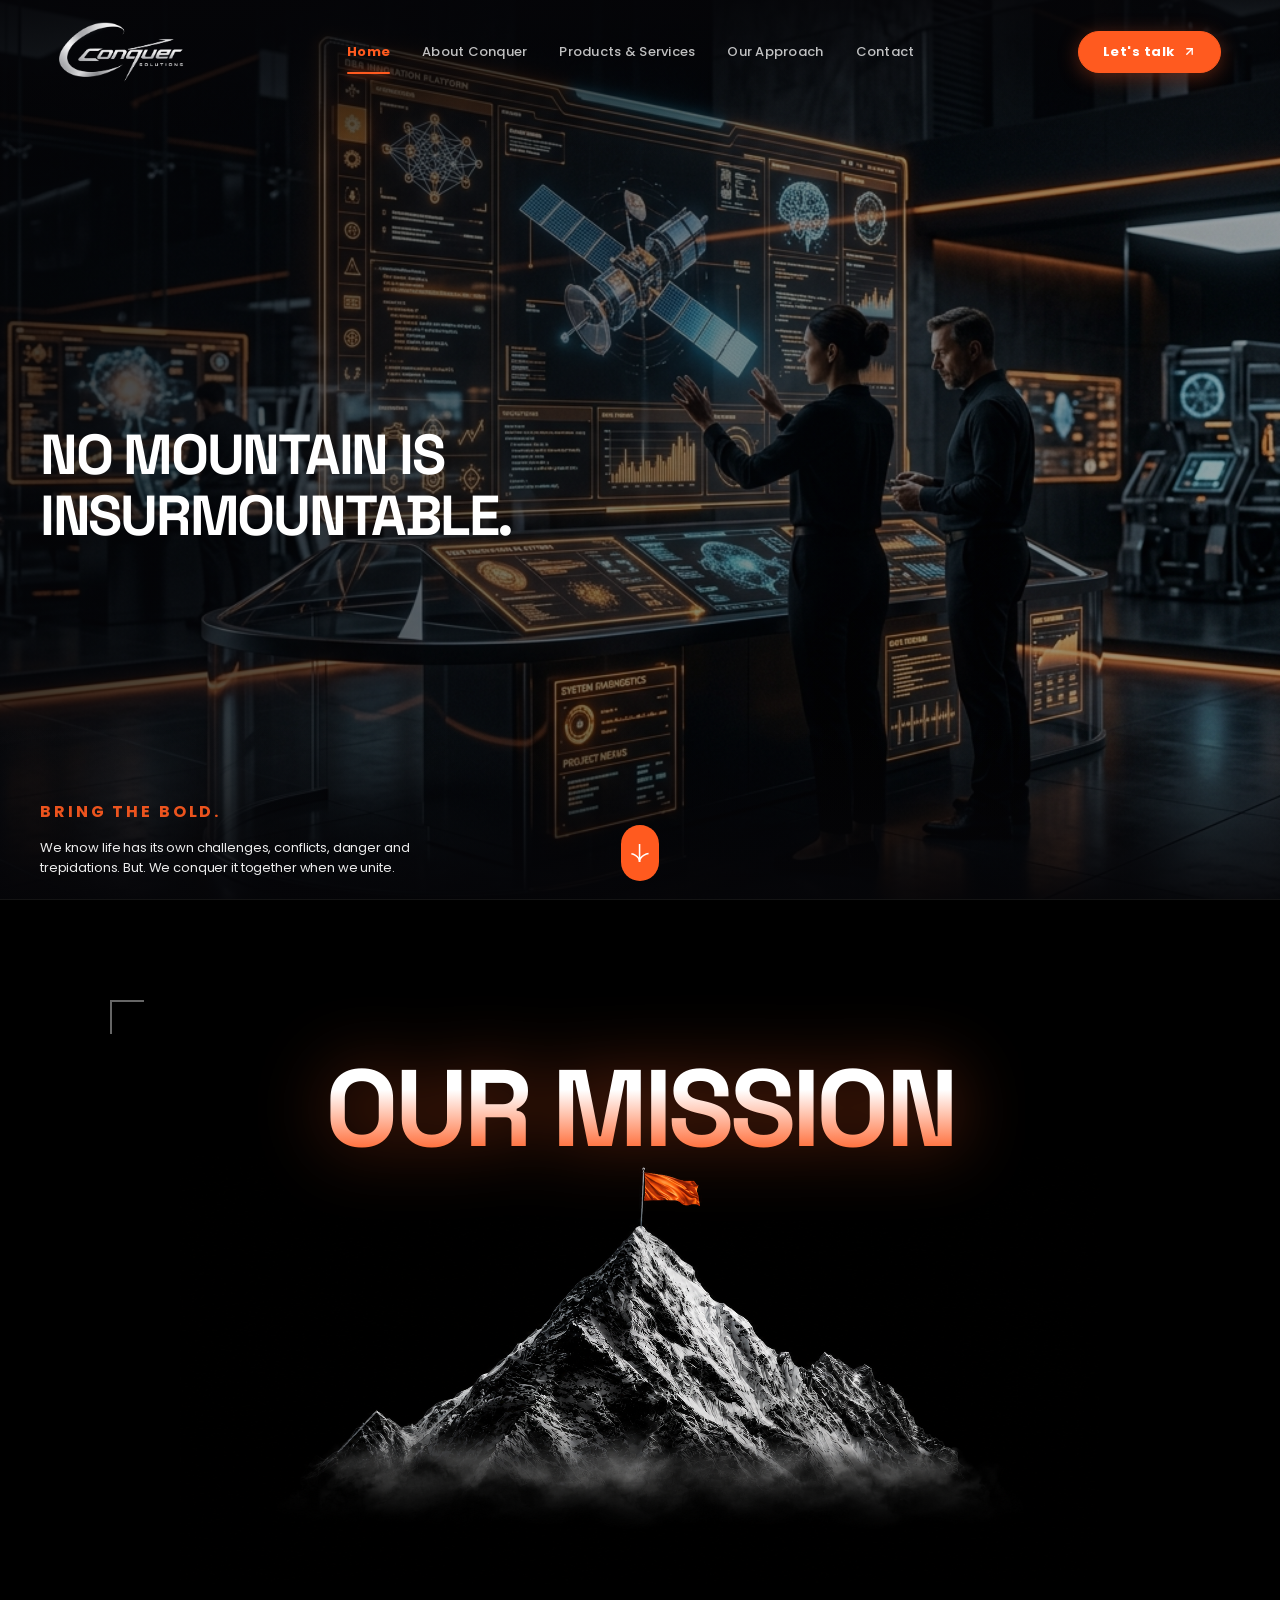
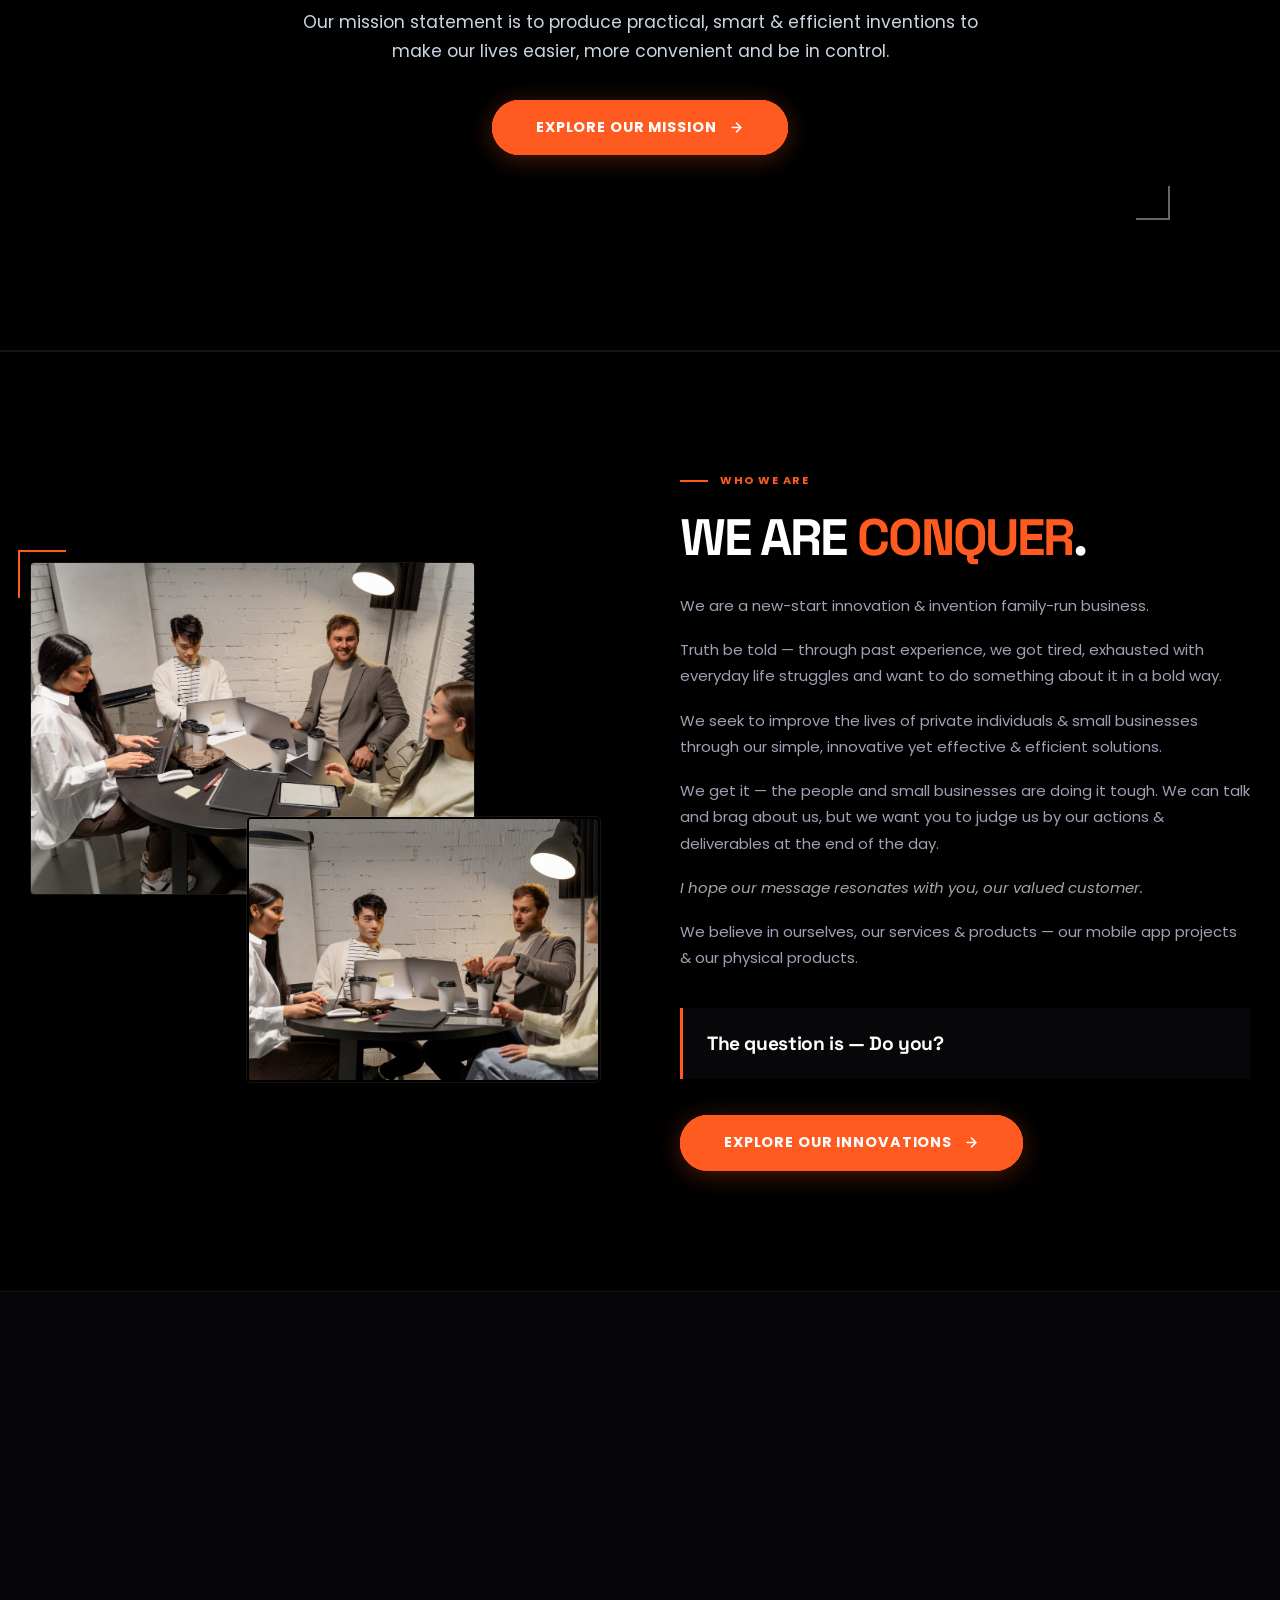
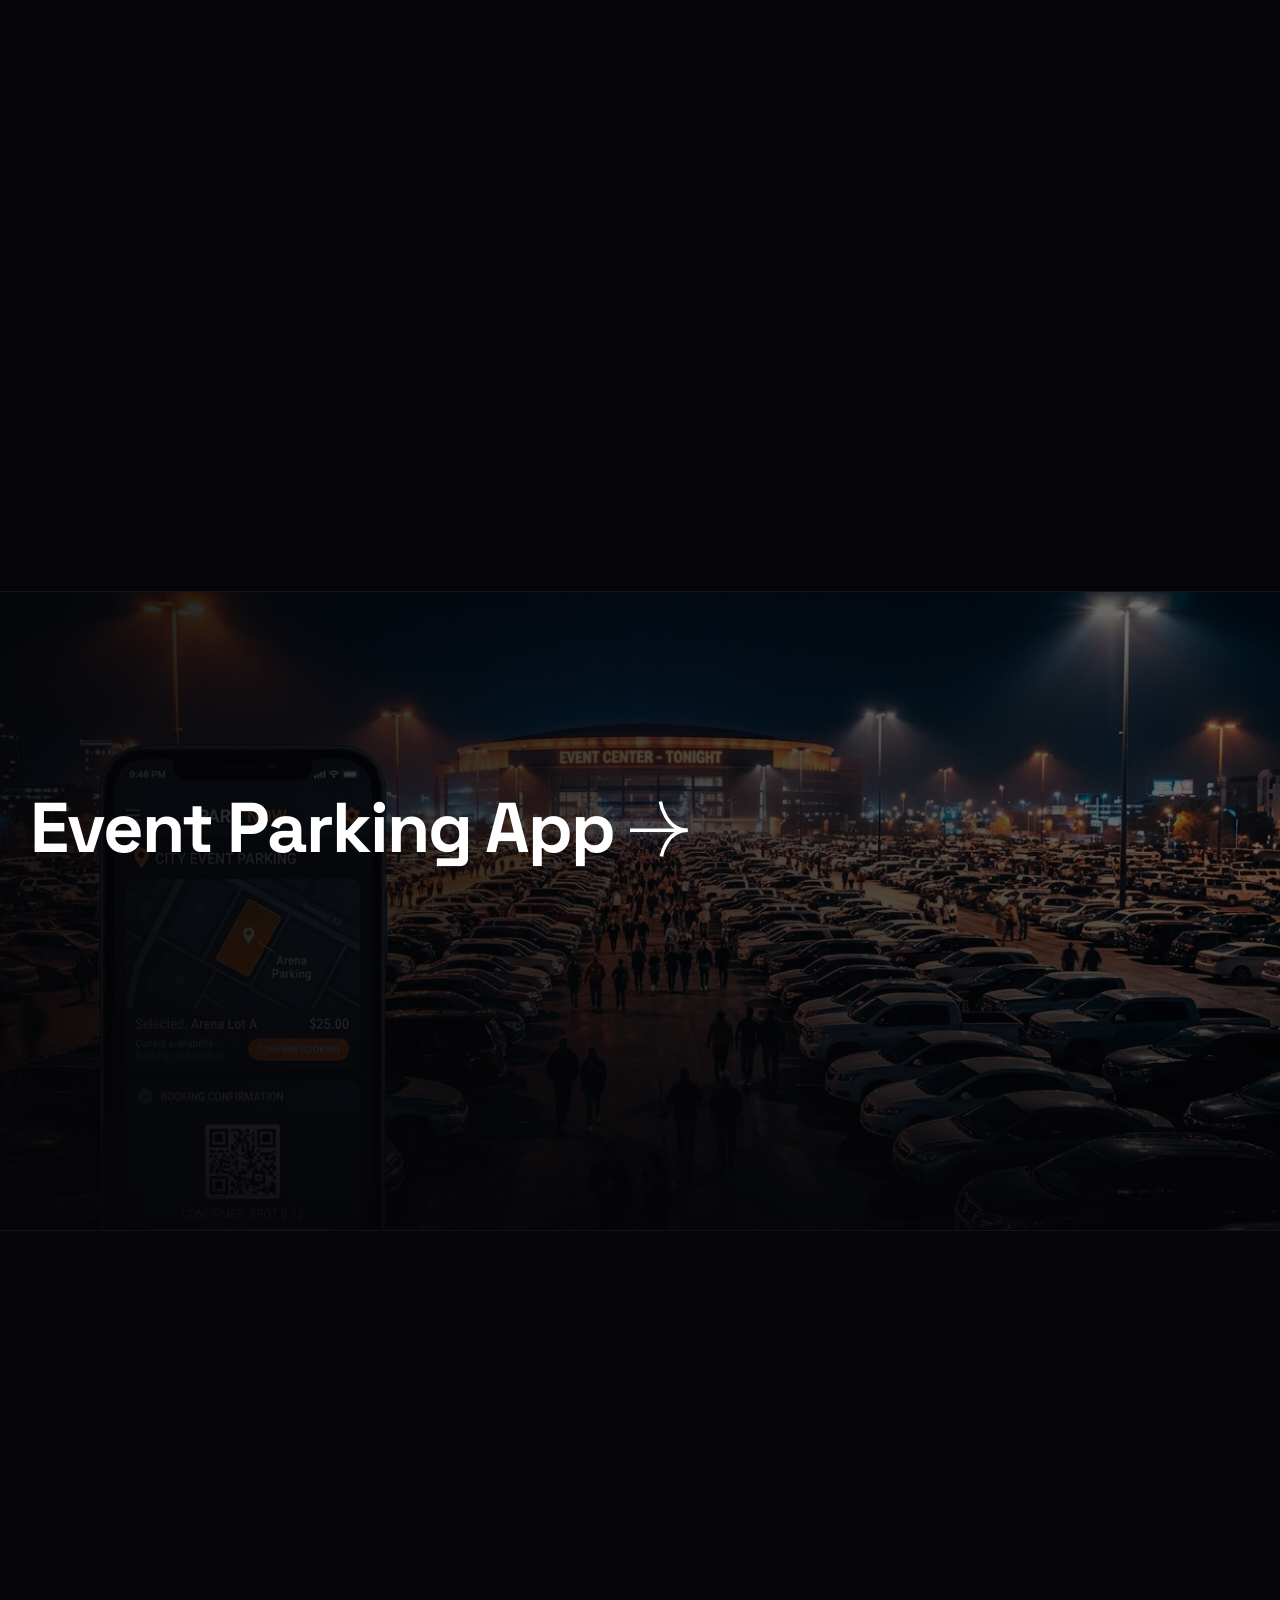
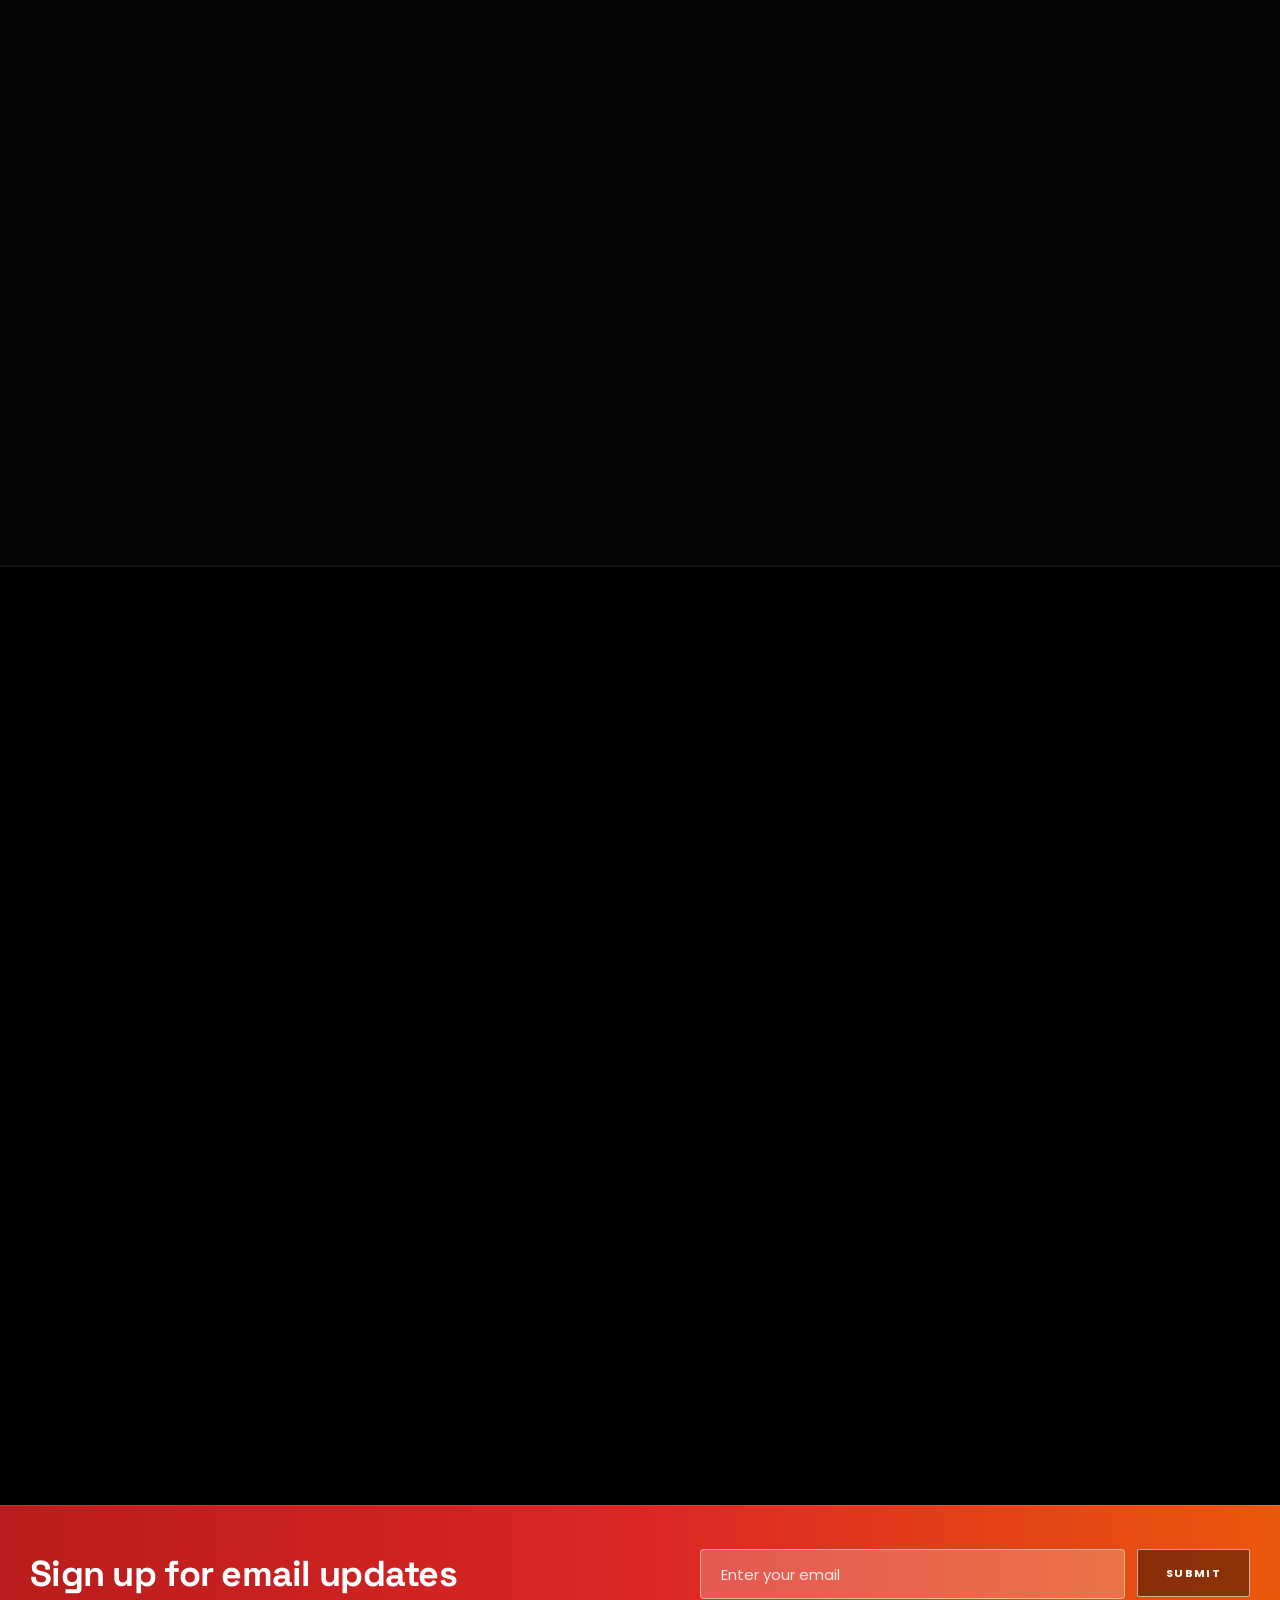
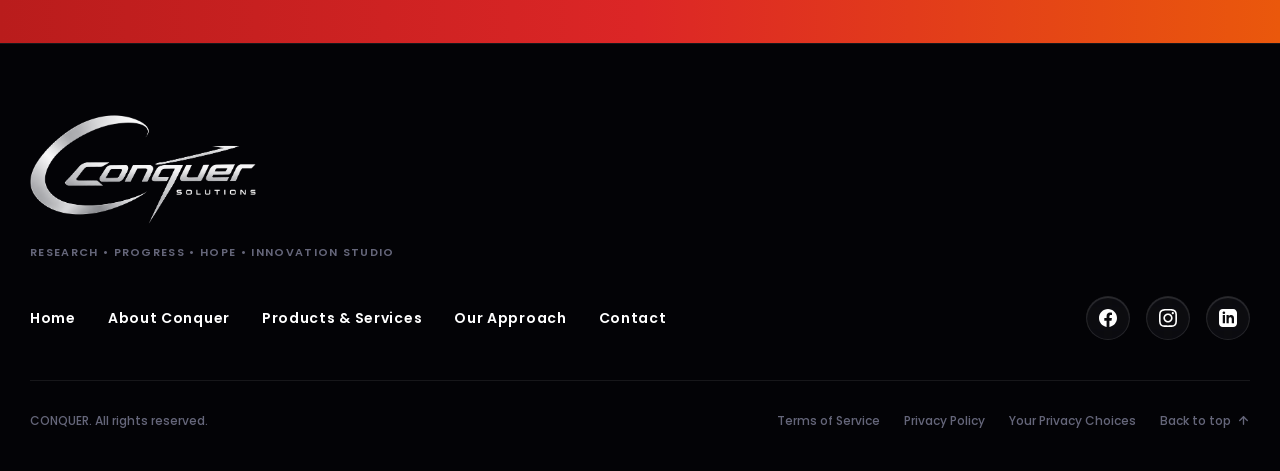
==== commit c603b3d6: "feat(animations): enable smooth scroll reveal animations across all subpages (index, about, approach" ====
--- a/index.html
+++ b/index.html
@@ -187,9 +187,8 @@
       <div class="module-body">
         <div class="container top" style="max-width: 1160px;">
           <div class="report-box-frame mission-box-frame">
-
             <!-- Mountain Stage with 3D Overlapping "OUR MISSION" Heading -->
-            <div class="mission-mountain-stage">
+            <div class="mission-mountain-stage reveal reveal-scale">
               <h2 class="mission-giant-title">OUR MISSION</h2>
               <div class="mission-mountain-wrap">
                 <img src="images/mountain.png" alt="Our Mission Peak" class="mission-mountain-img" loading="lazy">
@@ -197,12 +196,12 @@
             </div>
 
             <!-- Description Paragraph -->
-            <p class="mission-paragraph">
+            <p class="mission-paragraph reveal reveal-delay-1">
               Our mission statement is to produce practical, smart &amp; efficient inventions to make our lives easier, more convenient and be in control.
             </p>
 
             <!-- Explore Our Mission Button -->
-            <div class="mission-action-wrap">
+            <div class="mission-action-wrap reveal reveal-delay-2">
               <a href="about.html" class="blob-btn">
                 <span>EXPLORE OUR MISSION</span>
                 <span class="btn-arrow-icon">
@@ -231,18 +230,18 @@
 
     <!-- =========================================================
          04. WHO WE ARE — SPLIT IMAGE + TEXT (REFERENCE MATCH)
-    ========================================================= -->
+     ========================================================= -->
     <section class="about-split-section" id="about">
       <div class="about-split-inner">
 
         <!-- LEFT: Stacked overlapping images -->
-        <div class="about-image-block">
+        <div class="about-image-block reveal-left">
           <img src="images/Aboutus-01.jpg" alt="CONQUER team at work" class="about-img-main">
           <img src="images/Aboutus-02.jpg" alt="CONQUER innovation" class="about-img-secondary">
         </div>
 
         <!-- RIGHT: Content -->
-        <div class="about-content-block">
+        <div class="about-content-block reveal-right">
           <span class="about-eyebrow">WHO WE ARE</span>
 
           <h2 class="about-headline">We Are <span>CONQUER</span>.</h2>
@@ -311,7 +310,7 @@
     <section class="section questions-section">
       <div class="container">
 
-        <div style="max-width: 900px;">
+        <div style="max-width: 900px;" class="reveal">
           <span class="eyebrow-line">THE QUESTION</span>
           <h2 style="font-size: clamp(40px, 5.5vw, 80px); margin-top: 10px; margin-bottom: 20px;">
             WHAT IF THINGS COULD WORK BETTER?
@@ -323,7 +322,7 @@
         </div>
 
         <div class="questions-grid">
-          <div class="question-card">
+          <div class="question-card reveal reveal-scale">
             <div class="question-card-title">WHY?</div>
             <div style="font-size: 14px; color: var(--text-muted);">Questioning status quo & everyday friction points.
             </div>
@@ -335,7 +334,7 @@
             </div>
           </div>
 
-          <div class="question-card">
+          <div class="question-card reveal reveal-scale reveal-delay-1">
             <div class="question-card-title">WHAT IF?</div>
             <div style="font-size: 14px; color: var(--text-muted);">Reimagining seamless user experiences & options.
             </div>
@@ -347,7 +346,7 @@
             </div>
           </div>
 
-          <div class="question-card">
+          <div class="question-card reveal reveal-scale reveal-delay-2">
             <div class="question-card-title">HOW?</div>
             <div style="font-size: 14px; color: var(--text-muted);">Prototyping & engineering practical technology.
             </div>
@@ -359,7 +358,7 @@
             </div>
           </div>
 
-          <div class="question-card">
+          <div class="question-card reveal reveal-scale reveal-delay-3">
             <div class="question-card-title">WHAT'S NEXT?</div>
             <div style="font-size: 14px; color: var(--text-muted);">Continuous R&D and scaling high-impact concepts.
             </div>
@@ -399,12 +398,12 @@
       <div class="innov-content">
         <div class="container">
 
-          <div class="innov-label"
+          <div class="innov-label reveal"
             style="font-family: var(--font-display); font-size: 13px; font-weight: 700; letter-spacing: 0.14em; color: rgba(255,255,255,0.55); text-transform: uppercase; margin-bottom: 44px;">
             Our Products &amp; Services</div>
 
           <!-- Item 1: Event Parking App -->
-          <a href="products.html" class="innov-item active" onmouseenter="switchInnovBg(1, this)"
+          <a href="products.html" class="innov-item active reveal reveal-delay-1" onmouseenter="switchInnovBg(1, this)"
             onmouseleave="resetInnovBg()">
             <div class="innov-item-title">Event Parking App</div>
             <div class="innov-arrow">
@@ -418,7 +417,7 @@
           </a>
 
           <!-- Item 2: Payment Reminder -->
-          <a href="products.html" class="innov-item" onmouseenter="switchInnovBg(2, this)" onmouseleave="resetInnovBg()">
+          <a href="products.html" class="innov-item reveal reveal-delay-2" onmouseenter="switchInnovBg(2, this)" onmouseleave="resetInnovBg()">
             <div class="innov-item-title">Payment Reminder</div>
             <div class="innov-arrow">
               <svg viewBox="0 0 41 41" fill="none" xmlns="http://www.w3.org/2000/svg">
@@ -431,7 +430,7 @@
           </a>
 
           <!-- Item 3: Cloudy App -->
-          <a href="products.html" class="innov-item" onmouseenter="switchInnovBg(3, this)" onmouseleave="resetInnovBg()">
+          <a href="products.html" class="innov-item reveal reveal-delay-3" onmouseenter="switchInnovBg(3, this)" onmouseleave="resetInnovBg()">
             <div class="innov-item-title">Cloudy App</div>
             <div class="innov-arrow">
               <svg viewBox="0 0 41 41" fill="none" xmlns="http://www.w3.org/2000/svg">
@@ -444,7 +443,7 @@
           </a>
 
           <!-- Item 4: More on the Way -->
-          <a href="products.html" class="innov-item" onmouseenter="switchInnovBg(4, this)" onmouseleave="resetInnovBg()">
+          <a href="products.html" class="innov-item reveal reveal-delay-4" onmouseenter="switchInnovBg(4, this)" onmouseleave="resetInnovBg()">
             <div class="innov-item-title">More on the Way</div>
             <div class="innov-arrow">
               <svg viewBox="0 0 41 41" fill="none" xmlns="http://www.w3.org/2000/svg">
@@ -473,7 +472,7 @@
           class="approach-grid">
 
           <!-- Left: headline -->
-          <div>
+          <div class="reveal-left">
             <span class="eyebrow-line">OUR APPROACH</span>
             <h2 style="font-size: clamp(38px, 4.5vw, 68px); margin-top: 16px; line-height: 1.05;">
               Innovation,<br>Research &amp;<br>Development.</h2>
@@ -482,7 +481,7 @@
           <!-- Right: steps in frosted glass cards -->
           <div style="display: flex; flex-direction: column; gap: 20px; padding-top: 6px;">
 
-            <div class="approach-step-card">
+            <div class="approach-step-card reveal-right">
               <div style="display: inline-flex; align-items: center; gap: 8px; margin-bottom: 10px;">
                 <div style="width: 8px; height: 8px; background: var(--orange-brand); border-radius: 50%;"></div>
                 <p
@@ -493,7 +492,7 @@
                 &amp; Development because we know how important it is for someone to do the trialing and error.</p>
             </div>
 
-            <div class="approach-step-card">
+            <div class="approach-step-card reveal-right reveal-delay-1">
               <div style="display: inline-flex; align-items: center; gap: 8px; margin-bottom: 10px;">
                 <div style="width: 8px; height: 8px; background: var(--orange-brand); border-radius: 50%;"></div>
                 <p
@@ -504,7 +503,7 @@
                 test, subject to scrutiny and pass a strict viability and verification process.</p>
             </div>
 
-            <div class="approach-step-card">
+            <div class="approach-step-card reveal-right reveal-delay-2">
               <div style="display: inline-flex; align-items: center; gap: 8px; margin-bottom: 10px;">
                 <div style="width: 8px; height: 8px; background: var(--orange-brand); border-radius: 50%;"></div>
                 <p
@@ -517,7 +516,7 @@
                 step at a time.</p>
             </div>
 
-            <div class="approach-step-card">
+            <div class="approach-step-card reveal-right reveal-delay-3">
               <div style="display: inline-flex; align-items: center; gap: 8px; margin-bottom: 10px;">
                 <div style="width: 8px; height: 8px; background: var(--orange-brand); border-radius: 50%;"></div>
                 <p
@@ -543,14 +542,14 @@
     <section class="partners-section" id="partnerships">
       <div class="container">
 
-        <span class="partners-eyebrow">OUR PARTNERS</span>
-        <h2 class="partners-headline">We Don't Build<br>Alone.</h2>
+        <span class="partners-eyebrow reveal">OUR PARTNERS</span>
+        <h2 class="partners-headline reveal reveal-delay-1">We Don't Build<br>Alone.</h2>
 
         <!-- 3 category cards -->
         <div class="partners-categories">
 
           <!-- Banking -->
-          <div class="partner-cat">
+          <div class="partner-cat reveal reveal-scale">
             <span class="partner-cat-num">01 — BANKING</span>
             <div class="partner-cat-title">Banking</div>
             <p class="partner-cat-desc">
@@ -567,7 +566,7 @@
           </div>
 
           <!-- Technical -->
-          <div class="partner-cat">
+          <div class="partner-cat reveal reveal-scale reveal-delay-1">
             <span class="partner-cat-num">02 — TECHNICAL</span>
             <div class="partner-cat-title">Technical</div>
             <p class="partner-cat-desc">
@@ -584,7 +583,7 @@
           </div>
 
           <!-- Legal -->
-          <div class="partner-cat">
+          <div class="partner-cat reveal reveal-scale reveal-delay-2">
             <span class="partner-cat-num">03 — LEGAL</span>
             <div class="partner-cat-title">Legal</div>
             <p class="partner-cat-desc">
@@ -603,7 +602,7 @@
         </div>
 
         <!-- Partner CTA strip -->
-        <div class="partners-cta-strip">
+        <div class="partners-cta-strip reveal">
           <p class="partners-cta-text">
             Email us at <a href="mailto:info@conquerstudio.com">info@conquerstudio.com</a> if you want to hear more
             about us or share a common goal by becoming a CONQUER partner.
--- a/css/style.css
+++ b/css/style.css
@@ -4172,4 +4172,111 @@
       .conquer-cursor-follower {
         display: none !important;
       }
+    }
+
+    /* =========================================================
+       GLOBAL SCROLL REVEAL & PROGRESS ANIMATIONS
+       (INSPIRED BY CONQUER REFERENCE SITE)
+    ========================================================= */
+    .scroll-progress-bar {
+      position: fixed;
+      top: 0;
+      left: 0;
+      width: 0%;
+      height: 3px;
+      background: linear-gradient(90deg, #ff5a1f 0%, #ff7036 50%, #ff8c42 100%);
+      box-shadow: 0 0 10px rgba(255, 90, 31, 0.7);
+      z-index: 9999999;
+      pointer-events: none;
+      transition: width 0.08s linear;
+    }
+
+    /* Standard Vertical Reveal */
+    .reveal {
+      opacity: 0;
+      transform: translateY(38px);
+      transition: opacity 0.85s cubic-bezier(0.16, 1, 0.3, 1), transform 0.85s cubic-bezier(0.16, 1, 0.3, 1);
+      will-change: opacity, transform;
+    }
+
+    .reveal.is-visible {
+      opacity: 1;
+      transform: translateY(0);
+    }
+
+    /* Left-Slide Reveal */
+    .reveal-left {
+      opacity: 0;
+      transform: translateX(-40px);
+      transition: opacity 0.85s cubic-bezier(0.16, 1, 0.3, 1), transform 0.85s cubic-bezier(0.16, 1, 0.3, 1);
+      will-change: opacity, transform;
+    }
+
+    .reveal-left.is-visible {
+      opacity: 1;
+      transform: translateX(0);
+    }
+
+    /* Right-Slide Reveal */
+    .reveal-right {
+      opacity: 0;
+      transform: translateX(40px);
+      transition: opacity 0.85s cubic-bezier(0.16, 1, 0.3, 1), transform 0.85s cubic-bezier(0.16, 1, 0.3, 1);
+      will-change: opacity, transform;
+    }
+
+    .reveal-right.is-visible {
+      opacity: 1;
+      transform: translateX(0);
+    }
+
+    /* Scale & Lift Reveal (Ideal for Cards & Frames) */
+    .reveal-scale {
+      opacity: 0;
+      transform: scale(0.94) translateY(32px);
+      transition: opacity 0.9s cubic-bezier(0.16, 1, 0.3, 1), transform 0.9s cubic-bezier(0.16, 1, 0.3, 1);
+      will-change: opacity, transform;
+    }
+
+    .reveal-scale.is-visible {
+      opacity: 1;
+      transform: scale(1) translateY(0);
+    }
+
+    /* Staggered Delay Tokens */
+    .reveal-delay-1 {
+      transition-delay: 0.12s;
+    }
+
+    .reveal-delay-2 {
+      transition-delay: 0.22s;
+    }
+
+    .reveal-delay-3 {
+      transition-delay: 0.32s;
+    }
+
+    .reveal-delay-4 {
+      transition-delay: 0.44s;
+    }
+
+    /* Parallax Image Shift */
+    .parallax-image {
+      will-change: transform;
+      transition: transform 0.12s cubic-bezier(0, 0, 0.2, 1);
+    }
+
+    /* Accessibility Fallback for Reduced Motion */
+    @media (prefers-reduced-motion: reduce) {
+      .reveal,
+      .reveal-left,
+      .reveal-right,
+      .reveal-scale {
+        opacity: 1 !important;
+        transform: none !important;
+        transition: none !important;
+      }
+      .scroll-progress-bar {
+        display: none !important;
+      }
     }
